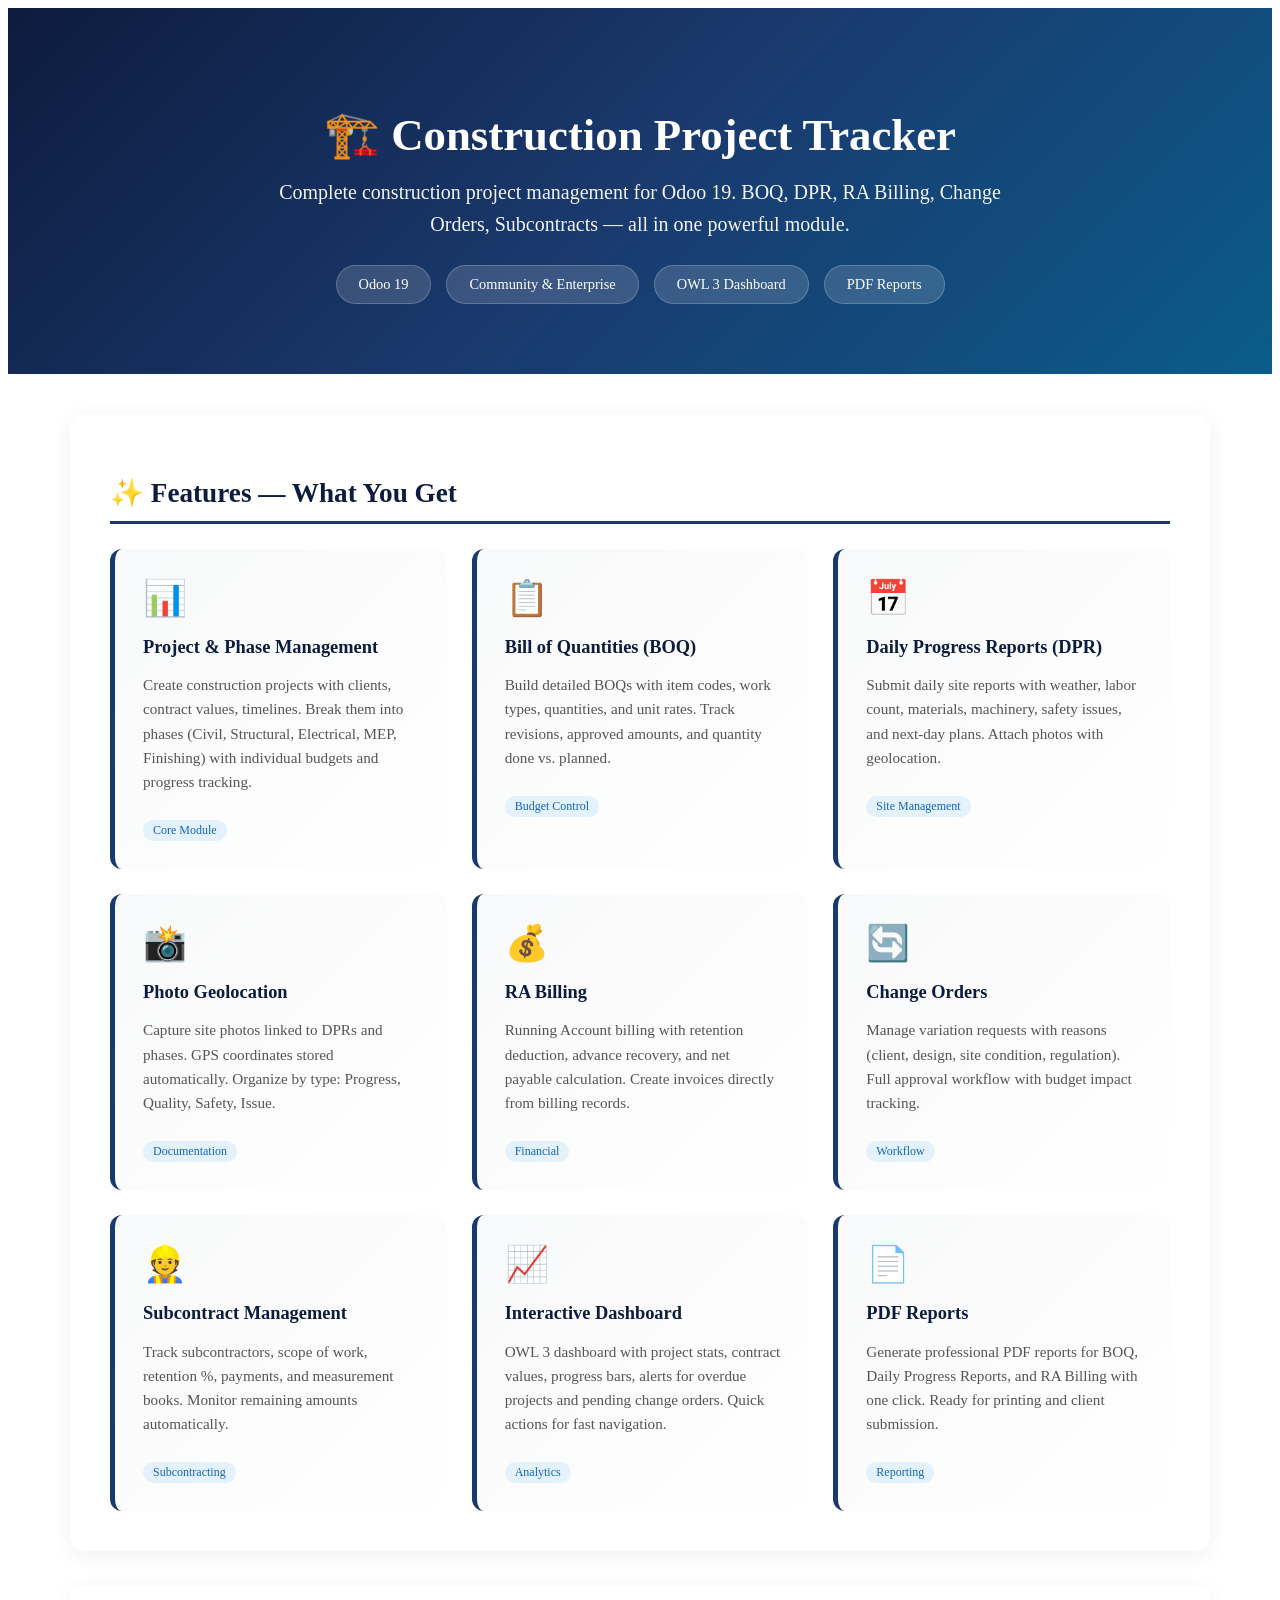
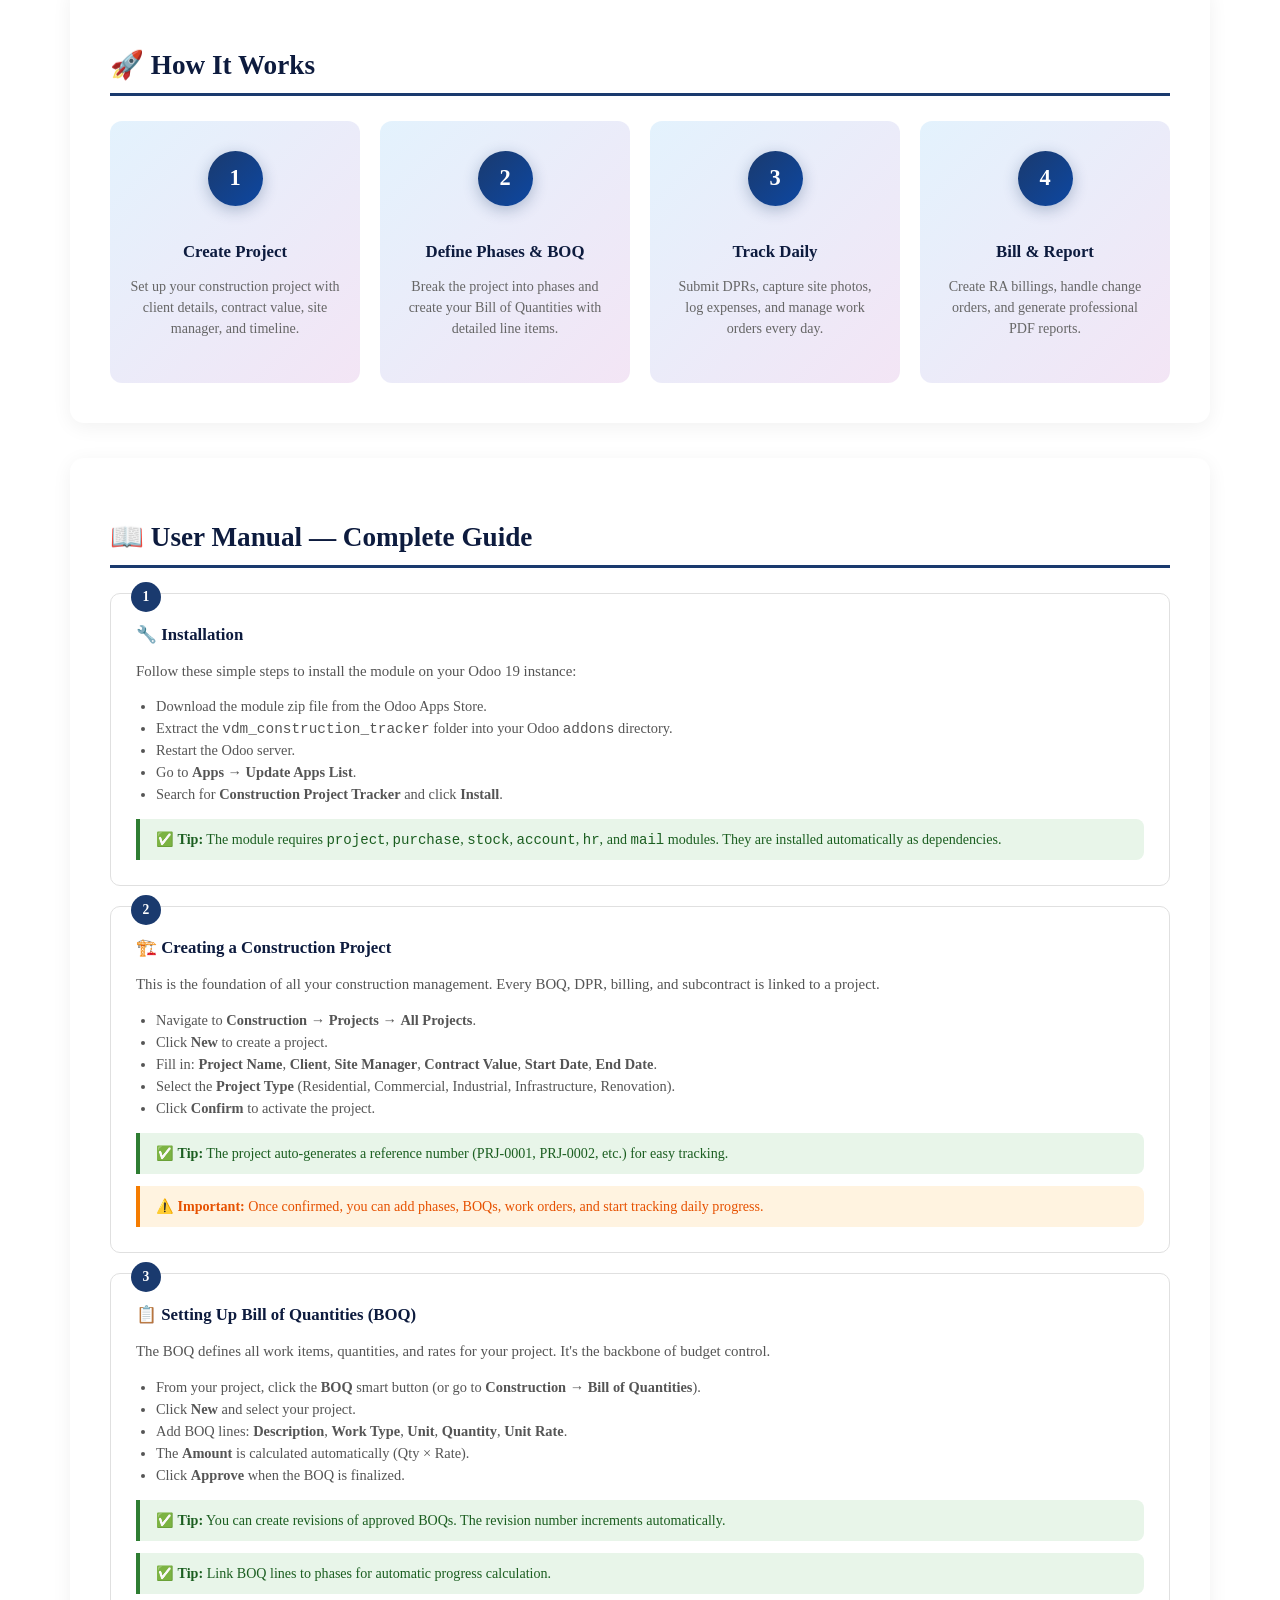
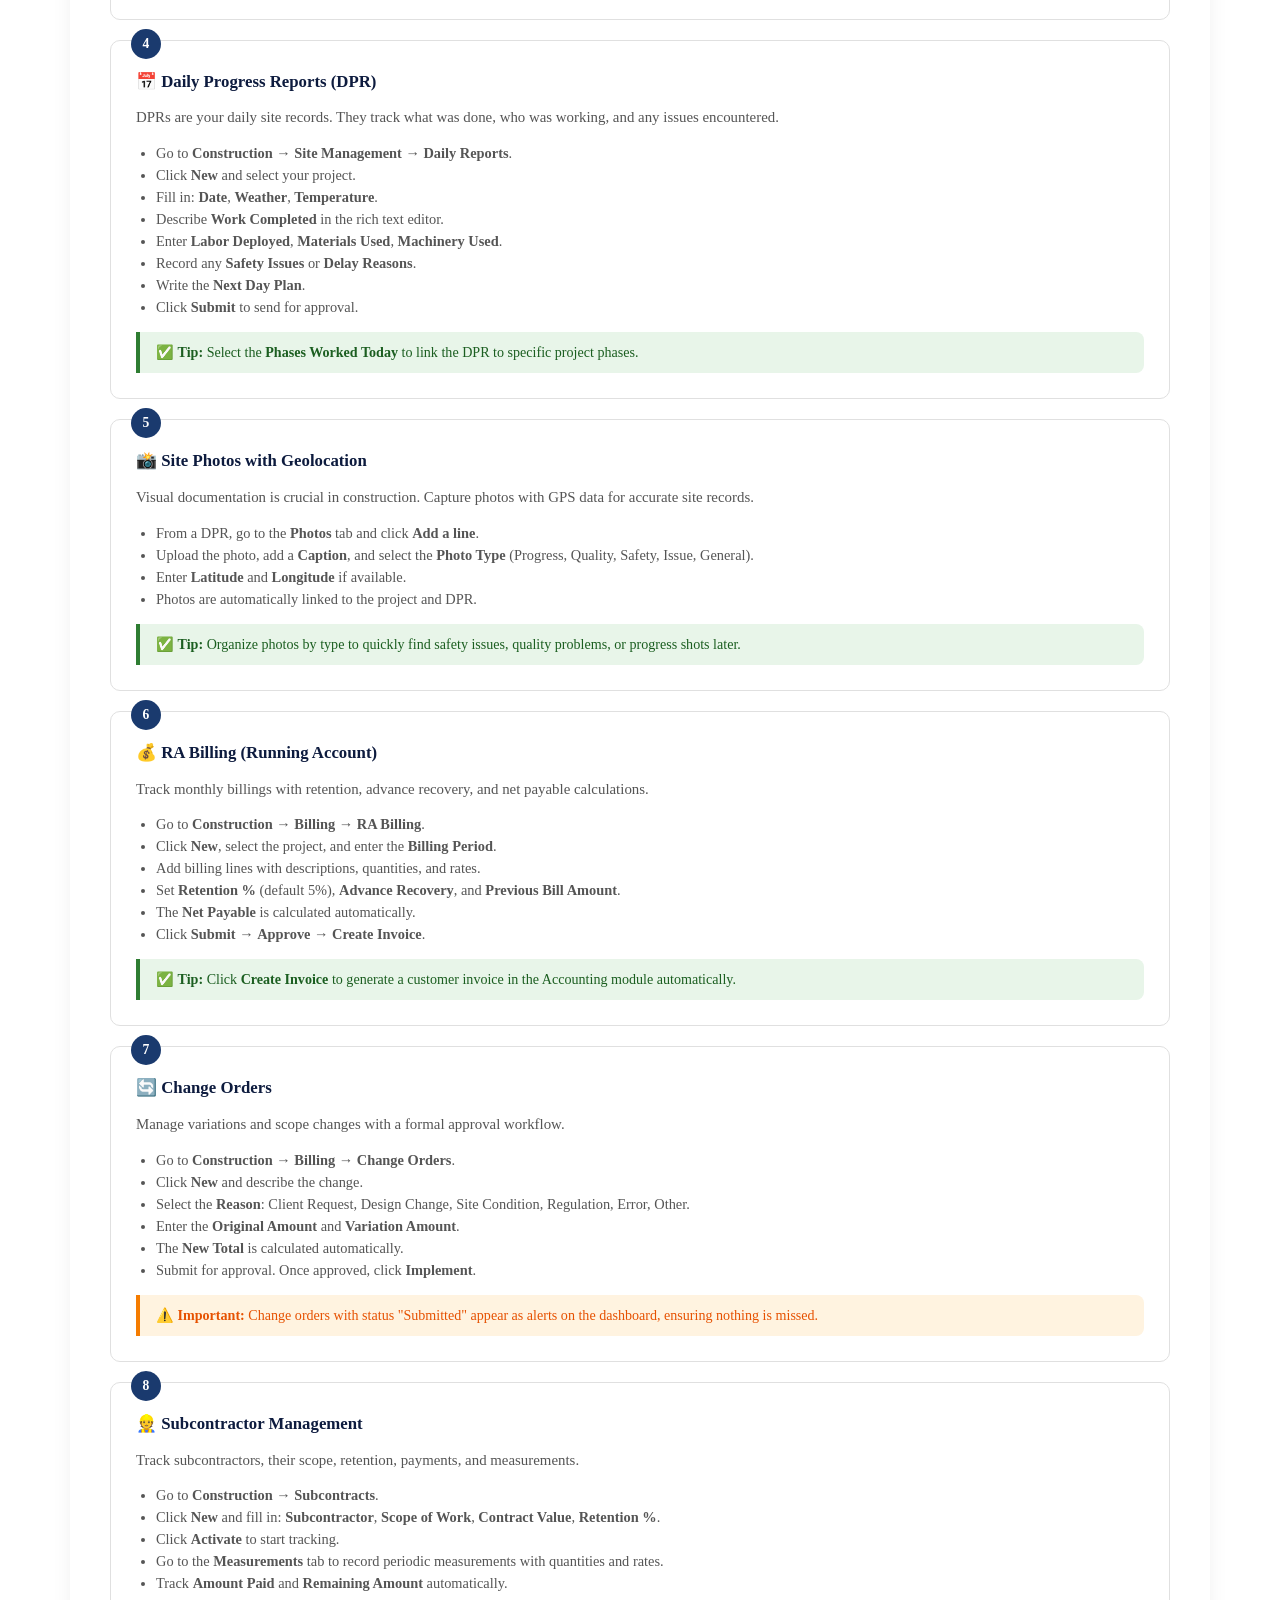
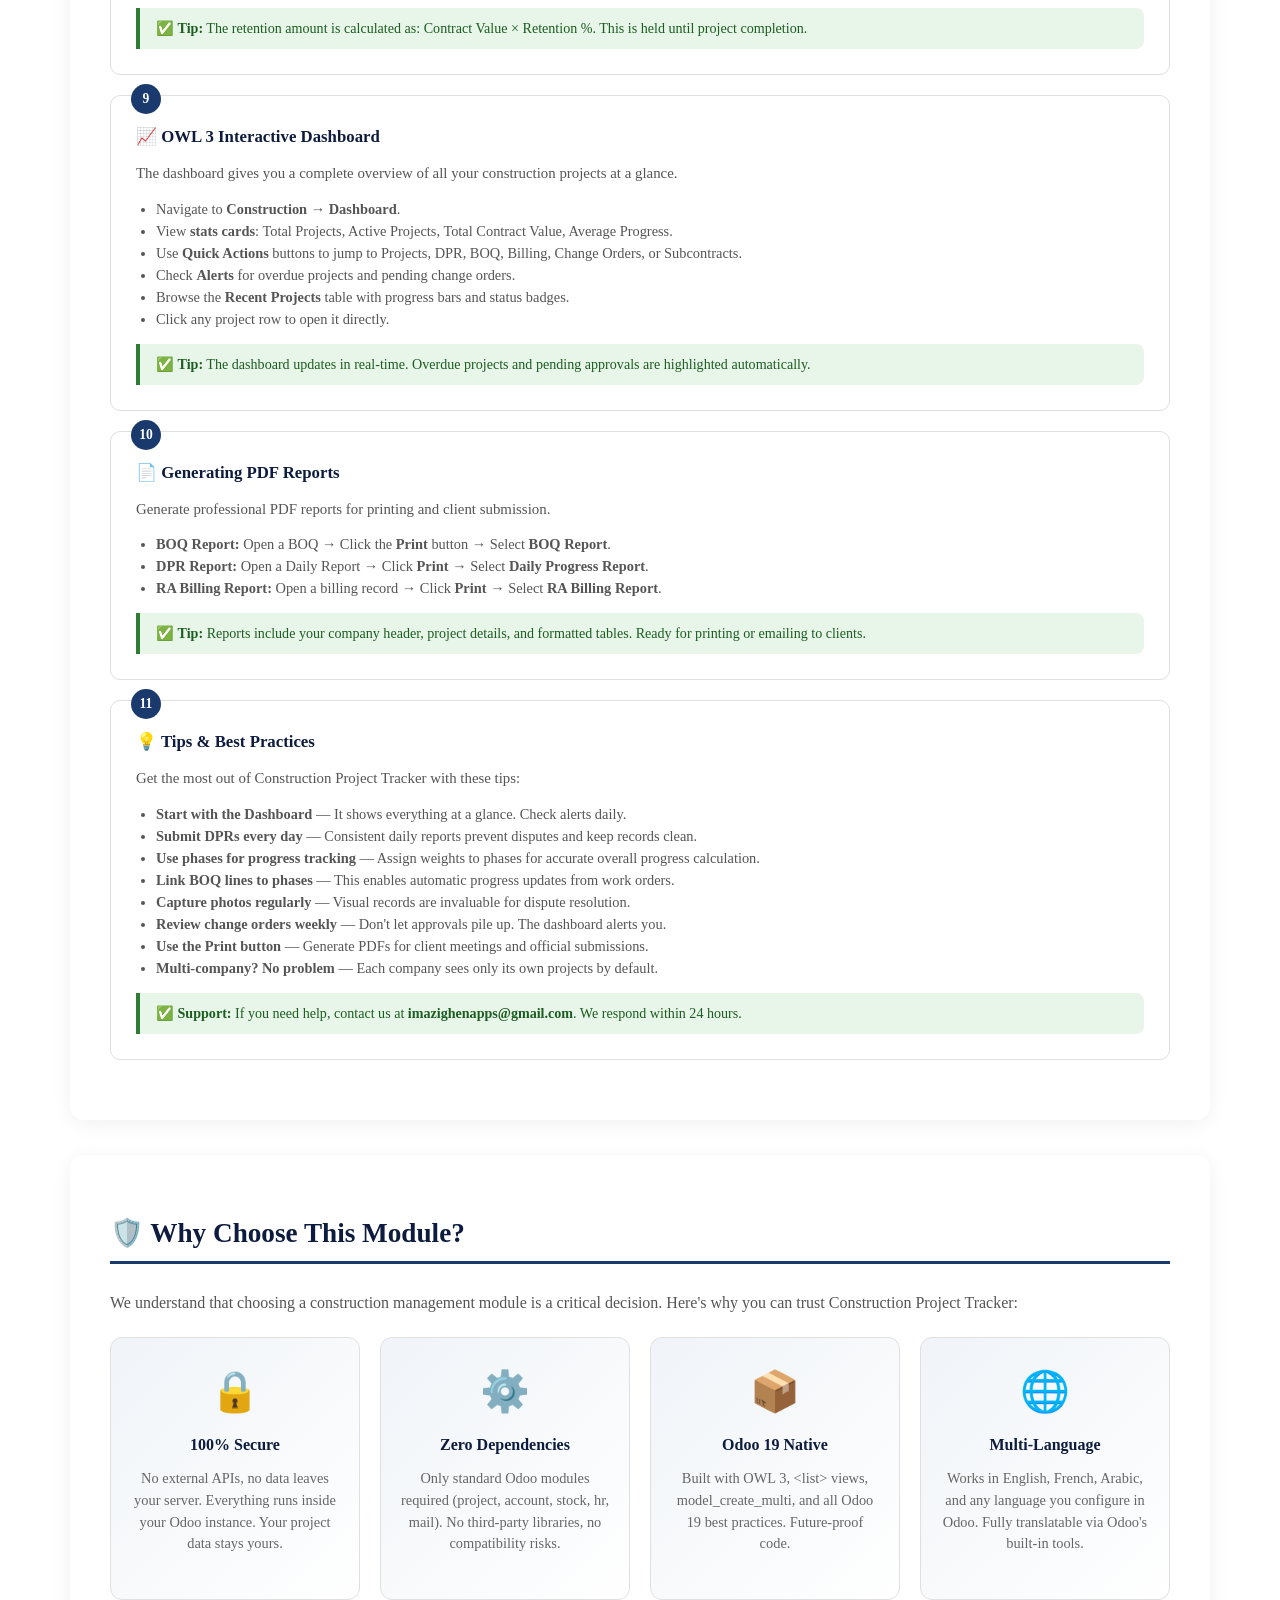
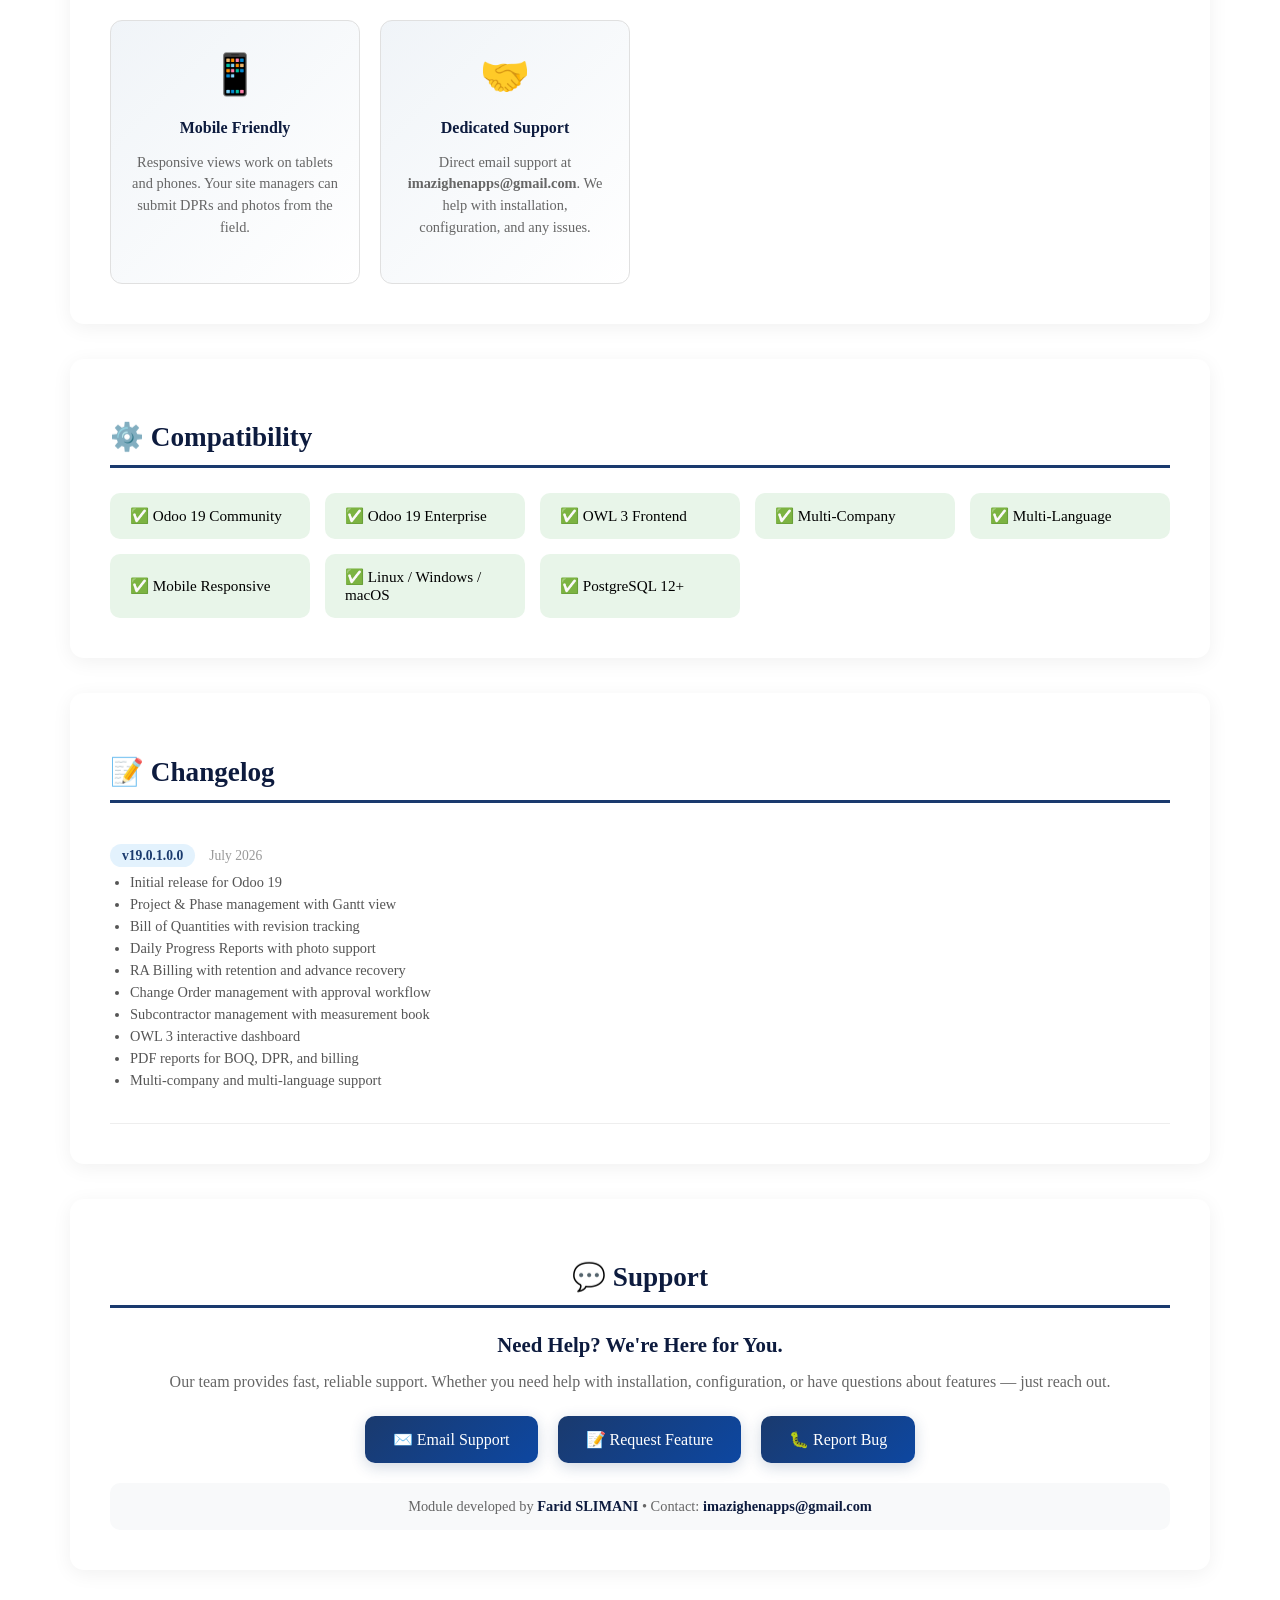
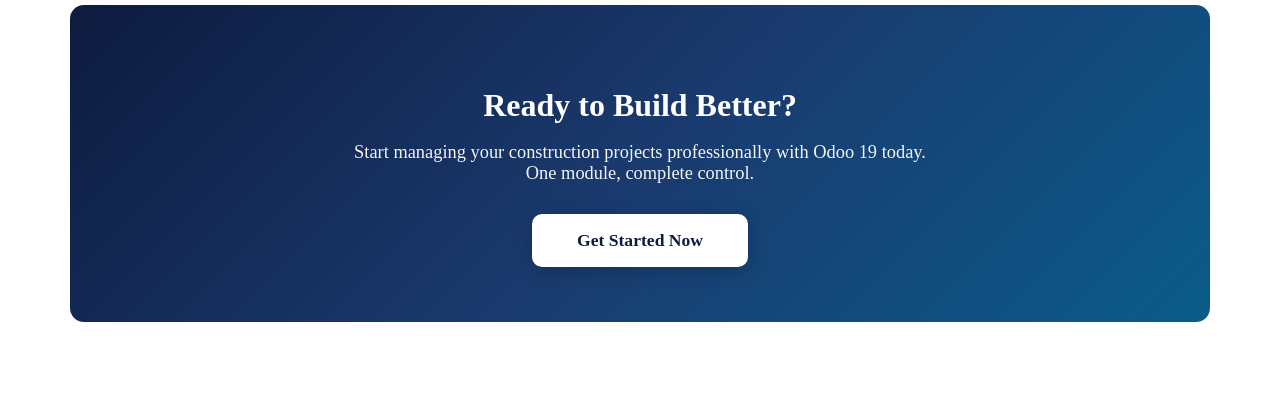
==== vdm_construction_tracker/static/description/index.html @ 3e697fe8 "Add files via upload" ====
<!DOCTYPE html>
<head>
    <meta charset="UTF-8"/>
    <meta name="viewport" content="width=device-width, initial-scale=1.0"/>
    <title>Construction Project Tracker - Odoo 19 Module</title>
</head>

<div style="background:linear-gradient(135deg,#0d1b3e 0%,#1a3a6e 50%,#0a5c8a 100%);color:#fff;padding:70px 40px;text-align:center">
    <h1 style="font-size:2.8rem;margin-bottom:15px;font-weight:800">&#x1F3D7;&#xFE0F; Construction Project Tracker</h1>
    <p style="font-size:1.25rem;opacity:0.95;max-width:750px;margin:0 auto;line-height:1.6">Complete construction project management for Odoo 19. BOQ, DPR, RA Billing, Change Orders, Subcontracts &mdash; all in one powerful module.</p>
    <div style="display:flex;justify-content:center;gap:15px;margin-top:25px;flex-wrap:wrap">
        <span style="background:rgba(255,255,255,0.15);padding:10px 22px;border-radius:25px;font-size:0.9rem;border:1px solid rgba(255,255,255,0.2)">Odoo 19</span>
        <span style="background:rgba(255,255,255,0.15);padding:10px 22px;border-radius:25px;font-size:0.9rem;border:1px solid rgba(255,255,255,0.2)">Community &amp; Enterprise</span>
        <span style="background:rgba(255,255,255,0.15);padding:10px 22px;border-radius:25px;font-size:0.9rem;border:1px solid rgba(255,255,255,0.2)">OWL 3 Dashboard</span>
        <span style="background:rgba(255,255,255,0.15);padding:10px 22px;border-radius:25px;font-size:0.9rem;border:1px solid rgba(255,255,255,0.2)">PDF Reports</span>
    </div>
</div>

<div style="max-width:1140px;margin:0 auto;padding:40px 20px">

<!-- FEATURES -->
<div style="background:#fff;border-radius:14px;padding:40px;margin-bottom:35px;box-shadow:0 4px 20px rgba(0,0,0,0.06)">
    <h2 style="color:#0d1b3e;margin-bottom:25px;font-size:1.7rem;border-bottom:3px solid #1a3a6e;padding-bottom:12px">&#x2728; Features &mdash; What You Get</h2>
    <div style="display:grid;grid-template-columns:repeat(auto-fit,minmax(300px,1fr));gap:25px">
        <div style="background:linear-gradient(135deg,#f8f9fa,#fff);border-radius:12px;padding:28px;border-left:5px solid #1a3a6e">
            <span style="font-size:2.2rem;display:block;margin-bottom:14px">&#x1F4CA;</span>
            <h3 style="color:#0d1b3e;margin-bottom:10px;font-size:1.15rem">Project &amp; Phase Management</h3>
            <p style="color:#555;font-size:0.95rem;line-height:1.6">Create construction projects with clients, contract values, timelines. Break them into phases (Civil, Structural, Electrical, MEP, Finishing) with individual budgets and progress tracking.</p>
            <span style="display:inline-block;background:#e3f2fd;color:#1565c0;padding:3px 10px;border-radius:12px;font-size:0.75rem;margin-top:10px">Core Module</span>
        </div>
        <div style="background:linear-gradient(135deg,#f8f9fa,#fff);border-radius:12px;padding:28px;border-left:5px solid #1a3a6e">
            <span style="font-size:2.2rem;display:block;margin-bottom:14px">&#x1F4CB;</span>
            <h3 style="color:#0d1b3e;margin-bottom:10px;font-size:1.15rem">Bill of Quantities (BOQ)</h3>
            <p style="color:#555;font-size:0.95rem;line-height:1.6">Build detailed BOQs with item codes, work types, quantities, and unit rates. Track revisions, approved amounts, and quantity done vs. planned.</p>
            <span style="display:inline-block;background:#e3f2fd;color:#1565c0;padding:3px 10px;border-radius:12px;font-size:0.75rem;margin-top:10px">Budget Control</span>
        </div>
        <div style="background:linear-gradient(135deg,#f8f9fa,#fff);border-radius:12px;padding:28px;border-left:5px solid #1a3a6e">
            <span style="font-size:2.2rem;display:block;margin-bottom:14px">&#x1F4C5;</span>
            <h3 style="color:#0d1b3e;margin-bottom:10px;font-size:1.15rem">Daily Progress Reports (DPR)</h3>
            <p style="color:#555;font-size:0.95rem;line-height:1.6">Submit daily site reports with weather, labor count, materials, machinery, safety issues, and next-day plans. Attach photos with geolocation.</p>
            <span style="display:inline-block;background:#e3f2fd;color:#1565c0;padding:3px 10px;border-radius:12px;font-size:0.75rem;margin-top:10px">Site Management</span>
        </div>
        <div style="background:linear-gradient(135deg,#f8f9fa,#fff);border-radius:12px;padding:28px;border-left:5px solid #1a3a6e">
            <span style="font-size:2.2rem;display:block;margin-bottom:14px">&#x1F4F8;</span>
            <h3 style="color:#0d1b3e;margin-bottom:10px;font-size:1.15rem">Photo Geolocation</h3>
            <p style="color:#555;font-size:0.95rem;line-height:1.6">Capture site photos linked to DPRs and phases. GPS coordinates stored automatically. Organize by type: Progress, Quality, Safety, Issue.</p>
            <span style="display:inline-block;background:#e3f2fd;color:#1565c0;padding:3px 10px;border-radius:12px;font-size:0.75rem;margin-top:10px">Documentation</span>
        </div>
        <div style="background:linear-gradient(135deg,#f8f9fa,#fff);border-radius:12px;padding:28px;border-left:5px solid #1a3a6e">
            <span style="font-size:2.2rem;display:block;margin-bottom:14px">&#x1F4B0;</span>
            <h3 style="color:#0d1b3e;margin-bottom:10px;font-size:1.15rem">RA Billing</h3>
            <p style="color:#555;font-size:0.95rem;line-height:1.6">Running Account billing with retention deduction, advance recovery, and net payable calculation. Create invoices directly from billing records.</p>
            <span style="display:inline-block;background:#e3f2fd;color:#1565c0;padding:3px 10px;border-radius:12px;font-size:0.75rem;margin-top:10px">Financial</span>
        </div>
        <div style="background:linear-gradient(135deg,#f8f9fa,#fff);border-radius:12px;padding:28px;border-left:5px solid #1a3a6e">
            <span style="font-size:2.2rem;display:block;margin-bottom:14px">&#x1F504;</span>
            <h3 style="color:#0d1b3e;margin-bottom:10px;font-size:1.15rem">Change Orders</h3>
            <p style="color:#555;font-size:0.95rem;line-height:1.6">Manage variation requests with reasons (client, design, site condition, regulation). Full approval workflow with budget impact tracking.</p>
            <span style="display:inline-block;background:#e3f2fd;color:#1565c0;padding:3px 10px;border-radius:12px;font-size:0.75rem;margin-top:10px">Workflow</span>
        </div>
        <div style="background:linear-gradient(135deg,#f8f9fa,#fff);border-radius:12px;padding:28px;border-left:5px solid #1a3a6e">
            <span style="font-size:2.2rem;display:block;margin-bottom:14px">&#x1F477;</span>
            <h3 style="color:#0d1b3e;margin-bottom:10px;font-size:1.15rem">Subcontract Management</h3>
            <p style="color:#555;font-size:0.95rem;line-height:1.6">Track subcontractors, scope of work, retention %, payments, and measurement books. Monitor remaining amounts automatically.</p>
            <span style="display:inline-block;background:#e3f2fd;color:#1565c0;padding:3px 10px;border-radius:12px;font-size:0.75rem;margin-top:10px">Subcontracting</span>
        </div>
        <div style="background:linear-gradient(135deg,#f8f9fa,#fff);border-radius:12px;padding:28px;border-left:5px solid #1a3a6e">
            <span style="font-size:2.2rem;display:block;margin-bottom:14px">&#x1F4C8;</span>
            <h3 style="color:#0d1b3e;margin-bottom:10px;font-size:1.15rem">Interactive Dashboard</h3>
            <p style="color:#555;font-size:0.95rem;line-height:1.6">OWL 3 dashboard with project stats, contract values, progress bars, alerts for overdue projects and pending change orders. Quick actions for fast navigation.</p>
            <span style="display:inline-block;background:#e3f2fd;color:#1565c0;padding:3px 10px;border-radius:12px;font-size:0.75rem;margin-top:10px">Analytics</span>
        </div>
        <div style="background:linear-gradient(135deg,#f8f9fa,#fff);border-radius:12px;padding:28px;border-left:5px solid #1a3a6e">
            <span style="font-size:2.2rem;display:block;margin-bottom:14px">&#x1F4C4;</span>
            <h3 style="color:#0d1b3e;margin-bottom:10px;font-size:1.15rem">PDF Reports</h3>
            <p style="color:#555;font-size:0.95rem;line-height:1.6">Generate professional PDF reports for BOQ, Daily Progress Reports, and RA Billing with one click. Ready for printing and client submission.</p>
            <span style="display:inline-block;background:#e3f2fd;color:#1565c0;padding:3px 10px;border-radius:12px;font-size:0.75rem;margin-top:10px">Reporting</span>
        </div>
    </div>
</div>

<!-- HOW IT WORKS -->
<div style="background:#fff;border-radius:14px;padding:40px;margin-bottom:35px;box-shadow:0 4px 20px rgba(0,0,0,0.06)">
    <h2 style="color:#0d1b3e;margin-bottom:25px;font-size:1.7rem;border-bottom:3px solid #1a3a6e;padding-bottom:12px">&#x1F680; How It Works</h2>
    <div style="display:grid;grid-template-columns:repeat(auto-fit,minmax(220px,1fr));gap:20px">
        <div style="text-align:center;padding:30px 18px;background:linear-gradient(135deg,#e3f2fd,#f3e5f5);border-radius:12px">
            <div style="display:inline-flex;width:55px;height:55px;align-items:center;justify-content:center;background:linear-gradient(135deg,#1a3a6e,#0d47a1);color:#fff;border-radius:50%;font-size:1.4rem;font-weight:bold;margin-bottom:14px;box-shadow:0 4px 15px rgba(26,58,110,0.3)">1</div>
            <h4 style="color:#0d1b3e;margin-bottom:8px;font-size:1.05rem">Create Project</h4>
            <p style="color:#666;font-size:0.88rem;line-height:1.5">Set up your construction project with client details, contract value, site manager, and timeline.</p>
        </div>
        <div style="text-align:center;padding:30px 18px;background:linear-gradient(135deg,#e3f2fd,#f3e5f5);border-radius:12px">
            <div style="display:inline-flex;width:55px;height:55px;align-items:center;justify-content:center;background:linear-gradient(135deg,#1a3a6e,#0d47a1);color:#fff;border-radius:50%;font-size:1.4rem;font-weight:bold;margin-bottom:14px;box-shadow:0 4px 15px rgba(26,58,110,0.3)">2</div>
            <h4 style="color:#0d1b3e;margin-bottom:8px;font-size:1.05rem">Define Phases &amp; BOQ</h4>
            <p style="color:#666;font-size:0.88rem;line-height:1.5">Break the project into phases and create your Bill of Quantities with detailed line items.</p>
        </div>
        <div style="text-align:center;padding:30px 18px;background:linear-gradient(135deg,#e3f2fd,#f3e5f5);border-radius:12px">
            <div style="display:inline-flex;width:55px;height:55px;align-items:center;justify-content:center;background:linear-gradient(135deg,#1a3a6e,#0d47a1);color:#fff;border-radius:50%;font-size:1.4rem;font-weight:bold;margin-bottom:14px;box-shadow:0 4px 15px rgba(26,58,110,0.3)">3</div>
            <h4 style="color:#0d1b3e;margin-bottom:8px;font-size:1.05rem">Track Daily</h4>
            <p style="color:#666;font-size:0.88rem;line-height:1.5">Submit DPRs, capture site photos, log expenses, and manage work orders every day.</p>
        </div>
        <div style="text-align:center;padding:30px 18px;background:linear-gradient(135deg,#e3f2fd,#f3e5f5);border-radius:12px">
            <div style="display:inline-flex;width:55px;height:55px;align-items:center;justify-content:center;background:linear-gradient(135deg,#1a3a6e,#0d47a1);color:#fff;border-radius:50%;font-size:1.4rem;font-weight:bold;margin-bottom:14px;box-shadow:0 4px 15px rgba(26,58,110,0.3)">4</div>
            <h4 style="color:#0d1b3e;margin-bottom:8px;font-size:1.05rem">Bill &amp; Report</h4>
            <p style="color:#666;font-size:0.88rem;line-height:1.5">Create RA billings, handle change orders, and generate professional PDF reports.</p>
        </div>
    </div>
</div>

<!-- USER MANUAL -->
<div style="background:#fff;border-radius:14px;padding:40px;margin-bottom:35px;box-shadow:0 4px 20px rgba(0,0,0,0.06)">
    <h2 style="color:#0d1b3e;margin-bottom:25px;font-size:1.7rem;border-bottom:3px solid #1a3a6e;padding-bottom:12px">&#x1F4D6; User Manual &mdash; Complete Guide</h2>

    <!-- Installation -->
    <div style="background:#fff;border:1px solid #e0e0e0;border-radius:10px;padding:25px;margin-bottom:20px;position:relative">
        <div style="position:absolute;top:-12px;left:20px;background:#1a3a6e;color:#fff;width:30px;height:30px;border-radius:50%;display:flex;align-items:center;justify-content:center;font-weight:bold;font-size:0.85rem">1</div>
        <h4 style="color:#0d1b3e;margin-bottom:10px;margin-top:5px;font-size:1.05rem">&#x1F527; Installation</h4>
        <p style="color:#555;line-height:1.6;font-size:0.93rem">Follow these simple steps to install the module on your Odoo 19 instance:</p>
        <ul style="margin-top:10px;padding-left:20px;color:#555">
            <li style="margin-bottom:5px;font-size:0.9rem">Download the module zip file from the Odoo Apps Store.</li>
            <li style="margin-bottom:5px;font-size:0.9rem">Extract the <code>vdm_construction_tracker</code> folder into your Odoo <code>addons</code> directory.</li>
            <li style="margin-bottom:5px;font-size:0.9rem">Restart the Odoo server.</li>
            <li style="margin-bottom:5px;font-size:0.9rem">Go to <strong>Apps</strong> &rarr; <strong>Update Apps List</strong>.</li>
            <li style="margin-bottom:5px;font-size:0.9rem">Search for <strong>Construction Project Tracker</strong> and click <strong>Install</strong>.</li>
        </ul>
        <div style="background:#e8f5e9;border-left:4px solid #2e7d32;padding:12px 16px;border-radius:0 8px 8px 0;margin-top:12px;font-size:0.88rem;color:#1b5e20">&#x2705; <strong>Tip:</strong> The module requires <code>project</code>, <code>purchase</code>, <code>stock</code>, <code>account</code>, <code>hr</code>, and <code>mail</code> modules. They are installed automatically as dependencies.</div>
    </div>

    <!-- Creating a Project -->
    <div style="background:#fff;border:1px solid #e0e0e0;border-radius:10px;padding:25px;margin-bottom:20px;position:relative">
        <div style="position:absolute;top:-12px;left:20px;background:#1a3a6e;color:#fff;width:30px;height:30px;border-radius:50%;display:flex;align-items:center;justify-content:center;font-weight:bold;font-size:0.85rem">2</div>
        <h4 style="color:#0d1b3e;margin-bottom:10px;margin-top:5px;font-size:1.05rem">&#x1F3D7;&#xFE0F; Creating a Construction Project</h4>
        <p style="color:#555;line-height:1.6;font-size:0.93rem">This is the foundation of all your construction management. Every BOQ, DPR, billing, and subcontract is linked to a project.</p>
        <ul style="margin-top:10px;padding-left:20px;color:#555">
            <li style="margin-bottom:5px;font-size:0.9rem">Navigate to <strong>Construction</strong> &rarr; <strong>Projects</strong> &rarr; <strong>All Projects</strong>.</li>
            <li style="margin-bottom:5px;font-size:0.9rem">Click <strong>New</strong> to create a project.</li>
            <li style="margin-bottom:5px;font-size:0.9rem">Fill in: <strong>Project Name</strong>, <strong>Client</strong>, <strong>Site Manager</strong>, <strong>Contract Value</strong>, <strong>Start Date</strong>, <strong>End Date</strong>.</li>
            <li style="margin-bottom:5px;font-size:0.9rem">Select the <strong>Project Type</strong> (Residential, Commercial, Industrial, Infrastructure, Renovation).</li>
            <li style="margin-bottom:5px;font-size:0.9rem">Click <strong>Confirm</strong> to activate the project.</li>
        </ul>
        <div style="background:#e8f5e9;border-left:4px solid #2e7d32;padding:12px 16px;border-radius:0 8px 8px 0;margin-top:12px;font-size:0.88rem;color:#1b5e20">&#x2705; <strong>Tip:</strong> The project auto-generates a reference number (PRJ-0001, PRJ-0002, etc.) for easy tracking.</div>
        <div style="background:#fff3e0;border-left:4px solid #f57c00;padding:12px 16px;border-radius:0 8px 8px 0;margin-top:12px;font-size:0.88rem;color:#e65100">&#x26A0;&#xFE0F; <strong>Important:</strong> Once confirmed, you can add phases, BOQs, work orders, and start tracking daily progress.</div>
    </div>

    <!-- BOQ -->
    <div style="background:#fff;border:1px solid #e0e0e0;border-radius:10px;padding:25px;margin-bottom:20px;position:relative">
        <div style="position:absolute;top:-12px;left:20px;background:#1a3a6e;color:#fff;width:30px;height:30px;border-radius:50%;display:flex;align-items:center;justify-content:center;font-weight:bold;font-size:0.85rem">3</div>
        <h4 style="color:#0d1b3e;margin-bottom:10px;margin-top:5px;font-size:1.05rem">&#x1F4CB; Setting Up Bill of Quantities (BOQ)</h4>
        <p style="color:#555;line-height:1.6;font-size:0.93rem">The BOQ defines all work items, quantities, and rates for your project. It's the backbone of budget control.</p>
        <ul style="margin-top:10px;padding-left:20px;color:#555">
            <li style="margin-bottom:5px;font-size:0.9rem">From your project, click the <strong>BOQ</strong> smart button (or go to <strong>Construction</strong> &rarr; <strong>Bill of Quantities</strong>).</li>
            <li style="margin-bottom:5px;font-size:0.9rem">Click <strong>New</strong> and select your project.</li>
            <li style="margin-bottom:5px;font-size:0.9rem">Add BOQ lines: <strong>Description</strong>, <strong>Work Type</strong>, <strong>Unit</strong>, <strong>Quantity</strong>, <strong>Unit Rate</strong>.</li>
            <li style="margin-bottom:5px;font-size:0.9rem">The <strong>Amount</strong> is calculated automatically (Qty &times; Rate).</li>
            <li style="margin-bottom:5px;font-size:0.9rem">Click <strong>Approve</strong> when the BOQ is finalized.</li>
        </ul>
        <div style="background:#e8f5e9;border-left:4px solid #2e7d32;padding:12px 16px;border-radius:0 8px 8px 0;margin-top:12px;font-size:0.88rem;color:#1b5e20">&#x2705; <strong>Tip:</strong> You can create revisions of approved BOQs. The revision number increments automatically.</div>
        <div style="background:#e8f5e9;border-left:4px solid #2e7d32;padding:12px 16px;border-radius:0 8px 8px 0;margin-top:12px;font-size:0.88rem;color:#1b5e20">&#x2705; <strong>Tip:</strong> Link BOQ lines to phases for automatic progress calculation.</div>
    </div>

    <!-- DPR -->
    <div style="background:#fff;border:1px solid #e0e0e0;border-radius:10px;padding:25px;margin-bottom:20px;position:relative">
        <div style="position:absolute;top:-12px;left:20px;background:#1a3a6e;color:#fff;width:30px;height:30px;border-radius:50%;display:flex;align-items:center;justify-content:center;font-weight:bold;font-size:0.85rem">4</div>
        <h4 style="color:#0d1b3e;margin-bottom:10px;margin-top:5px;font-size:1.05rem">&#x1F4C5; Daily Progress Reports (DPR)</h4>
        <p style="color:#555;line-height:1.6;font-size:0.93rem">DPRs are your daily site records. They track what was done, who was working, and any issues encountered.</p>
        <ul style="margin-top:10px;padding-left:20px;color:#555">
            <li style="margin-bottom:5px;font-size:0.9rem">Go to <strong>Construction</strong> &rarr; <strong>Site Management</strong> &rarr; <strong>Daily Reports</strong>.</li>
            <li style="margin-bottom:5px;font-size:0.9rem">Click <strong>New</strong> and select your project.</li>
            <li style="margin-bottom:5px;font-size:0.9rem">Fill in: <strong>Date</strong>, <strong>Weather</strong>, <strong>Temperature</strong>.</li>
            <li style="margin-bottom:5px;font-size:0.9rem">Describe <strong>Work Completed</strong> in the rich text editor.</li>
            <li style="margin-bottom:5px;font-size:0.9rem">Enter <strong>Labor Deployed</strong>, <strong>Materials Used</strong>, <strong>Machinery Used</strong>.</li>
            <li style="margin-bottom:5px;font-size:0.9rem">Record any <strong>Safety Issues</strong> or <strong>Delay Reasons</strong>.</li>
            <li style="margin-bottom:5px;font-size:0.9rem">Write the <strong>Next Day Plan</strong>.</li>
            <li style="margin-bottom:5px;font-size:0.9rem">Click <strong>Submit</strong> to send for approval.</li>
        </ul>
        <div style="background:#e8f5e9;border-left:4px solid #2e7d32;padding:12px 16px;border-radius:0 8px 8px 0;margin-top:12px;font-size:0.88rem;color:#1b5e20">&#x2705; <strong>Tip:</strong> Select the <strong>Phases Worked Today</strong> to link the DPR to specific project phases.</div>
    </div>

    <!-- Photos -->
    <div style="background:#fff;border:1px solid #e0e0e0;border-radius:10px;padding:25px;margin-bottom:20px;position:relative">
        <div style="position:absolute;top:-12px;left:20px;background:#1a3a6e;color:#fff;width:30px;height:30px;border-radius:50%;display:flex;align-items:center;justify-content:center;font-weight:bold;font-size:0.85rem">5</div>
        <h4 style="color:#0d1b3e;margin-bottom:10px;margin-top:5px;font-size:1.05rem">&#x1F4F8; Site Photos with Geolocation</h4>
        <p style="color:#555;line-height:1.6;font-size:0.93rem">Visual documentation is crucial in construction. Capture photos with GPS data for accurate site records.</p>
        <ul style="margin-top:10px;padding-left:20px;color:#555">
            <li style="margin-bottom:5px;font-size:0.9rem">From a DPR, go to the <strong>Photos</strong> tab and click <strong>Add a line</strong>.</li>
            <li style="margin-bottom:5px;font-size:0.9rem">Upload the photo, add a <strong>Caption</strong>, and select the <strong>Photo Type</strong> (Progress, Quality, Safety, Issue, General).</li>
            <li style="margin-bottom:5px;font-size:0.9rem">Enter <strong>Latitude</strong> and <strong>Longitude</strong> if available.</li>
            <li style="margin-bottom:5px;font-size:0.9rem">Photos are automatically linked to the project and DPR.</li>
        </ul>
        <div style="background:#e8f5e9;border-left:4px solid #2e7d32;padding:12px 16px;border-radius:0 8px 8px 0;margin-top:12px;font-size:0.88rem;color:#1b5e20">&#x2705; <strong>Tip:</strong> Organize photos by type to quickly find safety issues, quality problems, or progress shots later.</div>
    </div>

    <!-- Billing -->
    <div style="background:#fff;border:1px solid #e0e0e0;border-radius:10px;padding:25px;margin-bottom:20px;position:relative">
        <div style="position:absolute;top:-12px;left:20px;background:#1a3a6e;color:#fff;width:30px;height:30px;border-radius:50%;display:flex;align-items:center;justify-content:center;font-weight:bold;font-size:0.85rem">6</div>
        <h4 style="color:#0d1b3e;margin-bottom:10px;margin-top:5px;font-size:1.05rem">&#x1F4B0; RA Billing (Running Account)</h4>
        <p style="color:#555;line-height:1.6;font-size:0.93rem">Track monthly billings with retention, advance recovery, and net payable calculations.</p>
        <ul style="margin-top:10px;padding-left:20px;color:#555">
            <li style="margin-bottom:5px;font-size:0.9rem">Go to <strong>Construction</strong> &rarr; <strong>Billing</strong> &rarr; <strong>RA Billing</strong>.</li>
            <li style="margin-bottom:5px;font-size:0.9rem">Click <strong>New</strong>, select the project, and enter the <strong>Billing Period</strong>.</li>
            <li style="margin-bottom:5px;font-size:0.9rem">Add billing lines with descriptions, quantities, and rates.</li>
            <li style="margin-bottom:5px;font-size:0.9rem">Set <strong>Retention %</strong> (default 5%), <strong>Advance Recovery</strong>, and <strong>Previous Bill Amount</strong>.</li>
            <li style="margin-bottom:5px;font-size:0.9rem">The <strong>Net Payable</strong> is calculated automatically.</li>
            <li style="margin-bottom:5px;font-size:0.9rem">Click <strong>Submit</strong> &rarr; <strong>Approve</strong> &rarr; <strong>Create Invoice</strong>.</li>
        </ul>
        <div style="background:#e8f5e9;border-left:4px solid #2e7d32;padding:12px 16px;border-radius:0 8px 8px 0;margin-top:12px;font-size:0.88rem;color:#1b5e20">&#x2705; <strong>Tip:</strong> Click <strong>Create Invoice</strong> to generate a customer invoice in the Accounting module automatically.</div>
    </div>

    <!-- Change Orders -->
    <div style="background:#fff;border:1px solid #e0e0e0;border-radius:10px;padding:25px;margin-bottom:20px;position:relative">
        <div style="position:absolute;top:-12px;left:20px;background:#1a3a6e;color:#fff;width:30px;height:30px;border-radius:50%;display:flex;align-items:center;justify-content:center;font-weight:bold;font-size:0.85rem">7</div>
        <h4 style="color:#0d1b3e;margin-bottom:10px;margin-top:5px;font-size:1.05rem">&#x1F504; Change Orders</h4>
        <p style="color:#555;line-height:1.6;font-size:0.93rem">Manage variations and scope changes with a formal approval workflow.</p>
        <ul style="margin-top:10px;padding-left:20px;color:#555">
            <li style="margin-bottom:5px;font-size:0.9rem">Go to <strong>Construction</strong> &rarr; <strong>Billing</strong> &rarr; <strong>Change Orders</strong>.</li>
            <li style="margin-bottom:5px;font-size:0.9rem">Click <strong>New</strong> and describe the change.</li>
            <li style="margin-bottom:5px;font-size:0.9rem">Select the <strong>Reason</strong>: Client Request, Design Change, Site Condition, Regulation, Error, Other.</li>
            <li style="margin-bottom:5px;font-size:0.9rem">Enter the <strong>Original Amount</strong> and <strong>Variation Amount</strong>.</li>
            <li style="margin-bottom:5px;font-size:0.9rem">The <strong>New Total</strong> is calculated automatically.</li>
            <li style="margin-bottom:5px;font-size:0.9rem">Submit for approval. Once approved, click <strong>Implement</strong>.</li>
        </ul>
        <div style="background:#fff3e0;border-left:4px solid #f57c00;padding:12px 16px;border-radius:0 8px 8px 0;margin-top:12px;font-size:0.88rem;color:#e65100">&#x26A0;&#xFE0F; <strong>Important:</strong> Change orders with status "Submitted" appear as alerts on the dashboard, ensuring nothing is missed.</div>
    </div>

    <!-- Subcontracts -->
    <div style="background:#fff;border:1px solid #e0e0e0;border-radius:10px;padding:25px;margin-bottom:20px;position:relative">
        <div style="position:absolute;top:-12px;left:20px;background:#1a3a6e;color:#fff;width:30px;height:30px;border-radius:50%;display:flex;align-items:center;justify-content:center;font-weight:bold;font-size:0.85rem">8</div>
        <h4 style="color:#0d1b3e;margin-bottom:10px;margin-top:5px;font-size:1.05rem">&#x1F477; Subcontractor Management</h4>
        <p style="color:#555;line-height:1.6;font-size:0.93rem">Track subcontractors, their scope, retention, payments, and measurements.</p>
        <ul style="margin-top:10px;padding-left:20px;color:#555">
            <li style="margin-bottom:5px;font-size:0.9rem">Go to <strong>Construction</strong> &rarr; <strong>Subcontracts</strong>.</li>
            <li style="margin-bottom:5px;font-size:0.9rem">Click <strong>New</strong> and fill in: <strong>Subcontractor</strong>, <strong>Scope of Work</strong>, <strong>Contract Value</strong>, <strong>Retention %</strong>.</li>
            <li style="margin-bottom:5px;font-size:0.9rem">Click <strong>Activate</strong> to start tracking.</li>
            <li style="margin-bottom:5px;font-size:0.9rem">Go to the <strong>Measurements</strong> tab to record periodic measurements with quantities and rates.</li>
            <li style="margin-bottom:5px;font-size:0.9rem">Track <strong>Amount Paid</strong> and <strong>Remaining Amount</strong> automatically.</li>
        </ul>
        <div style="background:#e8f5e9;border-left:4px solid #2e7d32;padding:12px 16px;border-radius:0 8px 8px 0;margin-top:12px;font-size:0.88rem;color:#1b5e20">&#x2705; <strong>Tip:</strong> The retention amount is calculated as: Contract Value &times; Retention %. This is held until project completion.</div>
    </div>

    <!-- Dashboard -->
    <div style="background:#fff;border:1px solid #e0e0e0;border-radius:10px;padding:25px;margin-bottom:20px;position:relative">
        <div style="position:absolute;top:-12px;left:20px;background:#1a3a6e;color:#fff;width:30px;height:30px;border-radius:50%;display:flex;align-items:center;justify-content:center;font-weight:bold;font-size:0.85rem">9</div>
        <h4 style="color:#0d1b3e;margin-bottom:10px;margin-top:5px;font-size:1.05rem">&#x1F4C8; OWL 3 Interactive Dashboard</h4>
        <p style="color:#555;line-height:1.6;font-size:0.93rem">The dashboard gives you a complete overview of all your construction projects at a glance.</p>
        <ul style="margin-top:10px;padding-left:20px;color:#555">
            <li style="margin-bottom:5px;font-size:0.9rem">Navigate to <strong>Construction</strong> &rarr; <strong>Dashboard</strong>.</li>
            <li style="margin-bottom:5px;font-size:0.9rem">View <strong>stats cards</strong>: Total Projects, Active Projects, Total Contract Value, Average Progress.</li>
            <li style="margin-bottom:5px;font-size:0.9rem">Use <strong>Quick Actions</strong> buttons to jump to Projects, DPR, BOQ, Billing, Change Orders, or Subcontracts.</li>
            <li style="margin-bottom:5px;font-size:0.9rem">Check <strong>Alerts</strong> for overdue projects and pending change orders.</li>
            <li style="margin-bottom:5px;font-size:0.9rem">Browse the <strong>Recent Projects</strong> table with progress bars and status badges.</li>
            <li style="margin-bottom:5px;font-size:0.9rem">Click any project row to open it directly.</li>
        </ul>
        <div style="background:#e8f5e9;border-left:4px solid #2e7d32;padding:12px 16px;border-radius:0 8px 8px 0;margin-top:12px;font-size:0.88rem;color:#1b5e20">&#x2705; <strong>Tip:</strong> The dashboard updates in real-time. Overdue projects and pending approvals are highlighted automatically.</div>
    </div>

    <!-- Reports -->
    <div style="background:#fff;border:1px solid #e0e0e0;border-radius:10px;padding:25px;margin-bottom:20px;position:relative">
        <div style="position:absolute;top:-12px;left:20px;background:#1a3a6e;color:#fff;width:30px;height:30px;border-radius:50%;display:flex;align-items:center;justify-content:center;font-weight:bold;font-size:0.85rem">10</div>
        <h4 style="color:#0d1b3e;margin-bottom:10px;margin-top:5px;font-size:1.05rem">&#x1F4C4; Generating PDF Reports</h4>
        <p style="color:#555;line-height:1.6;font-size:0.93rem">Generate professional PDF reports for printing and client submission.</p>
        <ul style="margin-top:10px;padding-left:20px;color:#555">
            <li style="margin-bottom:5px;font-size:0.9rem"><strong>BOQ Report:</strong> Open a BOQ &rarr; Click the <strong>Print</strong> button &rarr; Select <strong>BOQ Report</strong>.</li>
            <li style="margin-bottom:5px;font-size:0.9rem"><strong>DPR Report:</strong> Open a Daily Report &rarr; Click <strong>Print</strong> &rarr; Select <strong>Daily Progress Report</strong>.</li>
            <li style="margin-bottom:5px;font-size:0.9rem"><strong>RA Billing Report:</strong> Open a billing record &rarr; Click <strong>Print</strong> &rarr; Select <strong>RA Billing Report</strong>.</li>
        </ul>
        <div style="background:#e8f5e9;border-left:4px solid #2e7d32;padding:12px 16px;border-radius:0 8px 8px 0;margin-top:12px;font-size:0.88rem;color:#1b5e20">&#x2705; <strong>Tip:</strong> Reports include your company header, project details, and formatted tables. Ready for printing or emailing to clients.</div>
    </div>

    <!-- Tips -->
    <div style="background:#fff;border:1px solid #e0e0e0;border-radius:10px;padding:25px;margin-bottom:20px;position:relative">
        <div style="position:absolute;top:-12px;left:20px;background:#1a3a6e;color:#fff;width:30px;height:30px;border-radius:50%;display:flex;align-items:center;justify-content:center;font-weight:bold;font-size:0.85rem">11</div>
        <h4 style="color:#0d1b3e;margin-bottom:10px;margin-top:5px;font-size:1.05rem">&#x1F4A1; Tips &amp; Best Practices</h4>
        <p style="color:#555;line-height:1.6;font-size:0.93rem">Get the most out of Construction Project Tracker with these tips:</p>
        <ul style="margin-top:10px;padding-left:20px;color:#555">
            <li style="margin-bottom:5px;font-size:0.9rem"><strong>Start with the Dashboard</strong> &mdash; It shows everything at a glance. Check alerts daily.</li>
            <li style="margin-bottom:5px;font-size:0.9rem"><strong>Submit DPRs every day</strong> &mdash; Consistent daily reports prevent disputes and keep records clean.</li>
            <li style="margin-bottom:5px;font-size:0.9rem"><strong>Use phases for progress tracking</strong> &mdash; Assign weights to phases for accurate overall progress calculation.</li>
            <li style="margin-bottom:5px;font-size:0.9rem"><strong>Link BOQ lines to phases</strong> &mdash; This enables automatic progress updates from work orders.</li>
            <li style="margin-bottom:5px;font-size:0.9rem"><strong>Capture photos regularly</strong> &mdash; Visual records are invaluable for dispute resolution.</li>
            <li style="margin-bottom:5px;font-size:0.9rem"><strong>Review change orders weekly</strong> &mdash; Don't let approvals pile up. The dashboard alerts you.</li>
            <li style="margin-bottom:5px;font-size:0.9rem"><strong>Use the Print button</strong> &mdash; Generate PDFs for client meetings and official submissions.</li>
            <li style="margin-bottom:5px;font-size:0.9rem"><strong>Multi-company? No problem</strong> &mdash; Each company sees only its own projects by default.</li>
        </ul>
        <div style="background:#e8f5e9;border-left:4px solid #2e7d32;padding:12px 16px;border-radius:0 8px 8px 0;margin-top:12px;font-size:0.88rem;color:#1b5e20">&#x2705; <strong>Support:</strong> If you need help, contact us at <strong>imazighenapps@gmail.com</strong>. We respond within 24 hours.</div>
    </div>
</div>

<!-- REASSURANCE -->
<div style="background:#fff;border-radius:14px;padding:40px;margin-bottom:35px;box-shadow:0 4px 20px rgba(0,0,0,0.06)">
    <h2 style="color:#0d1b3e;margin-bottom:25px;font-size:1.7rem;border-bottom:3px solid #1a3a6e;padding-bottom:12px">&#x1F6E1;&#xFE0F; Why Choose This Module?</h2>
    <p style="color:#555;margin-bottom:20px;font-size:1rem;line-height:1.7">We understand that choosing a construction management module is a critical decision. Here's why you can trust Construction Project Tracker:</p>
    <div style="display:grid;grid-template-columns:repeat(auto-fit,minmax(250px,1fr));gap:20px">
        <div style="text-align:center;padding:30px 20px;background:linear-gradient(135deg,#f0f4f8,#fff);border-radius:12px;border:1px solid #e0e0e0">
            <div style="font-size:2.5rem;margin-bottom:12px">&#x1F512;</div>
            <h4 style="color:#0d1b3e;margin-bottom:8px">100% Secure</h4>
            <p style="color:#666;font-size:0.9rem;line-height:1.5">No external APIs, no data leaves your server. Everything runs inside your Odoo instance. Your project data stays yours.</p>
        </div>
        <div style="text-align:center;padding:30px 20px;background:linear-gradient(135deg,#f0f4f8,#fff);border-radius:12px;border:1px solid #e0e0e0">
            <div style="font-size:2.5rem;margin-bottom:12px">&#x2699;&#xFE0F;</div>
            <h4 style="color:#0d1b3e;margin-bottom:8px">Zero Dependencies</h4>
            <p style="color:#666;font-size:0.9rem;line-height:1.5">Only standard Odoo modules required (project, account, stock, hr, mail). No third-party libraries, no compatibility risks.</p>
        </div>
        <div style="text-align:center;padding:30px 20px;background:linear-gradient(135deg,#f0f4f8,#fff);border-radius:12px;border:1px solid #e0e0e0">
            <div style="font-size:2.5rem;margin-bottom:12px">&#x1F4E6;</div>
            <h4 style="color:#0d1b3e;margin-bottom:8px">Odoo 19 Native</h4>
            <p style="color:#666;font-size:0.9rem;line-height:1.5">Built with OWL 3, &lt;list&gt; views, model_create_multi, and all Odoo 19 best practices. Future-proof code.</p>
        </div>
        <div style="text-align:center;padding:30px 20px;background:linear-gradient(135deg,#f0f4f8,#fff);border-radius:12px;border:1px solid #e0e0e0">
            <div style="font-size:2.5rem;margin-bottom:12px">&#x1F310;</div>
            <h4 style="color:#0d1b3e;margin-bottom:8px">Multi-Language</h4>
            <p style="color:#666;font-size:0.9rem;line-height:1.5">Works in English, French, Arabic, and any language you configure in Odoo. Fully translatable via Odoo's built-in tools.</p>
        </div>
        <div style="text-align:center;padding:30px 20px;background:linear-gradient(135deg,#f0f4f8,#fff);border-radius:12px;border:1px solid #e0e0e0">
            <div style="font-size:2.5rem;margin-bottom:12px">&#x1F4F1;</div>
            <h4 style="color:#0d1b3e;margin-bottom:8px">Mobile Friendly</h4>
            <p style="color:#666;font-size:0.9rem;line-height:1.5">Responsive views work on tablets and phones. Your site managers can submit DPRs and photos from the field.</p>
        </div>
        <div style="text-align:center;padding:30px 20px;background:linear-gradient(135deg,#f0f4f8,#fff);border-radius:12px;border:1px solid #e0e0e0">
            <div style="font-size:2.5rem;margin-bottom:12px">&#x1F91D;</div>
            <h4 style="color:#0d1b3e;margin-bottom:8px">Dedicated Support</h4>
            <p style="color:#666;font-size:0.9rem;line-height:1.5">Direct email support at <strong>imazighenapps@gmail.com</strong>. We help with installation, configuration, and any issues.</p>
        </div>
    </div>
</div>

<!-- COMPATIBILITY -->
<div style="background:#fff;border-radius:14px;padding:40px;margin-bottom:35px;box-shadow:0 4px 20px rgba(0,0,0,0.06)">
    <h2 style="color:#0d1b3e;margin-bottom:25px;font-size:1.7rem;border-bottom:3px solid #1a3a6e;padding-bottom:12px">&#x2699;&#xFE0F; Compatibility</h2>
    <div style="display:grid;grid-template-columns:repeat(auto-fit,minmax(200px,1fr));gap:15px">
        <div style="display:flex;align-items:center;gap:12px;padding:14px 20px;background:#e8f5e9;border-radius:10px;font-weight:500;font-size:0.95rem">&#x2705; Odoo 19 Community</div>
        <div style="display:flex;align-items:center;gap:12px;padding:14px 20px;background:#e8f5e9;border-radius:10px;font-weight:500;font-size:0.95rem">&#x2705; Odoo 19 Enterprise</div>
        <div style="display:flex;align-items:center;gap:12px;padding:14px 20px;background:#e8f5e9;border-radius:10px;font-weight:500;font-size:0.95rem">&#x2705; OWL 3 Frontend</div>
        <div style="display:flex;align-items:center;gap:12px;padding:14px 20px;background:#e8f5e9;border-radius:10px;font-weight:500;font-size:0.95rem">&#x2705; Multi-Company</div>
        <div style="display:flex;align-items:center;gap:12px;padding:14px 20px;background:#e8f5e9;border-radius:10px;font-weight:500;font-size:0.95rem">&#x2705; Multi-Language</div>
        <div style="display:flex;align-items:center;gap:12px;padding:14px 20px;background:#e8f5e9;border-radius:10px;font-weight:500;font-size:0.95rem">&#x2705; Mobile Responsive</div>
        <div style="display:flex;align-items:center;gap:12px;padding:14px 20px;background:#e8f5e9;border-radius:10px;font-weight:500;font-size:0.95rem">&#x2705; Linux / Windows / macOS</div>
        <div style="display:flex;align-items:center;gap:12px;padding:14px 20px;background:#e8f5e9;border-radius:10px;font-weight:500;font-size:0.95rem">&#x2705; PostgreSQL 12+</div>
    </div>
</div>

<!-- CHANGELOG -->
<div style="background:#fff;border-radius:14px;padding:40px;margin-bottom:35px;box-shadow:0 4px 20px rgba(0,0,0,0.06)">
    <h2 style="color:#0d1b3e;margin-bottom:25px;font-size:1.7rem;border-bottom:3px solid #1a3a6e;padding-bottom:12px">&#x1F4DD; Changelog</h2>
    <div style="padding:18px 0;border-bottom:1px solid #eee">
        <span style="font-weight:bold;color:#1a3a6e;background:#e3f2fd;padding:4px 12px;border-radius:15px;font-size:0.85rem">v19.0.1.0.0</span>
        <span style="color:#999;font-size:0.85rem;margin-left:10px">July 2026</span>
        <ul style="margin-top:10px;padding-left:20px">
            <li style="margin-bottom:5px;color:#555;font-size:0.9rem">Initial release for Odoo 19</li>
            <li style="margin-bottom:5px;color:#555;font-size:0.9rem">Project &amp; Phase management with Gantt view</li>
            <li style="margin-bottom:5px;color:#555;font-size:0.9rem">Bill of Quantities with revision tracking</li>
            <li style="margin-bottom:5px;color:#555;font-size:0.9rem">Daily Progress Reports with photo support</li>
            <li style="margin-bottom:5px;color:#555;font-size:0.9rem">RA Billing with retention and advance recovery</li>
            <li style="margin-bottom:5px;color:#555;font-size:0.9rem">Change Order management with approval workflow</li>
            <li style="margin-bottom:5px;color:#555;font-size:0.9rem">Subcontractor management with measurement book</li>
            <li style="margin-bottom:5px;color:#555;font-size:0.9rem">OWL 3 interactive dashboard</li>
            <li style="margin-bottom:5px;color:#555;font-size:0.9rem">PDF reports for BOQ, DPR, and billing</li>
            <li style="margin-bottom:5px;color:#555;font-size:0.9rem">Multi-company and multi-language support</li>
        </ul>
    </div>
</div>

<!-- SUPPORT -->
<div style="background:#fff;border-radius:14px;padding:40px;margin-bottom:35px;box-shadow:0 4px 20px rgba(0,0,0,0.06);text-align:center">
    <h2 style="color:#0d1b3e;margin-bottom:25px;font-size:1.7rem;border-bottom:3px solid #1a3a6e;padding-bottom:12px">&#x1F4AC; Support</h2>
    <h3 style="color:#0d1b3e;margin-bottom:10px;font-size:1.3rem">Need Help? We're Here for You.</h3>
    <p style="color:#666;margin-bottom:25px;font-size:1rem">Our team provides fast, reliable support. Whether you need help with installation, configuration, or have questions about features &mdash; just reach out.</p>
    <div style="display:flex;justify-content:center;gap:20px;flex-wrap:wrap">
        <a href="mailto:imazighenapps@gmail.com" style="display:inline-flex;align-items:center;gap:10px;padding:14px 28px;background:linear-gradient(135deg,#1a3a6e,#0d47a1);color:#fff;text-decoration:none;border-radius:10px;font-weight:500;box-shadow:0 4px 15px rgba(26,58,110,0.2)">&#x2709;&#xFE0F; Email Support</a>
        <a href="mailto:imazighenapps@gmail.com" style="display:inline-flex;align-items:center;gap:10px;padding:14px 28px;background:linear-gradient(135deg,#1a3a6e,#0d47a1);color:#fff;text-decoration:none;border-radius:10px;font-weight:500;box-shadow:0 4px 15px rgba(26,58,110,0.2)">&#x1F4DD; Request Feature</a>
        <a href="mailto:imazighenapps@gmail.com" style="display:inline-flex;align-items:center;gap:10px;padding:14px 28px;background:linear-gradient(135deg,#1a3a6e,#0d47a1);color:#fff;text-decoration:none;border-radius:10px;font-weight:500;box-shadow:0 4px 15px rgba(26,58,110,0.2)">&#x1F41B; Report Bug</a>
    </div>
    <div style="margin-top:20px;padding:15px;background:#f8f9fa;border-radius:10px;font-size:0.9rem;color:#666">
        Module developed by <strong style="color:#0d1b3e">Farid SLIMANI</strong> &bull; Contact: <strong style="color:#0d1b3e">imazighenapps@gmail.com</strong>
    </div>
</div>

<!-- CTA -->
<div style="background:linear-gradient(135deg,#0d1b3e,#1a3a6e,#0a5c8a);color:#fff;text-align:center;padding:55px 40px;border-radius:14px;margin-bottom:35px">
    <h2 style="color:#fff;font-size:2rem;margin-bottom:15px">Ready to Build Better?</h2>
    <p style="font-size:1.15rem;opacity:0.95;margin-bottom:30px;max-width:600px;margin-left:auto;margin-right:auto">Start managing your construction projects professionally with Odoo 19 today. One module, complete control.</p>
    <a href="https://apps.odoo.com/19.0/vdm_construction_tracker" style="display:inline-block;padding:16px 45px;background:#fff;color:#0d1b3e;text-decoration:none;border-radius:10px;font-weight:bold;font-size:1.1rem;box-shadow:0 4px 20px rgba(0,0,0,0.2)" target="_blank">Get Started Now</a>
</div>

</div>
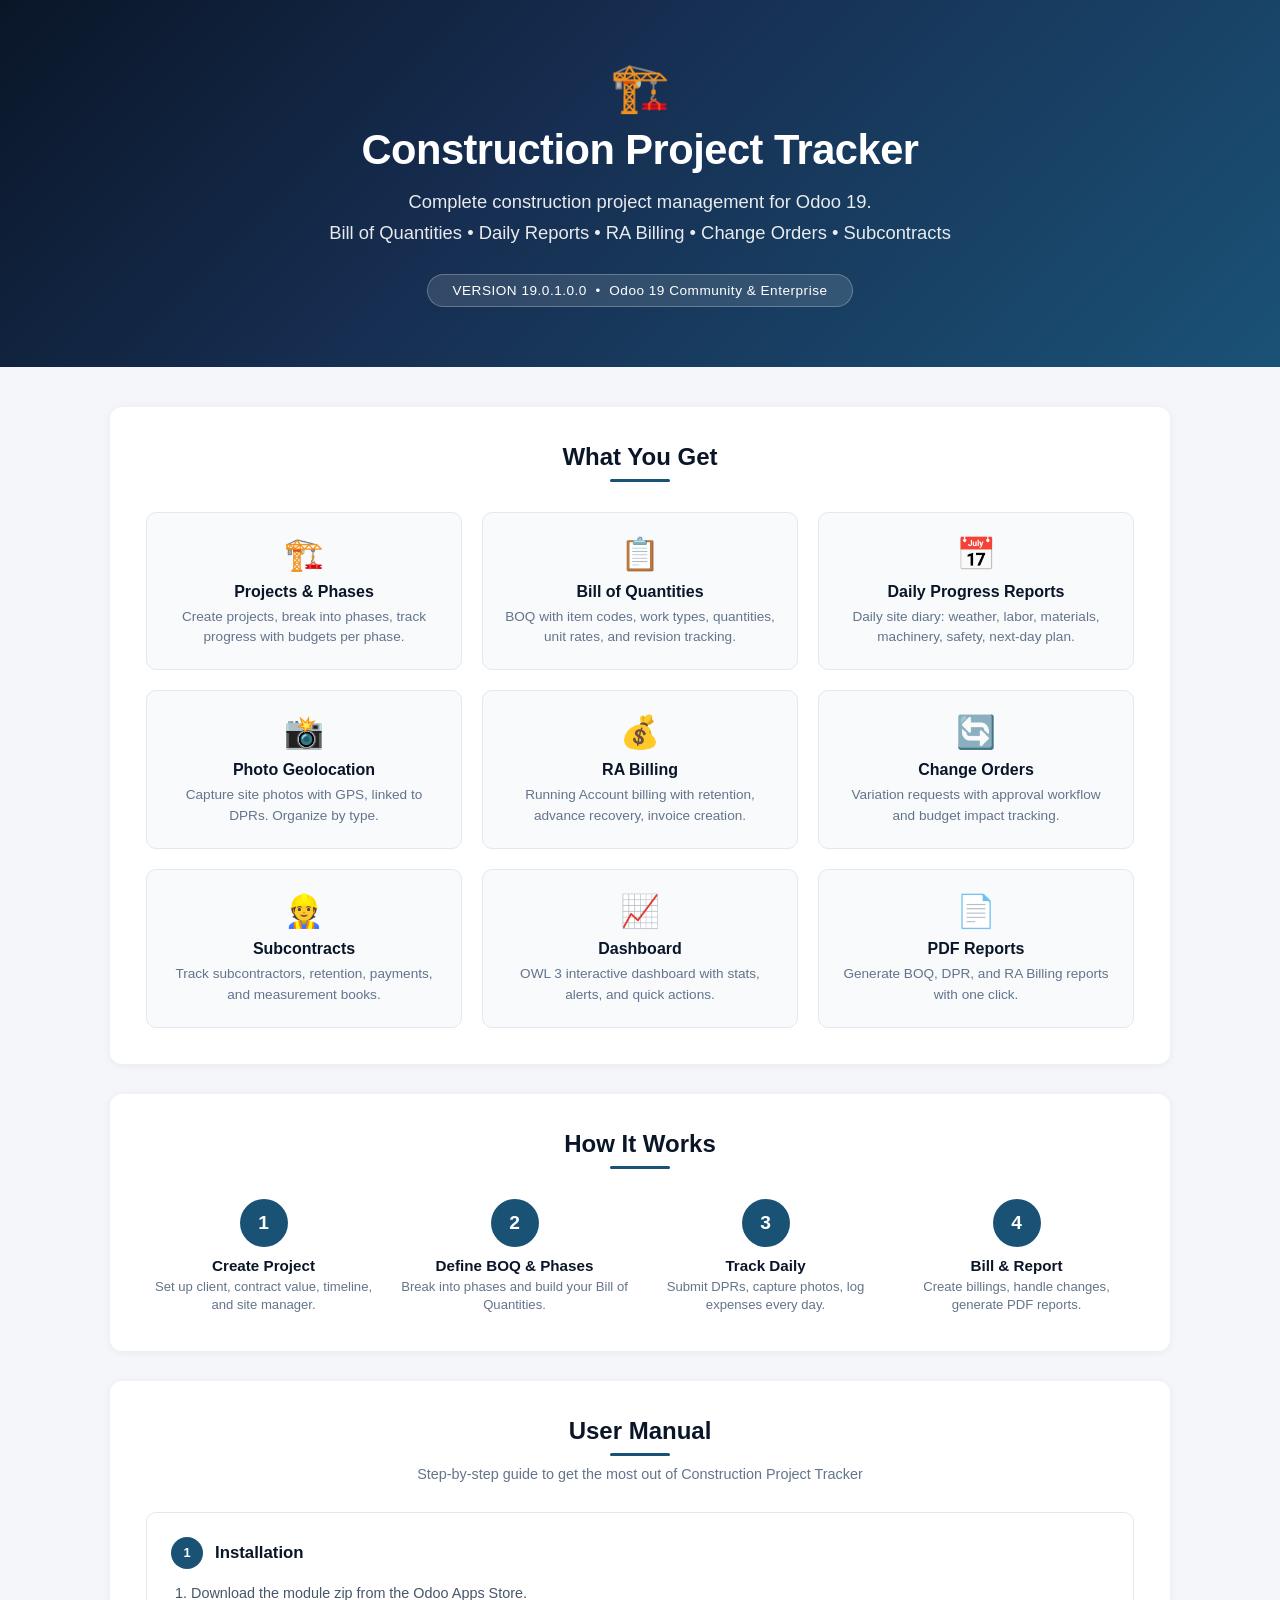
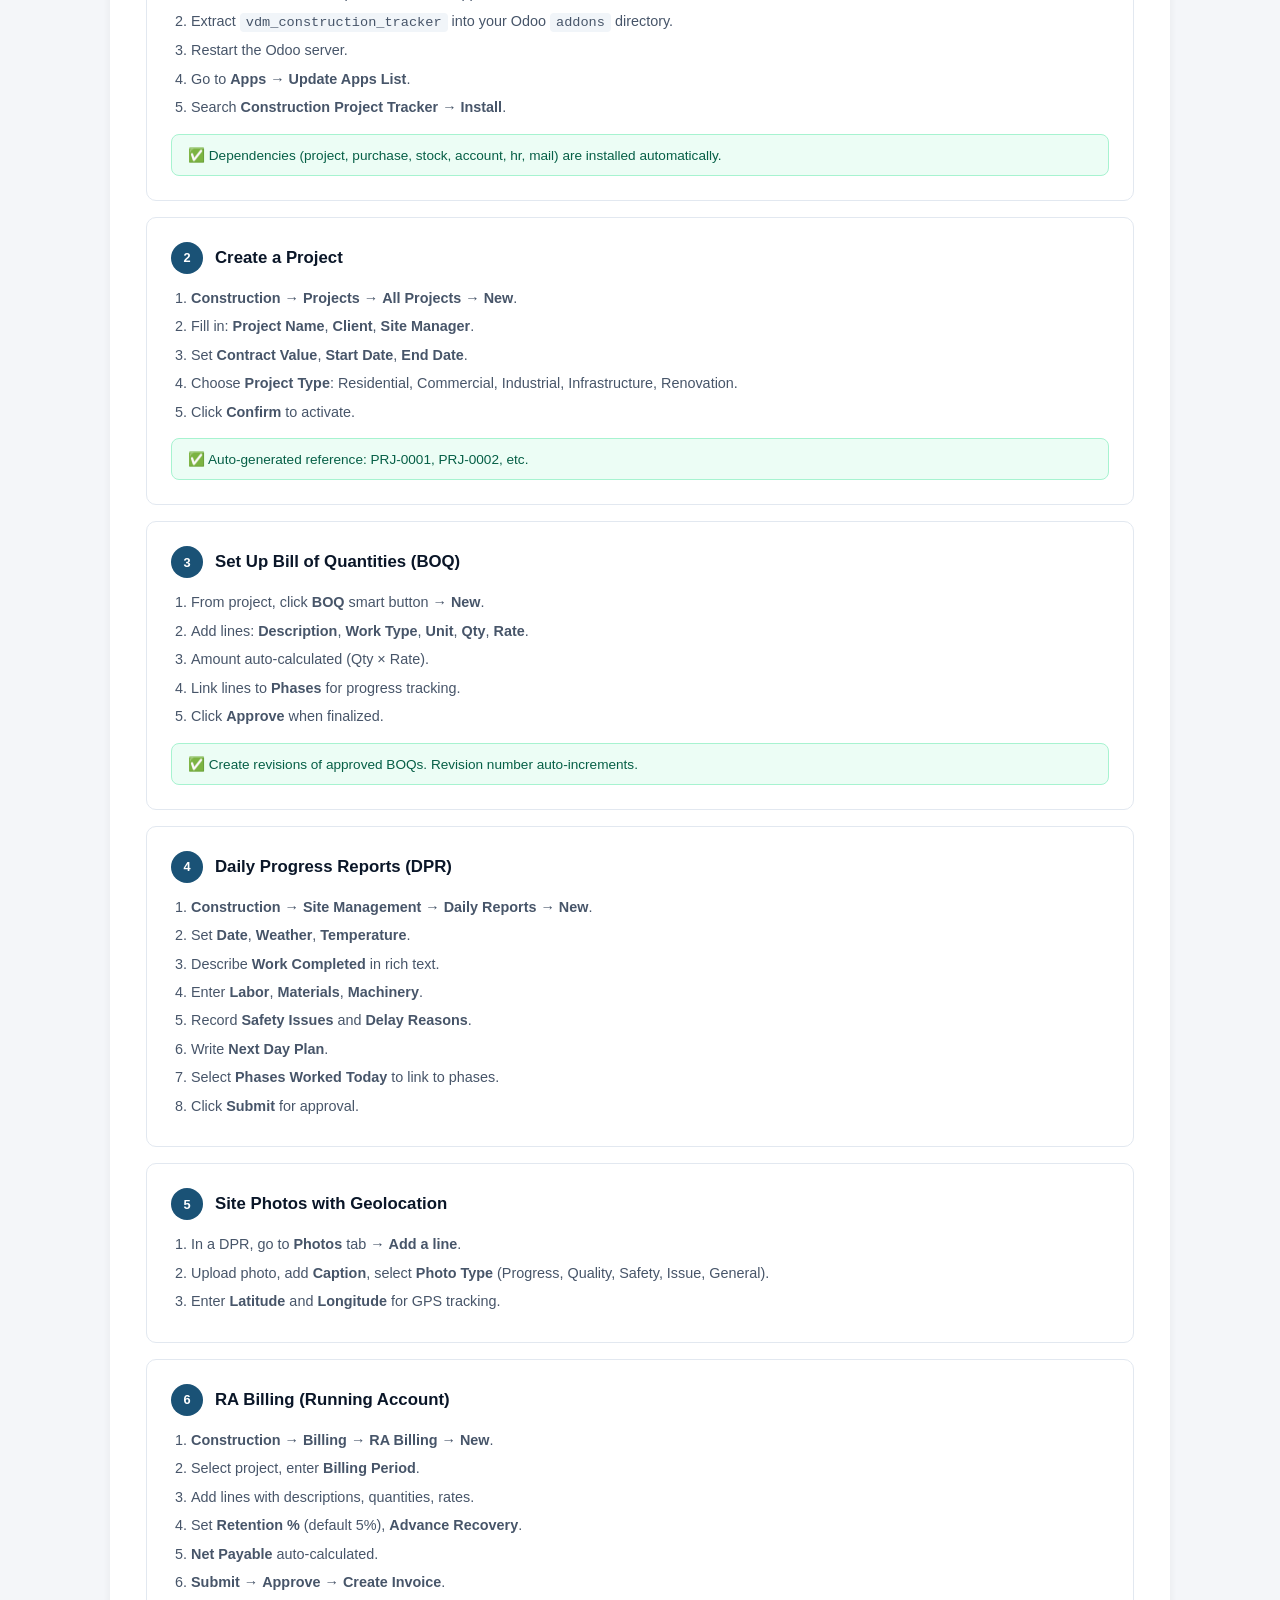
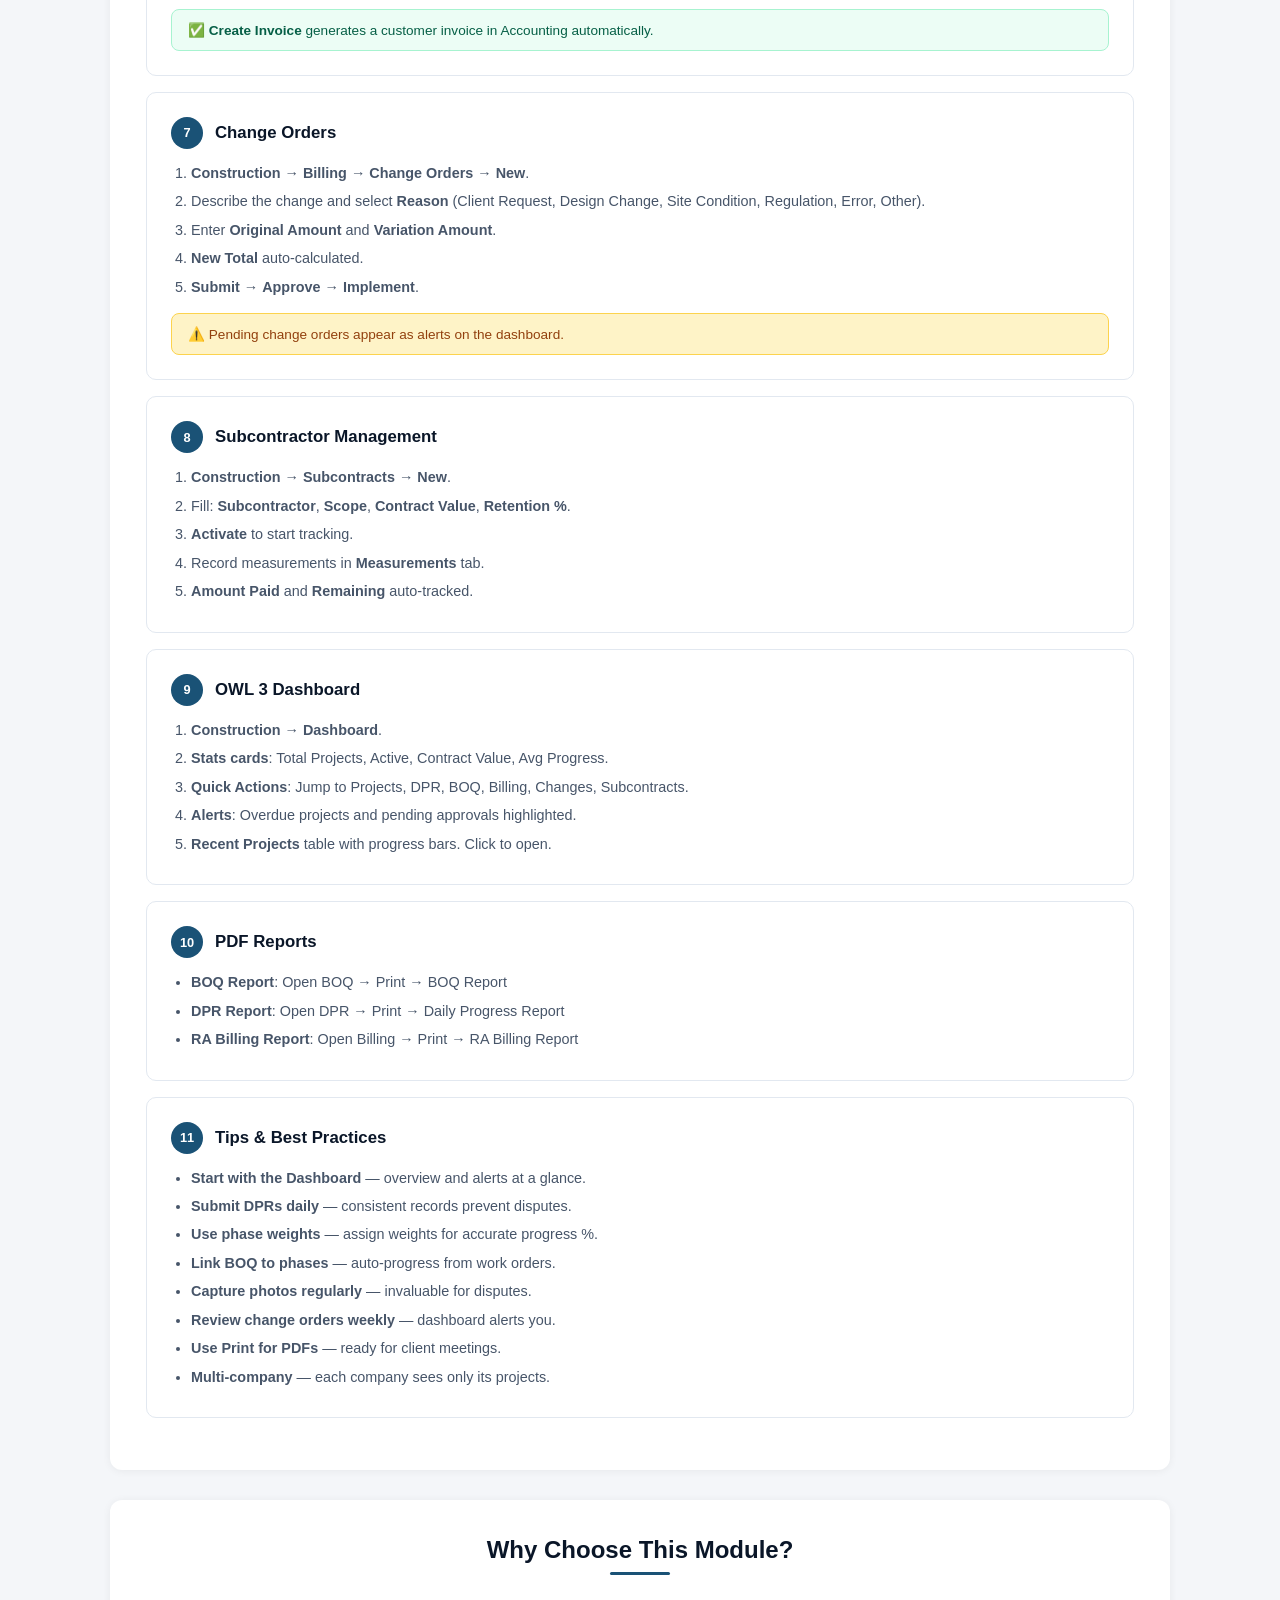
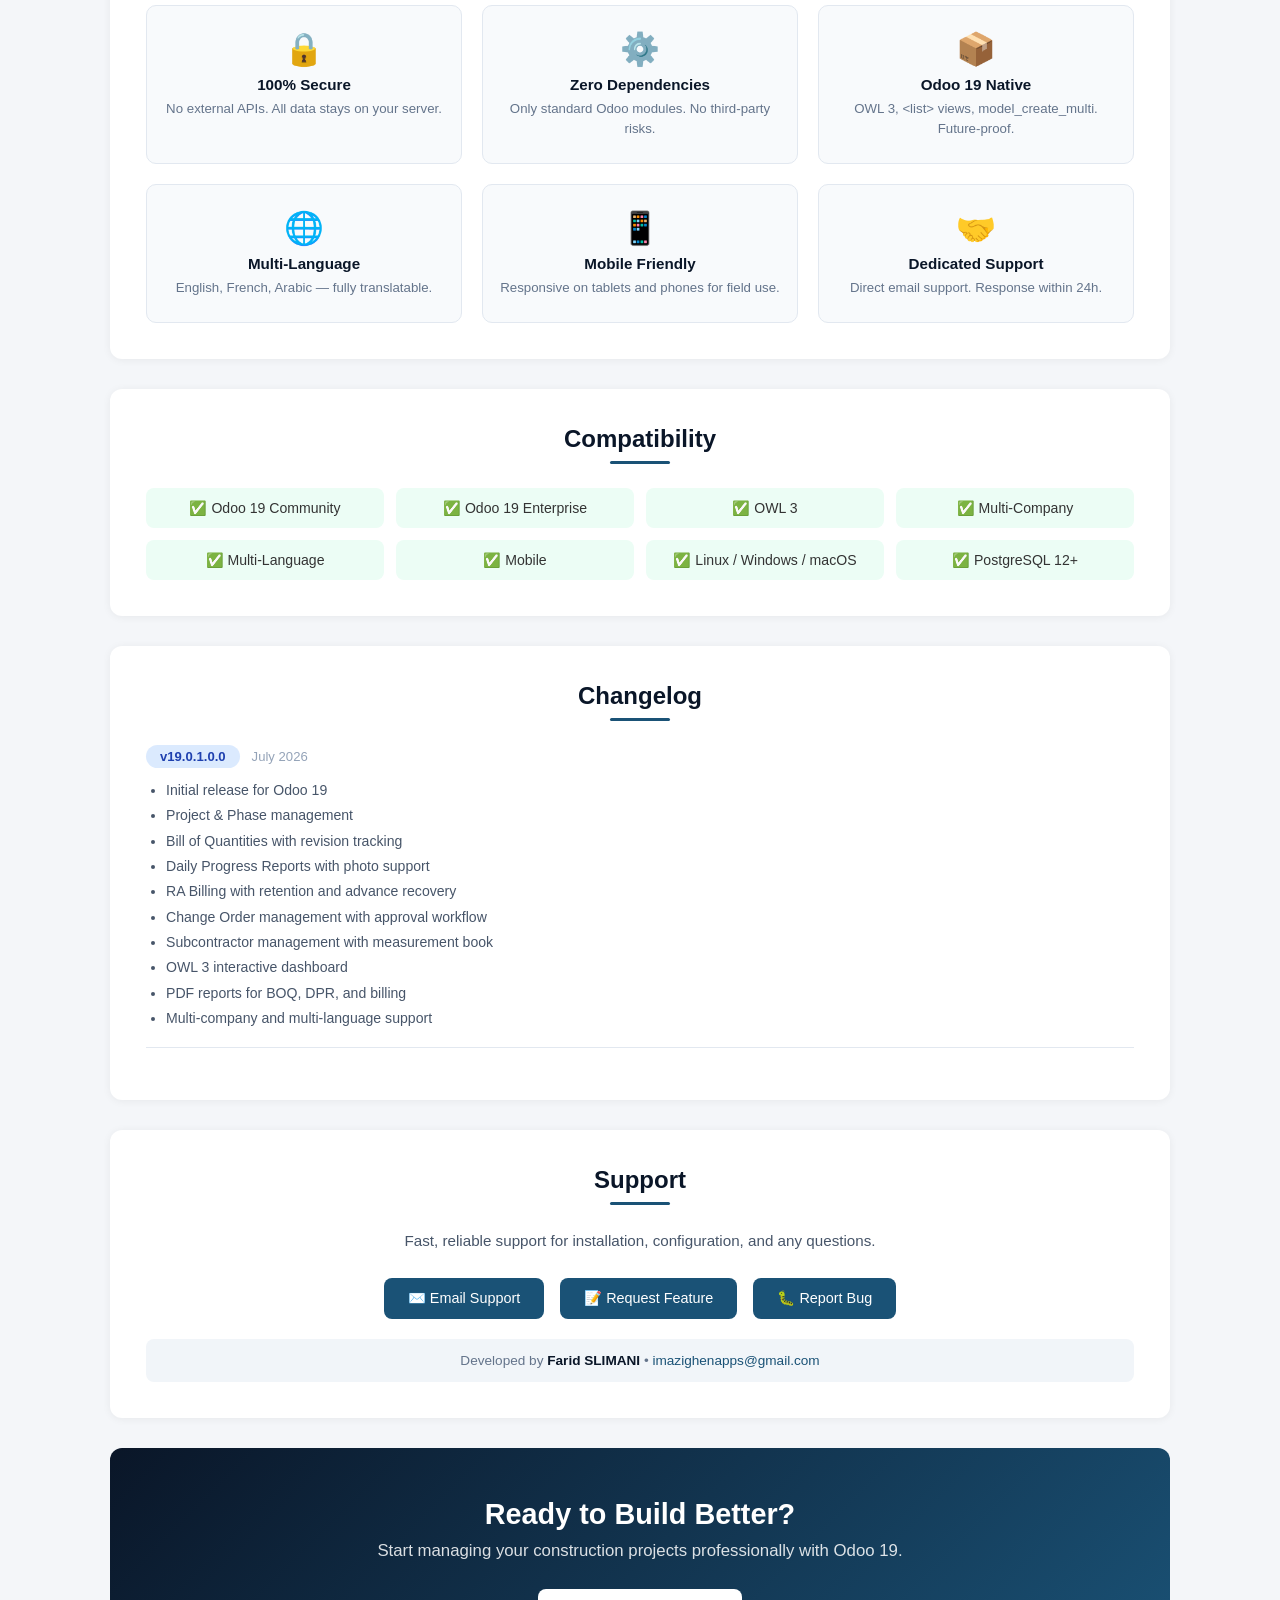
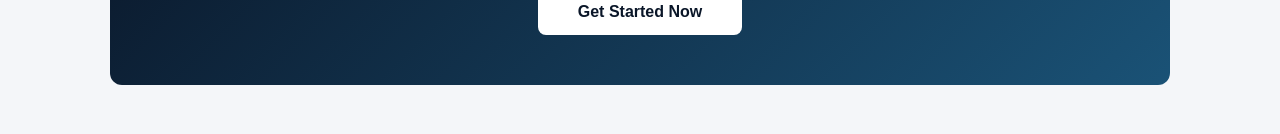
==== commit 1fa10100: "Update index.html" ====
--- a/vdm_construction_tracker/static/description/index.html
+++ b/vdm_construction_tracker/static/description/index.html
@@ -1,384 +1,454 @@
 <!DOCTYPE html>
+<html lang="en">
 <head>
     <meta charset="UTF-8"/>
     <meta name="viewport" content="width=device-width, initial-scale=1.0"/>
     <title>Construction Project Tracker - Odoo 19 Module</title>
 </head>
-
-<div style="background:linear-gradient(135deg,#0d1b3e 0%,#1a3a6e 50%,#0a5c8a 100%);color:#fff;padding:70px 40px;text-align:center">
-    <h1 style="font-size:2.8rem;margin-bottom:15px;font-weight:800">&#x1F3D7;&#xFE0F; Construction Project Tracker</h1>
-    <p style="font-size:1.25rem;opacity:0.95;max-width:750px;margin:0 auto;line-height:1.6">Complete construction project management for Odoo 19. BOQ, DPR, RA Billing, Change Orders, Subcontracts &mdash; all in one powerful module.</p>
-    <div style="display:flex;justify-content:center;gap:15px;margin-top:25px;flex-wrap:wrap">
-        <span style="background:rgba(255,255,255,0.15);padding:10px 22px;border-radius:25px;font-size:0.9rem;border:1px solid rgba(255,255,255,0.2)">Odoo 19</span>
-        <span style="background:rgba(255,255,255,0.15);padding:10px 22px;border-radius:25px;font-size:0.9rem;border:1px solid rgba(255,255,255,0.2)">Community &amp; Enterprise</span>
-        <span style="background:rgba(255,255,255,0.15);padding:10px 22px;border-radius:25px;font-size:0.9rem;border:1px solid rgba(255,255,255,0.2)">OWL 3 Dashboard</span>
-        <span style="background:rgba(255,255,255,0.15);padding:10px 22px;border-radius:25px;font-size:0.9rem;border:1px solid rgba(255,255,255,0.2)">PDF Reports</span>
-    </div>
-</div>
-
-<div style="max-width:1140px;margin:0 auto;padding:40px 20px">
-
-<!-- FEATURES -->
-<div style="background:#fff;border-radius:14px;padding:40px;margin-bottom:35px;box-shadow:0 4px 20px rgba(0,0,0,0.06)">
-    <h2 style="color:#0d1b3e;margin-bottom:25px;font-size:1.7rem;border-bottom:3px solid #1a3a6e;padding-bottom:12px">&#x2728; Features &mdash; What You Get</h2>
-    <div style="display:grid;grid-template-columns:repeat(auto-fit,minmax(300px,1fr));gap:25px">
-        <div style="background:linear-gradient(135deg,#f8f9fa,#fff);border-radius:12px;padding:28px;border-left:5px solid #1a3a6e">
-            <span style="font-size:2.2rem;display:block;margin-bottom:14px">&#x1F4CA;</span>
-            <h3 style="color:#0d1b3e;margin-bottom:10px;font-size:1.15rem">Project &amp; Phase Management</h3>
-            <p style="color:#555;font-size:0.95rem;line-height:1.6">Create construction projects with clients, contract values, timelines. Break them into phases (Civil, Structural, Electrical, MEP, Finishing) with individual budgets and progress tracking.</p>
-            <span style="display:inline-block;background:#e3f2fd;color:#1565c0;padding:3px 10px;border-radius:12px;font-size:0.75rem;margin-top:10px">Core Module</span>
-        </div>
-        <div style="background:linear-gradient(135deg,#f8f9fa,#fff);border-radius:12px;padding:28px;border-left:5px solid #1a3a6e">
-            <span style="font-size:2.2rem;display:block;margin-bottom:14px">&#x1F4CB;</span>
-            <h3 style="color:#0d1b3e;margin-bottom:10px;font-size:1.15rem">Bill of Quantities (BOQ)</h3>
-            <p style="color:#555;font-size:0.95rem;line-height:1.6">Build detailed BOQs with item codes, work types, quantities, and unit rates. Track revisions, approved amounts, and quantity done vs. planned.</p>
-            <span style="display:inline-block;background:#e3f2fd;color:#1565c0;padding:3px 10px;border-radius:12px;font-size:0.75rem;margin-top:10px">Budget Control</span>
-        </div>
-        <div style="background:linear-gradient(135deg,#f8f9fa,#fff);border-radius:12px;padding:28px;border-left:5px solid #1a3a6e">
-            <span style="font-size:2.2rem;display:block;margin-bottom:14px">&#x1F4C5;</span>
-            <h3 style="color:#0d1b3e;margin-bottom:10px;font-size:1.15rem">Daily Progress Reports (DPR)</h3>
-            <p style="color:#555;font-size:0.95rem;line-height:1.6">Submit daily site reports with weather, labor count, materials, machinery, safety issues, and next-day plans. Attach photos with geolocation.</p>
-            <span style="display:inline-block;background:#e3f2fd;color:#1565c0;padding:3px 10px;border-radius:12px;font-size:0.75rem;margin-top:10px">Site Management</span>
-        </div>
-        <div style="background:linear-gradient(135deg,#f8f9fa,#fff);border-radius:12px;padding:28px;border-left:5px solid #1a3a6e">
-            <span style="font-size:2.2rem;display:block;margin-bottom:14px">&#x1F4F8;</span>
-            <h3 style="color:#0d1b3e;margin-bottom:10px;font-size:1.15rem">Photo Geolocation</h3>
-            <p style="color:#555;font-size:0.95rem;line-height:1.6">Capture site photos linked to DPRs and phases. GPS coordinates stored automatically. Organize by type: Progress, Quality, Safety, Issue.</p>
-            <span style="display:inline-block;background:#e3f2fd;color:#1565c0;padding:3px 10px;border-radius:12px;font-size:0.75rem;margin-top:10px">Documentation</span>
-        </div>
-        <div style="background:linear-gradient(135deg,#f8f9fa,#fff);border-radius:12px;padding:28px;border-left:5px solid #1a3a6e">
-            <span style="font-size:2.2rem;display:block;margin-bottom:14px">&#x1F4B0;</span>
-            <h3 style="color:#0d1b3e;margin-bottom:10px;font-size:1.15rem">RA Billing</h3>
-            <p style="color:#555;font-size:0.95rem;line-height:1.6">Running Account billing with retention deduction, advance recovery, and net payable calculation. Create invoices directly from billing records.</p>
-            <span style="display:inline-block;background:#e3f2fd;color:#1565c0;padding:3px 10px;border-radius:12px;font-size:0.75rem;margin-top:10px">Financial</span>
-        </div>
-        <div style="background:linear-gradient(135deg,#f8f9fa,#fff);border-radius:12px;padding:28px;border-left:5px solid #1a3a6e">
-            <span style="font-size:2.2rem;display:block;margin-bottom:14px">&#x1F504;</span>
-            <h3 style="color:#0d1b3e;margin-bottom:10px;font-size:1.15rem">Change Orders</h3>
-            <p style="color:#555;font-size:0.95rem;line-height:1.6">Manage variation requests with reasons (client, design, site condition, regulation). Full approval workflow with budget impact tracking.</p>
-            <span style="display:inline-block;background:#e3f2fd;color:#1565c0;padding:3px 10px;border-radius:12px;font-size:0.75rem;margin-top:10px">Workflow</span>
-        </div>
-        <div style="background:linear-gradient(135deg,#f8f9fa,#fff);border-radius:12px;padding:28px;border-left:5px solid #1a3a6e">
-            <span style="font-size:2.2rem;display:block;margin-bottom:14px">&#x1F477;</span>
-            <h3 style="color:#0d1b3e;margin-bottom:10px;font-size:1.15rem">Subcontract Management</h3>
-            <p style="color:#555;font-size:0.95rem;line-height:1.6">Track subcontractors, scope of work, retention %, payments, and measurement books. Monitor remaining amounts automatically.</p>
-            <span style="display:inline-block;background:#e3f2fd;color:#1565c0;padding:3px 10px;border-radius:12px;font-size:0.75rem;margin-top:10px">Subcontracting</span>
-        </div>
-        <div style="background:linear-gradient(135deg,#f8f9fa,#fff);border-radius:12px;padding:28px;border-left:5px solid #1a3a6e">
-            <span style="font-size:2.2rem;display:block;margin-bottom:14px">&#x1F4C8;</span>
-            <h3 style="color:#0d1b3e;margin-bottom:10px;font-size:1.15rem">Interactive Dashboard</h3>
-            <p style="color:#555;font-size:0.95rem;line-height:1.6">OWL 3 dashboard with project stats, contract values, progress bars, alerts for overdue projects and pending change orders. Quick actions for fast navigation.</p>
-            <span style="display:inline-block;background:#e3f2fd;color:#1565c0;padding:3px 10px;border-radius:12px;font-size:0.75rem;margin-top:10px">Analytics</span>
-        </div>
-        <div style="background:linear-gradient(135deg,#f8f9fa,#fff);border-radius:12px;padding:28px;border-left:5px solid #1a3a6e">
-            <span style="font-size:2.2rem;display:block;margin-bottom:14px">&#x1F4C4;</span>
-            <h3 style="color:#0d1b3e;margin-bottom:10px;font-size:1.15rem">PDF Reports</h3>
-            <p style="color:#555;font-size:0.95rem;line-height:1.6">Generate professional PDF reports for BOQ, Daily Progress Reports, and RA Billing with one click. Ready for printing and client submission.</p>
-            <span style="display:inline-block;background:#e3f2fd;color:#1565c0;padding:3px 10px;border-radius:12px;font-size:0.75rem;margin-top:10px">Reporting</span>
-        </div>
-    </div>
-</div>
-
-<!-- HOW IT WORKS -->
-<div style="background:#fff;border-radius:14px;padding:40px;margin-bottom:35px;box-shadow:0 4px 20px rgba(0,0,0,0.06)">
-    <h2 style="color:#0d1b3e;margin-bottom:25px;font-size:1.7rem;border-bottom:3px solid #1a3a6e;padding-bottom:12px">&#x1F680; How It Works</h2>
-    <div style="display:grid;grid-template-columns:repeat(auto-fit,minmax(220px,1fr));gap:20px">
-        <div style="text-align:center;padding:30px 18px;background:linear-gradient(135deg,#e3f2fd,#f3e5f5);border-radius:12px">
-            <div style="display:inline-flex;width:55px;height:55px;align-items:center;justify-content:center;background:linear-gradient(135deg,#1a3a6e,#0d47a1);color:#fff;border-radius:50%;font-size:1.4rem;font-weight:bold;margin-bottom:14px;box-shadow:0 4px 15px rgba(26,58,110,0.3)">1</div>
-            <h4 style="color:#0d1b3e;margin-bottom:8px;font-size:1.05rem">Create Project</h4>
-            <p style="color:#666;font-size:0.88rem;line-height:1.5">Set up your construction project with client details, contract value, site manager, and timeline.</p>
-        </div>
-        <div style="text-align:center;padding:30px 18px;background:linear-gradient(135deg,#e3f2fd,#f3e5f5);border-radius:12px">
-            <div style="display:inline-flex;width:55px;height:55px;align-items:center;justify-content:center;background:linear-gradient(135deg,#1a3a6e,#0d47a1);color:#fff;border-radius:50%;font-size:1.4rem;font-weight:bold;margin-bottom:14px;box-shadow:0 4px 15px rgba(26,58,110,0.3)">2</div>
-            <h4 style="color:#0d1b3e;margin-bottom:8px;font-size:1.05rem">Define Phases &amp; BOQ</h4>
-            <p style="color:#666;font-size:0.88rem;line-height:1.5">Break the project into phases and create your Bill of Quantities with detailed line items.</p>
-        </div>
-        <div style="text-align:center;padding:30px 18px;background:linear-gradient(135deg,#e3f2fd,#f3e5f5);border-radius:12px">
-            <div style="display:inline-flex;width:55px;height:55px;align-items:center;justify-content:center;background:linear-gradient(135deg,#1a3a6e,#0d47a1);color:#fff;border-radius:50%;font-size:1.4rem;font-weight:bold;margin-bottom:14px;box-shadow:0 4px 15px rgba(26,58,110,0.3)">3</div>
-            <h4 style="color:#0d1b3e;margin-bottom:8px;font-size:1.05rem">Track Daily</h4>
-            <p style="color:#666;font-size:0.88rem;line-height:1.5">Submit DPRs, capture site photos, log expenses, and manage work orders every day.</p>
-        </div>
-        <div style="text-align:center;padding:30px 18px;background:linear-gradient(135deg,#e3f2fd,#f3e5f5);border-radius:12px">
-            <div style="display:inline-flex;width:55px;height:55px;align-items:center;justify-content:center;background:linear-gradient(135deg,#1a3a6e,#0d47a1);color:#fff;border-radius:50%;font-size:1.4rem;font-weight:bold;margin-bottom:14px;box-shadow:0 4px 15px rgba(26,58,110,0.3)">4</div>
-            <h4 style="color:#0d1b3e;margin-bottom:8px;font-size:1.05rem">Bill &amp; Report</h4>
-            <p style="color:#666;font-size:0.88rem;line-height:1.5">Create RA billings, handle change orders, and generate professional PDF reports.</p>
-        </div>
-    </div>
-</div>
-
-<!-- USER MANUAL -->
-<div style="background:#fff;border-radius:14px;padding:40px;margin-bottom:35px;box-shadow:0 4px 20px rgba(0,0,0,0.06)">
-    <h2 style="color:#0d1b3e;margin-bottom:25px;font-size:1.7rem;border-bottom:3px solid #1a3a6e;padding-bottom:12px">&#x1F4D6; User Manual &mdash; Complete Guide</h2>
-
-    <!-- Installation -->
-    <div style="background:#fff;border:1px solid #e0e0e0;border-radius:10px;padding:25px;margin-bottom:20px;position:relative">
-        <div style="position:absolute;top:-12px;left:20px;background:#1a3a6e;color:#fff;width:30px;height:30px;border-radius:50%;display:flex;align-items:center;justify-content:center;font-weight:bold;font-size:0.85rem">1</div>
-        <h4 style="color:#0d1b3e;margin-bottom:10px;margin-top:5px;font-size:1.05rem">&#x1F527; Installation</h4>
-        <p style="color:#555;line-height:1.6;font-size:0.93rem">Follow these simple steps to install the module on your Odoo 19 instance:</p>
-        <ul style="margin-top:10px;padding-left:20px;color:#555">
-            <li style="margin-bottom:5px;font-size:0.9rem">Download the module zip file from the Odoo Apps Store.</li>
-            <li style="margin-bottom:5px;font-size:0.9rem">Extract the <code>vdm_construction_tracker</code> folder into your Odoo <code>addons</code> directory.</li>
-            <li style="margin-bottom:5px;font-size:0.9rem">Restart the Odoo server.</li>
-            <li style="margin-bottom:5px;font-size:0.9rem">Go to <strong>Apps</strong> &rarr; <strong>Update Apps List</strong>.</li>
-            <li style="margin-bottom:5px;font-size:0.9rem">Search for <strong>Construction Project Tracker</strong> and click <strong>Install</strong>.</li>
+<body style="margin:0;padding:0;font-family:'Segoe UI',Tahoma,Geneva,Verdana,sans-serif;background:#f4f6f9;color:#333">
+
+<!-- ============================================================ -->
+<!-- HERO SECTION                                                  -->
+<!-- ============================================================ -->
+<div style="background:linear-gradient(135deg,#0a1628 0%,#162d50 40%,#1a5276 100%);color:#fff;padding:60px 40px;text-align:center">
+    <div style="max-width:900px;margin:0 auto">
+        <div style="font-size:3rem;margin-bottom:10px">&#x1F3D7;&#xFE0F;</div>
+        <h1 style="font-size:2.6rem;margin:0 0 12px 0;font-weight:800;letter-spacing:-0.5px">Construction Project Tracker</h1>
+        <p style="font-size:1.15rem;opacity:0.9;line-height:1.7;margin:0 0 25px 0">Complete construction project management for Odoo 19.<br/>Bill of Quantities &bull; Daily Reports &bull; RA Billing &bull; Change Orders &bull; Subcontracts</p>
+        <div style="display:inline-block;background:rgba(255,255,255,0.12);border:1px solid rgba(255,255,255,0.25);padding:8px 24px;border-radius:20px;font-size:0.85rem;letter-spacing:0.5px">VERSION 19.0.1.0.0 &nbsp;&bull;&nbsp; Odoo 19 Community &amp; Enterprise</div>
+    </div>
+</div>
+
+<!-- ============================================================ -->
+<!-- MAIN CONTAINER                                                -->
+<!-- ============================================================ -->
+<div style="max-width:1060px;margin:0 auto;padding:40px 20px">
+
+<!-- ============================================================ -->
+<!-- 1. FEATURES                                                   -->
+<!-- ============================================================ -->
+<div style="background:#fff;border-radius:12px;padding:36px;margin-bottom:30px;box-shadow:0 1px 8px rgba(0,0,0,0.06)">
+    <div style="text-align:center;margin-bottom:30px">
+        <h2 style="color:#0a1628;font-size:1.5rem;margin:0 0 8px 0">What You Get</h2>
+        <div style="width:60px;height:3px;background:#1a5276;margin:0 auto;border-radius:2px"></div>
+    </div>
+
+    <div style="display:grid;grid-template-columns:repeat(3,1fr);gap:20px">
+        <!-- 1 -->
+        <div style="background:#f8fafc;border:1px solid #e2e8f0;border-radius:10px;padding:22px;text-align:center">
+            <div style="font-size:2rem;margin-bottom:10px">&#x1F3D7;&#xFE0F;</div>
+            <h3 style="color:#0a1628;font-size:1rem;margin:0 0 6px 0">Projects &amp; Phases</h3>
+            <p style="color:#64748b;font-size:0.85rem;line-height:1.5;margin:0">Create projects, break into phases, track progress with budgets per phase.</p>
+        </div>
+        <!-- 2 -->
+        <div style="background:#f8fafc;border:1px solid #e2e8f0;border-radius:10px;padding:22px;text-align:center">
+            <div style="font-size:2rem;margin-bottom:10px">&#x1F4CB;</div>
+            <h3 style="color:#0a1628;font-size:1rem;margin:0 0 6px 0">Bill of Quantities</h3>
+            <p style="color:#64748b;font-size:0.85rem;line-height:1.5;margin:0">BOQ with item codes, work types, quantities, unit rates, and revision tracking.</p>
+        </div>
+        <!-- 3 -->
+        <div style="background:#f8fafc;border:1px solid #e2e8f0;border-radius:10px;padding:22px;text-align:center">
+            <div style="font-size:2rem;margin-bottom:10px">&#x1F4C5;</div>
+            <h3 style="color:#0a1628;font-size:1rem;margin:0 0 6px 0">Daily Progress Reports</h3>
+            <p style="color:#64748b;font-size:0.85rem;line-height:1.5;margin:0">Daily site diary: weather, labor, materials, machinery, safety, next-day plan.</p>
+        </div>
+        <!-- 4 -->
+        <div style="background:#f8fafc;border:1px solid #e2e8f0;border-radius:10px;padding:22px;text-align:center">
+            <div style="font-size:2rem;margin-bottom:10px">&#x1F4F8;</div>
+            <h3 style="color:#0a1628;font-size:1rem;margin:0 0 6px 0">Photo Geolocation</h3>
+            <p style="color:#64748b;font-size:0.85rem;line-height:1.5;margin:0">Capture site photos with GPS, linked to DPRs. Organize by type.</p>
+        </div>
+        <!-- 5 -->
+        <div style="background:#f8fafc;border:1px solid #e2e8f0;border-radius:10px;padding:22px;text-align:center">
+            <div style="font-size:2rem;margin-bottom:10px">&#x1F4B0;</div>
+            <h3 style="color:#0a1628;font-size:1rem;margin:0 0 6px 0">RA Billing</h3>
+            <p style="color:#64748b;font-size:0.85rem;line-height:1.5;margin:0">Running Account billing with retention, advance recovery, invoice creation.</p>
+        </div>
+        <!-- 6 -->
+        <div style="background:#f8fafc;border:1px solid #e2e8f0;border-radius:10px;padding:22px;text-align:center">
+            <div style="font-size:2rem;margin-bottom:10px">&#x1F504;</div>
+            <h3 style="color:#0a1628;font-size:1rem;margin:0 0 6px 0">Change Orders</h3>
+            <p style="color:#64748b;font-size:0.85rem;line-height:1.5;margin:0">Variation requests with approval workflow and budget impact tracking.</p>
+        </div>
+        <!-- 7 -->
+        <div style="background:#f8fafc;border:1px solid #e2e8f0;border-radius:10px;padding:22px;text-align:center">
+            <div style="font-size:2rem;margin-bottom:10px">&#x1F477;</div>
+            <h3 style="color:#0a1628;font-size:1rem;margin:0 0 6px 0">Subcontracts</h3>
+            <p style="color:#64748b;font-size:0.85rem;line-height:1.5;margin:0">Track subcontractors, retention, payments, and measurement books.</p>
+        </div>
+        <!-- 8 -->
+        <div style="background:#f8fafc;border:1px solid #e2e8f0;border-radius:10px;padding:22px;text-align:center">
+            <div style="font-size:2rem;margin-bottom:10px">&#x1F4C8;</div>
+            <h3 style="color:#0a1628;font-size:1rem;margin:0 0 6px 0">Dashboard</h3>
+            <p style="color:#64748b;font-size:0.85rem;line-height:1.5;margin:0">OWL 3 interactive dashboard with stats, alerts, and quick actions.</p>
+        </div>
+        <!-- 9 -->
+        <div style="background:#f8fafc;border:1px solid #e2e8f0;border-radius:10px;padding:22px;text-align:center">
+            <div style="font-size:2rem;margin-bottom:10px">&#x1F4C4;</div>
+            <h3 style="color:#0a1628;font-size:1rem;margin:0 0 6px 0">PDF Reports</h3>
+            <p style="color:#64748b;font-size:0.85rem;line-height:1.5;margin:0">Generate BOQ, DPR, and RA Billing reports with one click.</p>
+        </div>
+    </div>
+</div>
+
+<!-- ============================================================ -->
+<!-- 2. HOW IT WORKS                                               -->
+<!-- ============================================================ -->
+<div style="background:#fff;border-radius:12px;padding:36px;margin-bottom:30px;box-shadow:0 1px 8px rgba(0,0,0,0.06)">
+    <div style="text-align:center;margin-bottom:30px">
+        <h2 style="color:#0a1628;font-size:1.5rem;margin:0 0 8px 0">How It Works</h2>
+        <div style="width:60px;height:3px;background:#1a5276;margin:0 auto;border-radius:2px"></div>
+    </div>
+
+    <div style="display:grid;grid-template-columns:repeat(4,1fr);gap:16px;text-align:center">
+        <div>
+            <div style="display:inline-flex;width:48px;height:48px;align-items:center;justify-content:center;background:#1a5276;color:#fff;border-radius:50%;font-size:1.2rem;font-weight:700;margin-bottom:10px">1</div>
+            <h4 style="color:#0a1628;font-size:0.95rem;margin:0 0 4px 0">Create Project</h4>
+            <p style="color:#64748b;font-size:0.82rem;line-height:1.4;margin:0">Set up client, contract value, timeline, and site manager.</p>
+        </div>
+        <div>
+            <div style="display:inline-flex;width:48px;height:48px;align-items:center;justify-content:center;background:#1a5276;color:#fff;border-radius:50%;font-size:1.2rem;font-weight:700;margin-bottom:10px">2</div>
+            <h4 style="color:#0a1628;font-size:0.95rem;margin:0 0 4px 0">Define BOQ &amp; Phases</h4>
+            <p style="color:#64748b;font-size:0.82rem;line-height:1.4;margin:0">Break into phases and build your Bill of Quantities.</p>
+        </div>
+        <div>
+            <div style="display:inline-flex;width:48px;height:48px;align-items:center;justify-content:center;background:#1a5276;color:#fff;border-radius:50%;font-size:1.2rem;font-weight:700;margin-bottom:10px">3</div>
+            <h4 style="color:#0a1628;font-size:0.95rem;margin:0 0 4px 0">Track Daily</h4>
+            <p style="color:#64748b;font-size:0.82rem;line-height:1.4;margin:0">Submit DPRs, capture photos, log expenses every day.</p>
+        </div>
+        <div>
+            <div style="display:inline-flex;width:48px;height:48px;align-items:center;justify-content:center;background:#1a5276;color:#fff;border-radius:50%;font-size:1.2rem;font-weight:700;margin-bottom:10px">4</div>
+            <h4 style="color:#0a1628;font-size:0.95rem;margin:0 0 4px 0">Bill &amp; Report</h4>
+            <p style="color:#64748b;font-size:0.82rem;line-height:1.4;margin:0">Create billings, handle changes, generate PDF reports.</p>
+        </div>
+    </div>
+</div>
+
+<!-- ============================================================ -->
+<!-- 3. USER MANUAL                                                -->
+<!-- ============================================================ -->
+<div style="background:#fff;border-radius:12px;padding:36px;margin-bottom:30px;box-shadow:0 1px 8px rgba(0,0,0,0.06)">
+    <div style="text-align:center;margin-bottom:30px">
+        <h2 style="color:#0a1628;font-size:1.5rem;margin:0 0 8px 0">User Manual</h2>
+        <div style="width:60px;height:3px;background:#1a5276;margin:0 auto;border-radius:2px"></div>
+        <p style="color:#64748b;font-size:0.9rem;margin:10px 0 0 0">Step-by-step guide to get the most out of Construction Project Tracker</p>
+    </div>
+
+    <!-- 1. Installation -->
+    <div style="border:1px solid #e2e8f0;border-radius:10px;padding:24px;margin-bottom:16px">
+        <div style="display:flex;align-items:center;gap:12px;margin-bottom:12px">
+            <div style="min-width:32px;height:32px;background:#1a5276;color:#fff;border-radius:50%;display:flex;align-items:center;justify-content:center;font-size:0.8rem;font-weight:700">1</div>
+            <h3 style="color:#0a1628;font-size:1.05rem;margin:0">Installation</h3>
+        </div>
+        <div style="color:#475569;font-size:0.9rem;line-height:1.7">
+            <ol style="margin:0;padding-left:20px">
+                <li style="margin-bottom:4px">Download the module zip from the Odoo Apps Store.</li>
+                <li style="margin-bottom:4px">Extract <code style="background:#f1f5f9;padding:2px 6px;border-radius:4px;font-size:0.85rem">vdm_construction_tracker</code> into your Odoo <code style="background:#f1f5f9;padding:2px 6px;border-radius:4px;font-size:0.85rem">addons</code> directory.</li>
+                <li style="margin-bottom:4px">Restart the Odoo server.</li>
+                <li style="margin-bottom:4px">Go to <strong>Apps</strong> &rarr; <strong>Update Apps List</strong>.</li>
+                <li style="margin-bottom:4px">Search <strong>Construction Project Tracker</strong> &rarr; <strong>Install</strong>.</li>
+            </ol>
+        </div>
+        <div style="background:#ecfdf5;border:1px solid #a7f3d0;border-radius:8px;padding:12px 16px;margin-top:14px;font-size:0.85rem;color:#065f46">&#x2705; Dependencies (project, purchase, stock, account, hr, mail) are installed automatically.</div>
+    </div>
+
+    <!-- 2. Create Project -->
+    <div style="border:1px solid #e2e8f0;border-radius:10px;padding:24px;margin-bottom:16px">
+        <div style="display:flex;align-items:center;gap:12px;margin-bottom:12px">
+            <div style="min-width:32px;height:32px;background:#1a5276;color:#fff;border-radius:50%;display:flex;align-items:center;justify-content:center;font-size:0.8rem;font-weight:700">2</div>
+            <h3 style="color:#0a1628;font-size:1.05rem;margin:0">Create a Project</h3>
+        </div>
+        <div style="color:#475569;font-size:0.9rem;line-height:1.7">
+            <ol style="margin:0;padding-left:20px">
+                <li style="margin-bottom:4px"><strong>Construction</strong> &rarr; <strong>Projects</strong> &rarr; <strong>All Projects</strong> &rarr; <strong>New</strong>.</li>
+                <li style="margin-bottom:4px">Fill in: <strong>Project Name</strong>, <strong>Client</strong>, <strong>Site Manager</strong>.</li>
+                <li style="margin-bottom:4px">Set <strong>Contract Value</strong>, <strong>Start Date</strong>, <strong>End Date</strong>.</li>
+                <li style="margin-bottom:4px">Choose <strong>Project Type</strong>: Residential, Commercial, Industrial, Infrastructure, Renovation.</li>
+                <li style="margin-bottom:4px">Click <strong>Confirm</strong> to activate.</li>
+            </ol>
+        </div>
+        <div style="background:#ecfdf5;border:1px solid #a7f3d0;border-radius:8px;padding:12px 16px;margin-top:14px;font-size:0.85rem;color:#065f46">&#x2705; Auto-generated reference: PRJ-0001, PRJ-0002, etc.</div>
+    </div>
+
+    <!-- 3. BOQ -->
+    <div style="border:1px solid #e2e8f0;border-radius:10px;padding:24px;margin-bottom:16px">
+        <div style="display:flex;align-items:center;gap:12px;margin-bottom:12px">
+            <div style="min-width:32px;height:32px;background:#1a5276;color:#fff;border-radius:50%;display:flex;align-items:center;justify-content:center;font-size:0.8rem;font-weight:700">3</div>
+            <h3 style="color:#0a1628;font-size:1.05rem;margin:0">Set Up Bill of Quantities (BOQ)</h3>
+        </div>
+        <div style="color:#475569;font-size:0.9rem;line-height:1.7">
+            <ol style="margin:0;padding-left:20px">
+                <li style="margin-bottom:4px">From project, click <strong>BOQ</strong> smart button &rarr; <strong>New</strong>.</li>
+                <li style="margin-bottom:4px">Add lines: <strong>Description</strong>, <strong>Work Type</strong>, <strong>Unit</strong>, <strong>Qty</strong>, <strong>Rate</strong>.</li>
+                <li style="margin-bottom:4px">Amount auto-calculated (Qty &times; Rate).</li>
+                <li style="margin-bottom:4px">Link lines to <strong>Phases</strong> for progress tracking.</li>
+                <li style="margin-bottom:4px">Click <strong>Approve</strong> when finalized.</li>
+            </ol>
+        </div>
+        <div style="background:#ecfdf5;border:1px solid #a7f3d0;border-radius:8px;padding:12px 16px;margin-top:14px;font-size:0.85rem;color:#065f46">&#x2705; Create revisions of approved BOQs. Revision number auto-increments.</div>
+    </div>
+
+    <!-- 4. DPR -->
+    <div style="border:1px solid #e2e8f0;border-radius:10px;padding:24px;margin-bottom:16px">
+        <div style="display:flex;align-items:center;gap:12px;margin-bottom:12px">
+            <div style="min-width:32px;height:32px;background:#1a5276;color:#fff;border-radius:50%;display:flex;align-items:center;justify-content:center;font-size:0.8rem;font-weight:700">4</div>
+            <h3 style="color:#0a1628;font-size:1.05rem;margin:0">Daily Progress Reports (DPR)</h3>
+        </div>
+        <div style="color:#475569;font-size:0.9rem;line-height:1.7">
+            <ol style="margin:0;padding-left:20px">
+                <li style="margin-bottom:4px"><strong>Construction</strong> &rarr; <strong>Site Management</strong> &rarr; <strong>Daily Reports</strong> &rarr; <strong>New</strong>.</li>
+                <li style="margin-bottom:4px">Set <strong>Date</strong>, <strong>Weather</strong>, <strong>Temperature</strong>.</li>
+                <li style="margin-bottom:4px">Describe <strong>Work Completed</strong> in rich text.</li>
+                <li style="margin-bottom:4px">Enter <strong>Labor</strong>, <strong>Materials</strong>, <strong>Machinery</strong>.</li>
+                <li style="margin-bottom:4px">Record <strong>Safety Issues</strong> and <strong>Delay Reasons</strong>.</li>
+                <li style="margin-bottom:4px">Write <strong>Next Day Plan</strong>.</li>
+                <li style="margin-bottom:4px">Select <strong>Phases Worked Today</strong> to link to phases.</li>
+                <li style="margin-bottom:4px">Click <strong>Submit</strong> for approval.</li>
+            </ol>
+        </div>
+    </div>
+
+    <!-- 5. Photos -->
+    <div style="border:1px solid #e2e8f0;border-radius:10px;padding:24px;margin-bottom:16px">
+        <div style="display:flex;align-items:center;gap:12px;margin-bottom:12px">
+            <div style="min-width:32px;height:32px;background:#1a5276;color:#fff;border-radius:50%;display:flex;align-items:center;justify-content:center;font-size:0.8rem;font-weight:700">5</div>
+            <h3 style="color:#0a1628;font-size:1.05rem;margin:0">Site Photos with Geolocation</h3>
+        </div>
+        <div style="color:#475569;font-size:0.9rem;line-height:1.7">
+            <ol style="margin:0;padding-left:20px">
+                <li style="margin-bottom:4px">In a DPR, go to <strong>Photos</strong> tab &rarr; <strong>Add a line</strong>.</li>
+                <li style="margin-bottom:4px">Upload photo, add <strong>Caption</strong>, select <strong>Photo Type</strong> (Progress, Quality, Safety, Issue, General).</li>
+                <li style="margin-bottom:4px">Enter <strong>Latitude</strong> and <strong>Longitude</strong> for GPS tracking.</li>
+            </ol>
+        </div>
+    </div>
+
+    <!-- 6. Billing -->
+    <div style="border:1px solid #e2e8f0;border-radius:10px;padding:24px;margin-bottom:16px">
+        <div style="display:flex;align-items:center;gap:12px;margin-bottom:12px">
+            <div style="min-width:32px;height:32px;background:#1a5276;color:#fff;border-radius:50%;display:flex;align-items:center;justify-content:center;font-size:0.8rem;font-weight:700">6</div>
+            <h3 style="color:#0a1628;font-size:1.05rem;margin:0">RA Billing (Running Account)</h3>
+        </div>
+        <div style="color:#475569;font-size:0.9rem;line-height:1.7">
+            <ol style="margin:0;padding-left:20px">
+                <li style="margin-bottom:4px"><strong>Construction</strong> &rarr; <strong>Billing</strong> &rarr; <strong>RA Billing</strong> &rarr; <strong>New</strong>.</li>
+                <li style="margin-bottom:4px">Select project, enter <strong>Billing Period</strong>.</li>
+                <li style="margin-bottom:4px">Add lines with descriptions, quantities, rates.</li>
+                <li style="margin-bottom:4px">Set <strong>Retention %</strong> (default 5%), <strong>Advance Recovery</strong>.</li>
+                <li style="margin-bottom:4px"><strong>Net Payable</strong> auto-calculated.</li>
+                <li style="margin-bottom:4px"><strong>Submit</strong> &rarr; <strong>Approve</strong> &rarr; <strong>Create Invoice</strong>.</li>
+            </ol>
+        </div>
+        <div style="background:#ecfdf5;border:1px solid #a7f3d0;border-radius:8px;padding:12px 16px;margin-top:14px;font-size:0.85rem;color:#065f46">&#x2705; <strong>Create Invoice</strong> generates a customer invoice in Accounting automatically.</div>
+    </div>
+
+    <!-- 7. Change Orders -->
+    <div style="border:1px solid #e2e8f0;border-radius:10px;padding:24px;margin-bottom:16px">
+        <div style="display:flex;align-items:center;gap:12px;margin-bottom:12px">
+            <div style="min-width:32px;height:32px;background:#1a5276;color:#fff;border-radius:50%;display:flex;align-items:center;justify-content:center;font-size:0.8rem;font-weight:700">7</div>
+            <h3 style="color:#0a1628;font-size:1.05rem;margin:0">Change Orders</h3>
+        </div>
+        <div style="color:#475569;font-size:0.9rem;line-height:1.7">
+            <ol style="margin:0;padding-left:20px">
+                <li style="margin-bottom:4px"><strong>Construction</strong> &rarr; <strong>Billing</strong> &rarr; <strong>Change Orders</strong> &rarr; <strong>New</strong>.</li>
+                <li style="margin-bottom:4px">Describe the change and select <strong>Reason</strong> (Client Request, Design Change, Site Condition, Regulation, Error, Other).</li>
+                <li style="margin-bottom:4px">Enter <strong>Original Amount</strong> and <strong>Variation Amount</strong>.</li>
+                <li style="margin-bottom:4px"><strong>New Total</strong> auto-calculated.</li>
+                <li style="margin-bottom:4px"><strong>Submit</strong> &rarr; <strong>Approve</strong> &rarr; <strong>Implement</strong>.</li>
+            </ol>
+        </div>
+        <div style="background:#fef3c7;border:1px solid #fcd34d;border-radius:8px;padding:12px 16px;margin-top:14px;font-size:0.85rem;color:#92400e">&#x26A0;&#xFE0F; Pending change orders appear as alerts on the dashboard.</div>
+    </div>
+
+    <!-- 8. Subcontracts -->
+    <div style="border:1px solid #e2e8f0;border-radius:10px;padding:24px;margin-bottom:16px">
+        <div style="display:flex;align-items:center;gap:12px;margin-bottom:12px">
+            <div style="min-width:32px;height:32px;background:#1a5276;color:#fff;border-radius:50%;display:flex;align-items:center;justify-content:center;font-size:0.8rem;font-weight:700">8</div>
+            <h3 style="color:#0a1628;font-size:1.05rem;margin:0">Subcontractor Management</h3>
+        </div>
+        <div style="color:#475569;font-size:0.9rem;line-height:1.7">
+            <ol style="margin:0;padding-left:20px">
+                <li style="margin-bottom:4px"><strong>Construction</strong> &rarr; <strong>Subcontracts</strong> &rarr; <strong>New</strong>.</li>
+                <li style="margin-bottom:4px">Fill: <strong>Subcontractor</strong>, <strong>Scope</strong>, <strong>Contract Value</strong>, <strong>Retention %</strong>.</li>
+                <li style="margin-bottom:4px"><strong>Activate</strong> to start tracking.</li>
+                <li style="margin-bottom:4px">Record measurements in <strong>Measurements</strong> tab.</li>
+                <li style="margin-bottom:4px"><strong>Amount Paid</strong> and <strong>Remaining</strong> auto-tracked.</li>
+            </ol>
+        </div>
+    </div>
+
+    <!-- 9. Dashboard -->
+    <div style="border:1px solid #e2e8f0;border-radius:10px;padding:24px;margin-bottom:16px">
+        <div style="display:flex;align-items:center;gap:12px;margin-bottom:12px">
+            <div style="min-width:32px;height:32px;background:#1a5276;color:#fff;border-radius:50%;display:flex;align-items:center;justify-content:center;font-size:0.8rem;font-weight:700">9</div>
+            <h3 style="color:#0a1628;font-size:1.05rem;margin:0">OWL 3 Dashboard</h3>
+        </div>
+        <div style="color:#475569;font-size:0.9rem;line-height:1.7">
+            <ol style="margin:0;padding-left:20px">
+                <li style="margin-bottom:4px"><strong>Construction</strong> &rarr; <strong>Dashboard</strong>.</li>
+                <li style="margin-bottom:4px"><strong>Stats cards</strong>: Total Projects, Active, Contract Value, Avg Progress.</li>
+                <li style="margin-bottom:4px"><strong>Quick Actions</strong>: Jump to Projects, DPR, BOQ, Billing, Changes, Subcontracts.</li>
+                <li style="margin-bottom:4px"><strong>Alerts</strong>: Overdue projects and pending approvals highlighted.</li>
+                <li style="margin-bottom:4px"><strong>Recent Projects</strong> table with progress bars. Click to open.</li>
+            </ol>
+        </div>
+    </div>
+
+    <!-- 10. Reports -->
+    <div style="border:1px solid #e2e8f0;border-radius:10px;padding:24px;margin-bottom:16px">
+        <div style="display:flex;align-items:center;gap:12px;margin-bottom:12px">
+            <div style="min-width:32px;height:32px;background:#1a5276;color:#fff;border-radius:50%;display:flex;align-items:center;justify-content:center;font-size:0.8rem;font-weight:700">10</div>
+            <h3 style="color:#0a1628;font-size:1.05rem;margin:0">PDF Reports</h3>
+        </div>
+        <div style="color:#475569;font-size:0.9rem;line-height:1.7">
+            <ul style="margin:0;padding-left:20px">
+                <li style="margin-bottom:4px"><strong>BOQ Report</strong>: Open BOQ &rarr; Print &rarr; BOQ Report</li>
+                <li style="margin-bottom:4px"><strong>DPR Report</strong>: Open DPR &rarr; Print &rarr; Daily Progress Report</li>
+                <li style="margin-bottom:4px"><strong>RA Billing Report</strong>: Open Billing &rarr; Print &rarr; RA Billing Report</li>
+            </ul>
+        </div>
+    </div>
+
+    <!-- 11. Tips -->
+    <div style="border:1px solid #e2e8f0;border-radius:10px;padding:24px;margin-bottom:16px">
+        <div style="display:flex;align-items:center;gap:12px;margin-bottom:12px">
+            <div style="min-width:32px;height:32px;background:#1a5276;color:#fff;border-radius:50%;display:flex;align-items:center;justify-content:center;font-size:0.8rem;font-weight:700">11</div>
+            <h3 style="color:#0a1628;font-size:1.05rem;margin:0">Tips &amp; Best Practices</h3>
+        </div>
+        <div style="color:#475569;font-size:0.9rem;line-height:1.7">
+            <ul style="margin:0;padding-left:20px">
+                <li style="margin-bottom:4px"><strong>Start with the Dashboard</strong> &mdash; overview and alerts at a glance.</li>
+                <li style="margin-bottom:4px"><strong>Submit DPRs daily</strong> &mdash; consistent records prevent disputes.</li>
+                <li style="margin-bottom:4px"><strong>Use phase weights</strong> &mdash; assign weights for accurate progress %.</li>
+                <li style="margin-bottom:4px"><strong>Link BOQ to phases</strong> &mdash; auto-progress from work orders.</li>
+                <li style="margin-bottom:4px"><strong>Capture photos regularly</strong> &mdash; invaluable for disputes.</li>
+                <li style="margin-bottom:4px"><strong>Review change orders weekly</strong> &mdash; dashboard alerts you.</li>
+                <li style="margin-bottom:4px"><strong>Use Print for PDFs</strong> &mdash; ready for client meetings.</li>
+                <li style="margin-bottom:4px"><strong>Multi-company</strong> &mdash; each company sees only its projects.</li>
+            </ul>
+        </div>
+    </div>
+</div>
+
+<!-- ============================================================ -->
+<!-- 4. WHY CHOOSE US                                              -->
+<!-- ============================================================ -->
+<div style="background:#fff;border-radius:12px;padding:36px;margin-bottom:30px;box-shadow:0 1px 8px rgba(0,0,0,0.06)">
+    <div style="text-align:center;margin-bottom:30px">
+        <h2 style="color:#0a1628;font-size:1.5rem;margin:0 0 8px 0">Why Choose This Module?</h2>
+        <div style="width:60px;height:3px;background:#1a5276;margin:0 auto;border-radius:2px"></div>
+    </div>
+
+    <div style="display:grid;grid-template-columns:repeat(3,1fr);gap:20px">
+        <div style="text-align:center;padding:24px 16px;background:#f8fafc;border:1px solid #e2e8f0;border-radius:10px">
+            <div style="font-size:2rem;margin-bottom:8px">&#x1F512;</div>
+            <h4 style="color:#0a1628;font-size:0.95rem;margin:0 0 6px 0">100% Secure</h4>
+            <p style="color:#64748b;font-size:0.83rem;line-height:1.5;margin:0">No external APIs. All data stays on your server.</p>
+        </div>
+        <div style="text-align:center;padding:24px 16px;background:#f8fafc;border:1px solid #e2e8f0;border-radius:10px">
+            <div style="font-size:2rem;margin-bottom:8px">&#x2699;&#xFE0F;</div>
+            <h4 style="color:#0a1628;font-size:0.95rem;margin:0 0 6px 0">Zero Dependencies</h4>
+            <p style="color:#64748b;font-size:0.83rem;line-height:1.5;margin:0">Only standard Odoo modules. No third-party risks.</p>
+        </div>
+        <div style="text-align:center;padding:24px 16px;background:#f8fafc;border:1px solid #e2e8f0;border-radius:10px">
+            <div style="font-size:2rem;margin-bottom:8px">&#x1F4E6;</div>
+            <h4 style="color:#0a1628;font-size:0.95rem;margin:0 0 6px 0">Odoo 19 Native</h4>
+            <p style="color:#64748b;font-size:0.83rem;line-height:1.5;margin:0">OWL 3, &lt;list&gt; views, model_create_multi. Future-proof.</p>
+        </div>
+        <div style="text-align:center;padding:24px 16px;background:#f8fafc;border:1px solid #e2e8f0;border-radius:10px">
+            <div style="font-size:2rem;margin-bottom:8px">&#x1F310;</div>
+            <h4 style="color:#0a1628;font-size:0.95rem;margin:0 0 6px 0">Multi-Language</h4>
+            <p style="color:#64748b;font-size:0.83rem;line-height:1.5;margin:0">English, French, Arabic &mdash; fully translatable.</p>
+        </div>
+        <div style="text-align:center;padding:24px 16px;background:#f8fafc;border:1px solid #e2e8f0;border-radius:10px">
+            <div style="font-size:2rem;margin-bottom:8px">&#x1F4F1;</div>
+            <h4 style="color:#0a1628;font-size:0.95rem;margin:0 0 6px 0">Mobile Friendly</h4>
+            <p style="color:#64748b;font-size:0.83rem;line-height:1.5;margin:0">Responsive on tablets and phones for field use.</p>
+        </div>
+        <div style="text-align:center;padding:24px 16px;background:#f8fafc;border:1px solid #e2e8f0;border-radius:10px">
+            <div style="font-size:2rem;margin-bottom:8px">&#x1F91D;</div>
+            <h4 style="color:#0a1628;font-size:0.95rem;margin:0 0 6px 0">Dedicated Support</h4>
+            <p style="color:#64748b;font-size:0.83rem;line-height:1.5;margin:0">Direct email support. Response within 24h.</p>
+        </div>
+    </div>
+</div>
+
+<!-- ============================================================ -->
+<!-- 5. COMPATIBILITY                                              -->
+<!-- ============================================================ -->
+<div style="background:#fff;border-radius:12px;padding:36px;margin-bottom:30px;box-shadow:0 1px 8px rgba(0,0,0,0.06)">
+    <div style="text-align:center;margin-bottom:24px">
+        <h2 style="color:#0a1628;font-size:1.5rem;margin:0 0 8px 0">Compatibility</h2>
+        <div style="width:60px;height:3px;background:#1a5276;margin:0 auto;border-radius:2px"></div>
+    </div>
+    <div style="display:grid;grid-template-columns:repeat(4,1fr);gap:12px;text-align:center">
+        <div style="padding:12px;background:#ecfdf5;border-radius:8px;font-size:0.88rem;font-weight:500">&#x2705; Odoo 19 Community</div>
+        <div style="padding:12px;background:#ecfdf5;border-radius:8px;font-size:0.88rem;font-weight:500">&#x2705; Odoo 19 Enterprise</div>
+        <div style="padding:12px;background:#ecfdf5;border-radius:8px;font-size:0.88rem;font-weight:500">&#x2705; OWL 3</div>
+        <div style="padding:12px;background:#ecfdf5;border-radius:8px;font-size:0.88rem;font-weight:500">&#x2705; Multi-Company</div>
+        <div style="padding:12px;background:#ecfdf5;border-radius:8px;font-size:0.88rem;font-weight:500">&#x2705; Multi-Language</div>
+        <div style="padding:12px;background:#ecfdf5;border-radius:8px;font-size:0.88rem;font-weight:500">&#x2705; Mobile</div>
+        <div style="padding:12px;background:#ecfdf5;border-radius:8px;font-size:0.88rem;font-weight:500">&#x2705; Linux / Windows / macOS</div>
+        <div style="padding:12px;background:#ecfdf5;border-radius:8px;font-size:0.88rem;font-weight:500">&#x2705; PostgreSQL 12+</div>
+    </div>
+</div>
+
+<!-- ============================================================ -->
+<!-- 6. CHANGELOG                                                  -->
+<!-- ============================================================ -->
+<div style="background:#fff;border-radius:12px;padding:36px;margin-bottom:30px;box-shadow:0 1px 8px rgba(0,0,0,0.06)">
+    <div style="text-align:center;margin-bottom:24px">
+        <h2 style="color:#0a1628;font-size:1.5rem;margin:0 0 8px 0">Changelog</h2>
+        <div style="width:60px;height:3px;background:#1a5276;margin:0 auto;border-radius:2px"></div>
+    </div>
+    <div style="border-bottom:1px solid #e2e8f0;padding-bottom:16px;margin-bottom:16px">
+        <div style="display:flex;align-items:center;gap:12px;margin-bottom:10px">
+            <span style="background:#dbeafe;color:#1e40af;padding:4px 14px;border-radius:12px;font-size:0.82rem;font-weight:600">v19.0.1.0.0</span>
+            <span style="color:#94a3b8;font-size:0.82rem">July 2026</span>
+        </div>
+        <ul style="margin:0;padding-left:20px;color:#475569;font-size:0.88rem;line-height:1.8">
+            <li>Initial release for Odoo 19</li>
+            <li>Project &amp; Phase management</li>
+            <li>Bill of Quantities with revision tracking</li>
+            <li>Daily Progress Reports with photo support</li>
+            <li>RA Billing with retention and advance recovery</li>
+            <li>Change Order management with approval workflow</li>
+            <li>Subcontractor management with measurement book</li>
+            <li>OWL 3 interactive dashboard</li>
+            <li>PDF reports for BOQ, DPR, and billing</li>
+            <li>Multi-company and multi-language support</li>
         </ul>
-        <div style="background:#e8f5e9;border-left:4px solid #2e7d32;padding:12px 16px;border-radius:0 8px 8px 0;margin-top:12px;font-size:0.88rem;color:#1b5e20">&#x2705; <strong>Tip:</strong> The module requires <code>project</code>, <code>purchase</code>, <code>stock</code>, <code>account</code>, <code>hr</code>, and <code>mail</code> modules. They are installed automatically as dependencies.</div>
-    </div>
-
-    <!-- Creating a Project -->
-    <div style="background:#fff;border:1px solid #e0e0e0;border-radius:10px;padding:25px;margin-bottom:20px;position:relative">
-        <div style="position:absolute;top:-12px;left:20px;background:#1a3a6e;color:#fff;width:30px;height:30px;border-radius:50%;display:flex;align-items:center;justify-content:center;font-weight:bold;font-size:0.85rem">2</div>
-        <h4 style="color:#0d1b3e;margin-bottom:10px;margin-top:5px;font-size:1.05rem">&#x1F3D7;&#xFE0F; Creating a Construction Project</h4>
-        <p style="color:#555;line-height:1.6;font-size:0.93rem">This is the foundation of all your construction management. Every BOQ, DPR, billing, and subcontract is linked to a project.</p>
-        <ul style="margin-top:10px;padding-left:20px;color:#555">
-            <li style="margin-bottom:5px;font-size:0.9rem">Navigate to <strong>Construction</strong> &rarr; <strong>Projects</strong> &rarr; <strong>All Projects</strong>.</li>
-            <li style="margin-bottom:5px;font-size:0.9rem">Click <strong>New</strong> to create a project.</li>
-            <li style="margin-bottom:5px;font-size:0.9rem">Fill in: <strong>Project Name</strong>, <strong>Client</strong>, <strong>Site Manager</strong>, <strong>Contract Value</strong>, <strong>Start Date</strong>, <strong>End Date</strong>.</li>
-            <li style="margin-bottom:5px;font-size:0.9rem">Select the <strong>Project Type</strong> (Residential, Commercial, Industrial, Infrastructure, Renovation).</li>
-            <li style="margin-bottom:5px;font-size:0.9rem">Click <strong>Confirm</strong> to activate the project.</li>
-        </ul>
-        <div style="background:#e8f5e9;border-left:4px solid #2e7d32;padding:12px 16px;border-radius:0 8px 8px 0;margin-top:12px;font-size:0.88rem;color:#1b5e20">&#x2705; <strong>Tip:</strong> The project auto-generates a reference number (PRJ-0001, PRJ-0002, etc.) for easy tracking.</div>
-        <div style="background:#fff3e0;border-left:4px solid #f57c00;padding:12px 16px;border-radius:0 8px 8px 0;margin-top:12px;font-size:0.88rem;color:#e65100">&#x26A0;&#xFE0F; <strong>Important:</strong> Once confirmed, you can add phases, BOQs, work orders, and start tracking daily progress.</div>
-    </div>
-
-    <!-- BOQ -->
-    <div style="background:#fff;border:1px solid #e0e0e0;border-radius:10px;padding:25px;margin-bottom:20px;position:relative">
-        <div style="position:absolute;top:-12px;left:20px;background:#1a3a6e;color:#fff;width:30px;height:30px;border-radius:50%;display:flex;align-items:center;justify-content:center;font-weight:bold;font-size:0.85rem">3</div>
-        <h4 style="color:#0d1b3e;margin-bottom:10px;margin-top:5px;font-size:1.05rem">&#x1F4CB; Setting Up Bill of Quantities (BOQ)</h4>
-        <p style="color:#555;line-height:1.6;font-size:0.93rem">The BOQ defines all work items, quantities, and rates for your project. It's the backbone of budget control.</p>
-        <ul style="margin-top:10px;padding-left:20px;color:#555">
-            <li style="margin-bottom:5px;font-size:0.9rem">From your project, click the <strong>BOQ</strong> smart button (or go to <strong>Construction</strong> &rarr; <strong>Bill of Quantities</strong>).</li>
-            <li style="margin-bottom:5px;font-size:0.9rem">Click <strong>New</strong> and select your project.</li>
-            <li style="margin-bottom:5px;font-size:0.9rem">Add BOQ lines: <strong>Description</strong>, <strong>Work Type</strong>, <strong>Unit</strong>, <strong>Quantity</strong>, <strong>Unit Rate</strong>.</li>
-            <li style="margin-bottom:5px;font-size:0.9rem">The <strong>Amount</strong> is calculated automatically (Qty &times; Rate).</li>
-            <li style="margin-bottom:5px;font-size:0.9rem">Click <strong>Approve</strong> when the BOQ is finalized.</li>
-        </ul>
-        <div style="background:#e8f5e9;border-left:4px solid #2e7d32;padding:12px 16px;border-radius:0 8px 8px 0;margin-top:12px;font-size:0.88rem;color:#1b5e20">&#x2705; <strong>Tip:</strong> You can create revisions of approved BOQs. The revision number increments automatically.</div>
-        <div style="background:#e8f5e9;border-left:4px solid #2e7d32;padding:12px 16px;border-radius:0 8px 8px 0;margin-top:12px;font-size:0.88rem;color:#1b5e20">&#x2705; <strong>Tip:</strong> Link BOQ lines to phases for automatic progress calculation.</div>
-    </div>
-
-    <!-- DPR -->
-    <div style="background:#fff;border:1px solid #e0e0e0;border-radius:10px;padding:25px;margin-bottom:20px;position:relative">
-        <div style="position:absolute;top:-12px;left:20px;background:#1a3a6e;color:#fff;width:30px;height:30px;border-radius:50%;display:flex;align-items:center;justify-content:center;font-weight:bold;font-size:0.85rem">4</div>
-        <h4 style="color:#0d1b3e;margin-bottom:10px;margin-top:5px;font-size:1.05rem">&#x1F4C5; Daily Progress Reports (DPR)</h4>
-        <p style="color:#555;line-height:1.6;font-size:0.93rem">DPRs are your daily site records. They track what was done, who was working, and any issues encountered.</p>
-        <ul style="margin-top:10px;padding-left:20px;color:#555">
-            <li style="margin-bottom:5px;font-size:0.9rem">Go to <strong>Construction</strong> &rarr; <strong>Site Management</strong> &rarr; <strong>Daily Reports</strong>.</li>
-            <li style="margin-bottom:5px;font-size:0.9rem">Click <strong>New</strong> and select your project.</li>
-            <li style="margin-bottom:5px;font-size:0.9rem">Fill in: <strong>Date</strong>, <strong>Weather</strong>, <strong>Temperature</strong>.</li>
-            <li style="margin-bottom:5px;font-size:0.9rem">Describe <strong>Work Completed</strong> in the rich text editor.</li>
-            <li style="margin-bottom:5px;font-size:0.9rem">Enter <strong>Labor Deployed</strong>, <strong>Materials Used</strong>, <strong>Machinery Used</strong>.</li>
-            <li style="margin-bottom:5px;font-size:0.9rem">Record any <strong>Safety Issues</strong> or <strong>Delay Reasons</strong>.</li>
-            <li style="margin-bottom:5px;font-size:0.9rem">Write the <strong>Next Day Plan</strong>.</li>
-            <li style="margin-bottom:5px;font-size:0.9rem">Click <strong>Submit</strong> to send for approval.</li>
-        </ul>
-        <div style="background:#e8f5e9;border-left:4px solid #2e7d32;padding:12px 16px;border-radius:0 8px 8px 0;margin-top:12px;font-size:0.88rem;color:#1b5e20">&#x2705; <strong>Tip:</strong> Select the <strong>Phases Worked Today</strong> to link the DPR to specific project phases.</div>
-    </div>
-
-    <!-- Photos -->
-    <div style="background:#fff;border:1px solid #e0e0e0;border-radius:10px;padding:25px;margin-bottom:20px;position:relative">
-        <div style="position:absolute;top:-12px;left:20px;background:#1a3a6e;color:#fff;width:30px;height:30px;border-radius:50%;display:flex;align-items:center;justify-content:center;font-weight:bold;font-size:0.85rem">5</div>
-        <h4 style="color:#0d1b3e;margin-bottom:10px;margin-top:5px;font-size:1.05rem">&#x1F4F8; Site Photos with Geolocation</h4>
-        <p style="color:#555;line-height:1.6;font-size:0.93rem">Visual documentation is crucial in construction. Capture photos with GPS data for accurate site records.</p>
-        <ul style="margin-top:10px;padding-left:20px;color:#555">
-            <li style="margin-bottom:5px;font-size:0.9rem">From a DPR, go to the <strong>Photos</strong> tab and click <strong>Add a line</strong>.</li>
-            <li style="margin-bottom:5px;font-size:0.9rem">Upload the photo, add a <strong>Caption</strong>, and select the <strong>Photo Type</strong> (Progress, Quality, Safety, Issue, General).</li>
-            <li style="margin-bottom:5px;font-size:0.9rem">Enter <strong>Latitude</strong> and <strong>Longitude</strong> if available.</li>
-            <li style="margin-bottom:5px;font-size:0.9rem">Photos are automatically linked to the project and DPR.</li>
-        </ul>
-        <div style="background:#e8f5e9;border-left:4px solid #2e7d32;padding:12px 16px;border-radius:0 8px 8px 0;margin-top:12px;font-size:0.88rem;color:#1b5e20">&#x2705; <strong>Tip:</strong> Organize photos by type to quickly find safety issues, quality problems, or progress shots later.</div>
-    </div>
-
-    <!-- Billing -->
-    <div style="background:#fff;border:1px solid #e0e0e0;border-radius:10px;padding:25px;margin-bottom:20px;position:relative">
-        <div style="position:absolute;top:-12px;left:20px;background:#1a3a6e;color:#fff;width:30px;height:30px;border-radius:50%;display:flex;align-items:center;justify-content:center;font-weight:bold;font-size:0.85rem">6</div>
-        <h4 style="color:#0d1b3e;margin-bottom:10px;margin-top:5px;font-size:1.05rem">&#x1F4B0; RA Billing (Running Account)</h4>
-        <p style="color:#555;line-height:1.6;font-size:0.93rem">Track monthly billings with retention, advance recovery, and net payable calculations.</p>
-        <ul style="margin-top:10px;padding-left:20px;color:#555">
-            <li style="margin-bottom:5px;font-size:0.9rem">Go to <strong>Construction</strong> &rarr; <strong>Billing</strong> &rarr; <strong>RA Billing</strong>.</li>
-            <li style="margin-bottom:5px;font-size:0.9rem">Click <strong>New</strong>, select the project, and enter the <strong>Billing Period</strong>.</li>
-            <li style="margin-bottom:5px;font-size:0.9rem">Add billing lines with descriptions, quantities, and rates.</li>
-            <li style="margin-bottom:5px;font-size:0.9rem">Set <strong>Retention %</strong> (default 5%), <strong>Advance Recovery</strong>, and <strong>Previous Bill Amount</strong>.</li>
-            <li style="margin-bottom:5px;font-size:0.9rem">The <strong>Net Payable</strong> is calculated automatically.</li>
-            <li style="margin-bottom:5px;font-size:0.9rem">Click <strong>Submit</strong> &rarr; <strong>Approve</strong> &rarr; <strong>Create Invoice</strong>.</li>
-        </ul>
-        <div style="background:#e8f5e9;border-left:4px solid #2e7d32;padding:12px 16px;border-radius:0 8px 8px 0;margin-top:12px;font-size:0.88rem;color:#1b5e20">&#x2705; <strong>Tip:</strong> Click <strong>Create Invoice</strong> to generate a customer invoice in the Accounting module automatically.</div>
-    </div>
-
-    <!-- Change Orders -->
-    <div style="background:#fff;border:1px solid #e0e0e0;border-radius:10px;padding:25px;margin-bottom:20px;position:relative">
-        <div style="position:absolute;top:-12px;left:20px;background:#1a3a6e;color:#fff;width:30px;height:30px;border-radius:50%;display:flex;align-items:center;justify-content:center;font-weight:bold;font-size:0.85rem">7</div>
-        <h4 style="color:#0d1b3e;margin-bottom:10px;margin-top:5px;font-size:1.05rem">&#x1F504; Change Orders</h4>
-        <p style="color:#555;line-height:1.6;font-size:0.93rem">Manage variations and scope changes with a formal approval workflow.</p>
-        <ul style="margin-top:10px;padding-left:20px;color:#555">
-            <li style="margin-bottom:5px;font-size:0.9rem">Go to <strong>Construction</strong> &rarr; <strong>Billing</strong> &rarr; <strong>Change Orders</strong>.</li>
-            <li style="margin-bottom:5px;font-size:0.9rem">Click <strong>New</strong> and describe the change.</li>
-            <li style="margin-bottom:5px;font-size:0.9rem">Select the <strong>Reason</strong>: Client Request, Design Change, Site Condition, Regulation, Error, Other.</li>
-            <li style="margin-bottom:5px;font-size:0.9rem">Enter the <strong>Original Amount</strong> and <strong>Variation Amount</strong>.</li>
-            <li style="margin-bottom:5px;font-size:0.9rem">The <strong>New Total</strong> is calculated automatically.</li>
-            <li style="margin-bottom:5px;font-size:0.9rem">Submit for approval. Once approved, click <strong>Implement</strong>.</li>
-        </ul>
-        <div style="background:#fff3e0;border-left:4px solid #f57c00;padding:12px 16px;border-radius:0 8px 8px 0;margin-top:12px;font-size:0.88rem;color:#e65100">&#x26A0;&#xFE0F; <strong>Important:</strong> Change orders with status "Submitted" appear as alerts on the dashboard, ensuring nothing is missed.</div>
-    </div>
-
-    <!-- Subcontracts -->
-    <div style="background:#fff;border:1px solid #e0e0e0;border-radius:10px;padding:25px;margin-bottom:20px;position:relative">
-        <div style="position:absolute;top:-12px;left:20px;background:#1a3a6e;color:#fff;width:30px;height:30px;border-radius:50%;display:flex;align-items:center;justify-content:center;font-weight:bold;font-size:0.85rem">8</div>
-        <h4 style="color:#0d1b3e;margin-bottom:10px;margin-top:5px;font-size:1.05rem">&#x1F477; Subcontractor Management</h4>
-        <p style="color:#555;line-height:1.6;font-size:0.93rem">Track subcontractors, their scope, retention, payments, and measurements.</p>
-        <ul style="margin-top:10px;padding-left:20px;color:#555">
-            <li style="margin-bottom:5px;font-size:0.9rem">Go to <strong>Construction</strong> &rarr; <strong>Subcontracts</strong>.</li>
-            <li style="margin-bottom:5px;font-size:0.9rem">Click <strong>New</strong> and fill in: <strong>Subcontractor</strong>, <strong>Scope of Work</strong>, <strong>Contract Value</strong>, <strong>Retention %</strong>.</li>
-            <li style="margin-bottom:5px;font-size:0.9rem">Click <strong>Activate</strong> to start tracking.</li>
-            <li style="margin-bottom:5px;font-size:0.9rem">Go to the <strong>Measurements</strong> tab to record periodic measurements with quantities and rates.</li>
-            <li style="margin-bottom:5px;font-size:0.9rem">Track <strong>Amount Paid</strong> and <strong>Remaining Amount</strong> automatically.</li>
-        </ul>
-        <div style="background:#e8f5e9;border-left:4px solid #2e7d32;padding:12px 16px;border-radius:0 8px 8px 0;margin-top:12px;font-size:0.88rem;color:#1b5e20">&#x2705; <strong>Tip:</strong> The retention amount is calculated as: Contract Value &times; Retention %. This is held until project completion.</div>
-    </div>
-
-    <!-- Dashboard -->
-    <div style="background:#fff;border:1px solid #e0e0e0;border-radius:10px;padding:25px;margin-bottom:20px;position:relative">
-        <div style="position:absolute;top:-12px;left:20px;background:#1a3a6e;color:#fff;width:30px;height:30px;border-radius:50%;display:flex;align-items:center;justify-content:center;font-weight:bold;font-size:0.85rem">9</div>
-        <h4 style="color:#0d1b3e;margin-bottom:10px;margin-top:5px;font-size:1.05rem">&#x1F4C8; OWL 3 Interactive Dashboard</h4>
-        <p style="color:#555;line-height:1.6;font-size:0.93rem">The dashboard gives you a complete overview of all your construction projects at a glance.</p>
-        <ul style="margin-top:10px;padding-left:20px;color:#555">
-            <li style="margin-bottom:5px;font-size:0.9rem">Navigate to <strong>Construction</strong> &rarr; <strong>Dashboard</strong>.</li>
-            <li style="margin-bottom:5px;font-size:0.9rem">View <strong>stats cards</strong>: Total Projects, Active Projects, Total Contract Value, Average Progress.</li>
-            <li style="margin-bottom:5px;font-size:0.9rem">Use <strong>Quick Actions</strong> buttons to jump to Projects, DPR, BOQ, Billing, Change Orders, or Subcontracts.</li>
-            <li style="margin-bottom:5px;font-size:0.9rem">Check <strong>Alerts</strong> for overdue projects and pending change orders.</li>
-            <li style="margin-bottom:5px;font-size:0.9rem">Browse the <strong>Recent Projects</strong> table with progress bars and status badges.</li>
-            <li style="margin-bottom:5px;font-size:0.9rem">Click any project row to open it directly.</li>
-        </ul>
-        <div style="background:#e8f5e9;border-left:4px solid #2e7d32;padding:12px 16px;border-radius:0 8px 8px 0;margin-top:12px;font-size:0.88rem;color:#1b5e20">&#x2705; <strong>Tip:</strong> The dashboard updates in real-time. Overdue projects and pending approvals are highlighted automatically.</div>
-    </div>
-
-    <!-- Reports -->
-    <div style="background:#fff;border:1px solid #e0e0e0;border-radius:10px;padding:25px;margin-bottom:20px;position:relative">
-        <div style="position:absolute;top:-12px;left:20px;background:#1a3a6e;color:#fff;width:30px;height:30px;border-radius:50%;display:flex;align-items:center;justify-content:center;font-weight:bold;font-size:0.85rem">10</div>
-        <h4 style="color:#0d1b3e;margin-bottom:10px;margin-top:5px;font-size:1.05rem">&#x1F4C4; Generating PDF Reports</h4>
-        <p style="color:#555;line-height:1.6;font-size:0.93rem">Generate professional PDF reports for printing and client submission.</p>
-        <ul style="margin-top:10px;padding-left:20px;color:#555">
-            <li style="margin-bottom:5px;font-size:0.9rem"><strong>BOQ Report:</strong> Open a BOQ &rarr; Click the <strong>Print</strong> button &rarr; Select <strong>BOQ Report</strong>.</li>
-            <li style="margin-bottom:5px;font-size:0.9rem"><strong>DPR Report:</strong> Open a Daily Report &rarr; Click <strong>Print</strong> &rarr; Select <strong>Daily Progress Report</strong>.</li>
-            <li style="margin-bottom:5px;font-size:0.9rem"><strong>RA Billing Report:</strong> Open a billing record &rarr; Click <strong>Print</strong> &rarr; Select <strong>RA Billing Report</strong>.</li>
-        </ul>
-        <div style="background:#e8f5e9;border-left:4px solid #2e7d32;padding:12px 16px;border-radius:0 8px 8px 0;margin-top:12px;font-size:0.88rem;color:#1b5e20">&#x2705; <strong>Tip:</strong> Reports include your company header, project details, and formatted tables. Ready for printing or emailing to clients.</div>
-    </div>
-
-    <!-- Tips -->
-    <div style="background:#fff;border:1px solid #e0e0e0;border-radius:10px;padding:25px;margin-bottom:20px;position:relative">
-        <div style="position:absolute;top:-12px;left:20px;background:#1a3a6e;color:#fff;width:30px;height:30px;border-radius:50%;display:flex;align-items:center;justify-content:center;font-weight:bold;font-size:0.85rem">11</div>
-        <h4 style="color:#0d1b3e;margin-bottom:10px;margin-top:5px;font-size:1.05rem">&#x1F4A1; Tips &amp; Best Practices</h4>
-        <p style="color:#555;line-height:1.6;font-size:0.93rem">Get the most out of Construction Project Tracker with these tips:</p>
-        <ul style="margin-top:10px;padding-left:20px;color:#555">
-            <li style="margin-bottom:5px;font-size:0.9rem"><strong>Start with the Dashboard</strong> &mdash; It shows everything at a glance. Check alerts daily.</li>
-            <li style="margin-bottom:5px;font-size:0.9rem"><strong>Submit DPRs every day</strong> &mdash; Consistent daily reports prevent disputes and keep records clean.</li>
-            <li style="margin-bottom:5px;font-size:0.9rem"><strong>Use phases for progress tracking</strong> &mdash; Assign weights to phases for accurate overall progress calculation.</li>
-            <li style="margin-bottom:5px;font-size:0.9rem"><strong>Link BOQ lines to phases</strong> &mdash; This enables automatic progress updates from work orders.</li>
-            <li style="margin-bottom:5px;font-size:0.9rem"><strong>Capture photos regularly</strong> &mdash; Visual records are invaluable for dispute resolution.</li>
-            <li style="margin-bottom:5px;font-size:0.9rem"><strong>Review change orders weekly</strong> &mdash; Don't let approvals pile up. The dashboard alerts you.</li>
-            <li style="margin-bottom:5px;font-size:0.9rem"><strong>Use the Print button</strong> &mdash; Generate PDFs for client meetings and official submissions.</li>
-            <li style="margin-bottom:5px;font-size:0.9rem"><strong>Multi-company? No problem</strong> &mdash; Each company sees only its own projects by default.</li>
-        </ul>
-        <div style="background:#e8f5e9;border-left:4px solid #2e7d32;padding:12px 16px;border-radius:0 8px 8px 0;margin-top:12px;font-size:0.88rem;color:#1b5e20">&#x2705; <strong>Support:</strong> If you need help, contact us at <strong>imazighenapps@gmail.com</strong>. We respond within 24 hours.</div>
-    </div>
-</div>
-
-<!-- REASSURANCE -->
-<div style="background:#fff;border-radius:14px;padding:40px;margin-bottom:35px;box-shadow:0 4px 20px rgba(0,0,0,0.06)">
-    <h2 style="color:#0d1b3e;margin-bottom:25px;font-size:1.7rem;border-bottom:3px solid #1a3a6e;padding-bottom:12px">&#x1F6E1;&#xFE0F; Why Choose This Module?</h2>
-    <p style="color:#555;margin-bottom:20px;font-size:1rem;line-height:1.7">We understand that choosing a construction management module is a critical decision. Here's why you can trust Construction Project Tracker:</p>
-    <div style="display:grid;grid-template-columns:repeat(auto-fit,minmax(250px,1fr));gap:20px">
-        <div style="text-align:center;padding:30px 20px;background:linear-gradient(135deg,#f0f4f8,#fff);border-radius:12px;border:1px solid #e0e0e0">
-            <div style="font-size:2.5rem;margin-bottom:12px">&#x1F512;</div>
-            <h4 style="color:#0d1b3e;margin-bottom:8px">100% Secure</h4>
-            <p style="color:#666;font-size:0.9rem;line-height:1.5">No external APIs, no data leaves your server. Everything runs inside your Odoo instance. Your project data stays yours.</p>
-        </div>
-        <div style="text-align:center;padding:30px 20px;background:linear-gradient(135deg,#f0f4f8,#fff);border-radius:12px;border:1px solid #e0e0e0">
-            <div style="font-size:2.5rem;margin-bottom:12px">&#x2699;&#xFE0F;</div>
-            <h4 style="color:#0d1b3e;margin-bottom:8px">Zero Dependencies</h4>
-            <p style="color:#666;font-size:0.9rem;line-height:1.5">Only standard Odoo modules required (project, account, stock, hr, mail). No third-party libraries, no compatibility risks.</p>
-        </div>
-        <div style="text-align:center;padding:30px 20px;background:linear-gradient(135deg,#f0f4f8,#fff);border-radius:12px;border:1px solid #e0e0e0">
-            <div style="font-size:2.5rem;margin-bottom:12px">&#x1F4E6;</div>
-            <h4 style="color:#0d1b3e;margin-bottom:8px">Odoo 19 Native</h4>
-            <p style="color:#666;font-size:0.9rem;line-height:1.5">Built with OWL 3, &lt;list&gt; views, model_create_multi, and all Odoo 19 best practices. Future-proof code.</p>
-        </div>
-        <div style="text-align:center;padding:30px 20px;background:linear-gradient(135deg,#f0f4f8,#fff);border-radius:12px;border:1px solid #e0e0e0">
-            <div style="font-size:2.5rem;margin-bottom:12px">&#x1F310;</div>
-            <h4 style="color:#0d1b3e;margin-bottom:8px">Multi-Language</h4>
-            <p style="color:#666;font-size:0.9rem;line-height:1.5">Works in English, French, Arabic, and any language you configure in Odoo. Fully translatable via Odoo's built-in tools.</p>
-        </div>
-        <div style="text-align:center;padding:30px 20px;background:linear-gradient(135deg,#f0f4f8,#fff);border-radius:12px;border:1px solid #e0e0e0">
-            <div style="font-size:2.5rem;margin-bottom:12px">&#x1F4F1;</div>
-            <h4 style="color:#0d1b3e;margin-bottom:8px">Mobile Friendly</h4>
-            <p style="color:#666;font-size:0.9rem;line-height:1.5">Responsive views work on tablets and phones. Your site managers can submit DPRs and photos from the field.</p>
-        </div>
-        <div style="text-align:center;padding:30px 20px;background:linear-gradient(135deg,#f0f4f8,#fff);border-radius:12px;border:1px solid #e0e0e0">
-            <div style="font-size:2.5rem;margin-bottom:12px">&#x1F91D;</div>
-            <h4 style="color:#0d1b3e;margin-bottom:8px">Dedicated Support</h4>
-            <p style="color:#666;font-size:0.9rem;line-height:1.5">Direct email support at <strong>imazighenapps@gmail.com</strong>. We help with installation, configuration, and any issues.</p>
-        </div>
-    </div>
-</div>
-
-<!-- COMPATIBILITY -->
-<div style="background:#fff;border-radius:14px;padding:40px;margin-bottom:35px;box-shadow:0 4px 20px rgba(0,0,0,0.06)">
-    <h2 style="color:#0d1b3e;margin-bottom:25px;font-size:1.7rem;border-bottom:3px solid #1a3a6e;padding-bottom:12px">&#x2699;&#xFE0F; Compatibility</h2>
-    <div style="display:grid;grid-template-columns:repeat(auto-fit,minmax(200px,1fr));gap:15px">
-        <div style="display:flex;align-items:center;gap:12px;padding:14px 20px;background:#e8f5e9;border-radius:10px;font-weight:500;font-size:0.95rem">&#x2705; Odoo 19 Community</div>
-        <div style="display:flex;align-items:center;gap:12px;padding:14px 20px;background:#e8f5e9;border-radius:10px;font-weight:500;font-size:0.95rem">&#x2705; Odoo 19 Enterprise</div>
-        <div style="display:flex;align-items:center;gap:12px;padding:14px 20px;background:#e8f5e9;border-radius:10px;font-weight:500;font-size:0.95rem">&#x2705; OWL 3 Frontend</div>
-        <div style="display:flex;align-items:center;gap:12px;padding:14px 20px;background:#e8f5e9;border-radius:10px;font-weight:500;font-size:0.95rem">&#x2705; Multi-Company</div>
-        <div style="display:flex;align-items:center;gap:12px;padding:14px 20px;background:#e8f5e9;border-radius:10px;font-weight:500;font-size:0.95rem">&#x2705; Multi-Language</div>
-        <div style="display:flex;align-items:center;gap:12px;padding:14px 20px;background:#e8f5e9;border-radius:10px;font-weight:500;font-size:0.95rem">&#x2705; Mobile Responsive</div>
-        <div style="display:flex;align-items:center;gap:12px;padding:14px 20px;background:#e8f5e9;border-radius:10px;font-weight:500;font-size:0.95rem">&#x2705; Linux / Windows / macOS</div>
-        <div style="display:flex;align-items:center;gap:12px;padding:14px 20px;background:#e8f5e9;border-radius:10px;font-weight:500;font-size:0.95rem">&#x2705; PostgreSQL 12+</div>
-    </div>
-</div>
-
-<!-- CHANGELOG -->
-<div style="background:#fff;border-radius:14px;padding:40px;margin-bottom:35px;box-shadow:0 4px 20px rgba(0,0,0,0.06)">
-    <h2 style="color:#0d1b3e;margin-bottom:25px;font-size:1.7rem;border-bottom:3px solid #1a3a6e;padding-bottom:12px">&#x1F4DD; Changelog</h2>
-    <div style="padding:18px 0;border-bottom:1px solid #eee">
-        <span style="font-weight:bold;color:#1a3a6e;background:#e3f2fd;padding:4px 12px;border-radius:15px;font-size:0.85rem">v19.0.1.0.0</span>
-        <span style="color:#999;font-size:0.85rem;margin-left:10px">July 2026</span>
-        <ul style="margin-top:10px;padding-left:20px">
-            <li style="margin-bottom:5px;color:#555;font-size:0.9rem">Initial release for Odoo 19</li>
-            <li style="margin-bottom:5px;color:#555;font-size:0.9rem">Project &amp; Phase management with Gantt view</li>
-            <li style="margin-bottom:5px;color:#555;font-size:0.9rem">Bill of Quantities with revision tracking</li>
-            <li style="margin-bottom:5px;color:#555;font-size:0.9rem">Daily Progress Reports with photo support</li>
-            <li style="margin-bottom:5px;color:#555;font-size:0.9rem">RA Billing with retention and advance recovery</li>
-            <li style="margin-bottom:5px;color:#555;font-size:0.9rem">Change Order management with approval workflow</li>
-            <li style="margin-bottom:5px;color:#555;font-size:0.9rem">Subcontractor management with measurement book</li>
-            <li style="margin-bottom:5px;color:#555;font-size:0.9rem">OWL 3 interactive dashboard</li>
-            <li style="margin-bottom:5px;color:#555;font-size:0.9rem">PDF reports for BOQ, DPR, and billing</li>
-            <li style="margin-bottom:5px;color:#555;font-size:0.9rem">Multi-company and multi-language support</li>
-        </ul>
-    </div>
-</div>
-
-<!-- SUPPORT -->
-<div style="background:#fff;border-radius:14px;padding:40px;margin-bottom:35px;box-shadow:0 4px 20px rgba(0,0,0,0.06);text-align:center">
-    <h2 style="color:#0d1b3e;margin-bottom:25px;font-size:1.7rem;border-bottom:3px solid #1a3a6e;padding-bottom:12px">&#x1F4AC; Support</h2>
-    <h3 style="color:#0d1b3e;margin-bottom:10px;font-size:1.3rem">Need Help? We're Here for You.</h3>
-    <p style="color:#666;margin-bottom:25px;font-size:1rem">Our team provides fast, reliable support. Whether you need help with installation, configuration, or have questions about features &mdash; just reach out.</p>
-    <div style="display:flex;justify-content:center;gap:20px;flex-wrap:wrap">
-        <a href="mailto:imazighenapps@gmail.com" style="display:inline-flex;align-items:center;gap:10px;padding:14px 28px;background:linear-gradient(135deg,#1a3a6e,#0d47a1);color:#fff;text-decoration:none;border-radius:10px;font-weight:500;box-shadow:0 4px 15px rgba(26,58,110,0.2)">&#x2709;&#xFE0F; Email Support</a>
-        <a href="mailto:imazighenapps@gmail.com" style="display:inline-flex;align-items:center;gap:10px;padding:14px 28px;background:linear-gradient(135deg,#1a3a6e,#0d47a1);color:#fff;text-decoration:none;border-radius:10px;font-weight:500;box-shadow:0 4px 15px rgba(26,58,110,0.2)">&#x1F4DD; Request Feature</a>
-        <a href="mailto:imazighenapps@gmail.com" style="display:inline-flex;align-items:center;gap:10px;padding:14px 28px;background:linear-gradient(135deg,#1a3a6e,#0d47a1);color:#fff;text-decoration:none;border-radius:10px;font-weight:500;box-shadow:0 4px 15px rgba(26,58,110,0.2)">&#x1F41B; Report Bug</a>
-    </div>
-    <div style="margin-top:20px;padding:15px;background:#f8f9fa;border-radius:10px;font-size:0.9rem;color:#666">
-        Module developed by <strong style="color:#0d1b3e">Farid SLIMANI</strong> &bull; Contact: <strong style="color:#0d1b3e">imazighenapps@gmail.com</strong>
-    </div>
-</div>
-
-<!-- CTA -->
-<div style="background:linear-gradient(135deg,#0d1b3e,#1a3a6e,#0a5c8a);color:#fff;text-align:center;padding:55px 40px;border-radius:14px;margin-bottom:35px">
-    <h2 style="color:#fff;font-size:2rem;margin-bottom:15px">Ready to Build Better?</h2>
-    <p style="font-size:1.15rem;opacity:0.95;margin-bottom:30px;max-width:600px;margin-left:auto;margin-right:auto">Start managing your construction projects professionally with Odoo 19 today. One module, complete control.</p>
-    <a href="https://apps.odoo.com/19.0/vdm_construction_tracker" style="display:inline-block;padding:16px 45px;background:#fff;color:#0d1b3e;text-decoration:none;border-radius:10px;font-weight:bold;font-size:1.1rem;box-shadow:0 4px 20px rgba(0,0,0,0.2)" target="_blank">Get Started Now</a>
-</div>
-
-</div>
-
+    </div>
+</div>
+
+<!-- ============================================================ -->
+<!-- 7. SUPPORT                                                    -->
+<!-- ============================================================ -->
+<div style="background:#fff;border-radius:12px;padding:36px;margin-bottom:30px;box-shadow:0 1px 8px rgba(0,0,0,0.06);text-align:center">
+    <div style="margin-bottom:24px">
+        <h2 style="color:#0a1628;font-size:1.5rem;margin:0 0 8px 0">Support</h2>
+        <div style="width:60px;height:3px;background:#1a5276;margin:0 auto;border-radius:2px"></div>
+    </div>
+    <p style="color:#475569;font-size:0.95rem;margin:0 0 24px 0;line-height:1.6">Fast, reliable support for installation, configuration, and any questions.</p>
+    <div style="display:flex;justify-content:center;gap:16px;flex-wrap:wrap;margin-bottom:20px">
+        <a href="mailto:imazighenapps@gmail.com" style="display:inline-flex;align-items:center;gap:8px;padding:12px 24px;background:#1a5276;color:#fff;text-decoration:none;border-radius:8px;font-size:0.9rem;font-weight:500">&#x2709;&#xFE0F; Email Support</a>
+        <a href="mailto:imazighenapps@gmail.com" style="display:inline-flex;align-items:center;gap:8px;padding:12px 24px;background:#1a5276;color:#fff;text-decoration:none;border-radius:8px;font-size:0.9rem;font-weight:500">&#x1F4DD; Request Feature</a>
+        <a href="mailto:imazighenapps@gmail.com" style="display:inline-flex;align-items:center;gap:8px;padding:12px 24px;background:#1a5276;color:#fff;text-decoration:none;border-radius:8px;font-size:0.9rem;font-weight:500">&#x1F41B; Report Bug</a>
+    </div>
+    <div style="padding:14px;background:#f1f5f9;border-radius:8px;font-size:0.85rem;color:#64748b">
+        Developed by <strong style="color:#0a1628">Farid SLIMANI</strong> &bull; <a href="mailto:imazighenapps@gmail.com" style="color:#1a5276;text-decoration:none">imazighenapps@gmail.com</a>
+    </div>
+</div>
+
+<!-- ============================================================ -->
+<!-- 8. CTA                                                        -->
+<!-- ============================================================ -->
+<div style="background:linear-gradient(135deg,#0a1628,#1a5276);border-radius:12px;padding:50px 40px;text-align:center;margin-bottom:10px">
+    <h2 style="color:#fff;font-size:1.8rem;margin:0 0 10px 0">Ready to Build Better?</h2>
+    <p style="color:rgba(255,255,255,0.85);font-size:1.05rem;margin:0 0 28px 0">Start managing your construction projects professionally with Odoo 19.</p>
+    <a href="https://apps.odoo.com" style="display:inline-block;padding:14px 40px;background:#fff;color:#0a1628;text-decoration:none;border-radius:8px;font-weight:700;font-size:1rem" target="_blank">Get Started Now</a>
+</div>
+
+</div><!-- /container -->
+</body>
+</html>
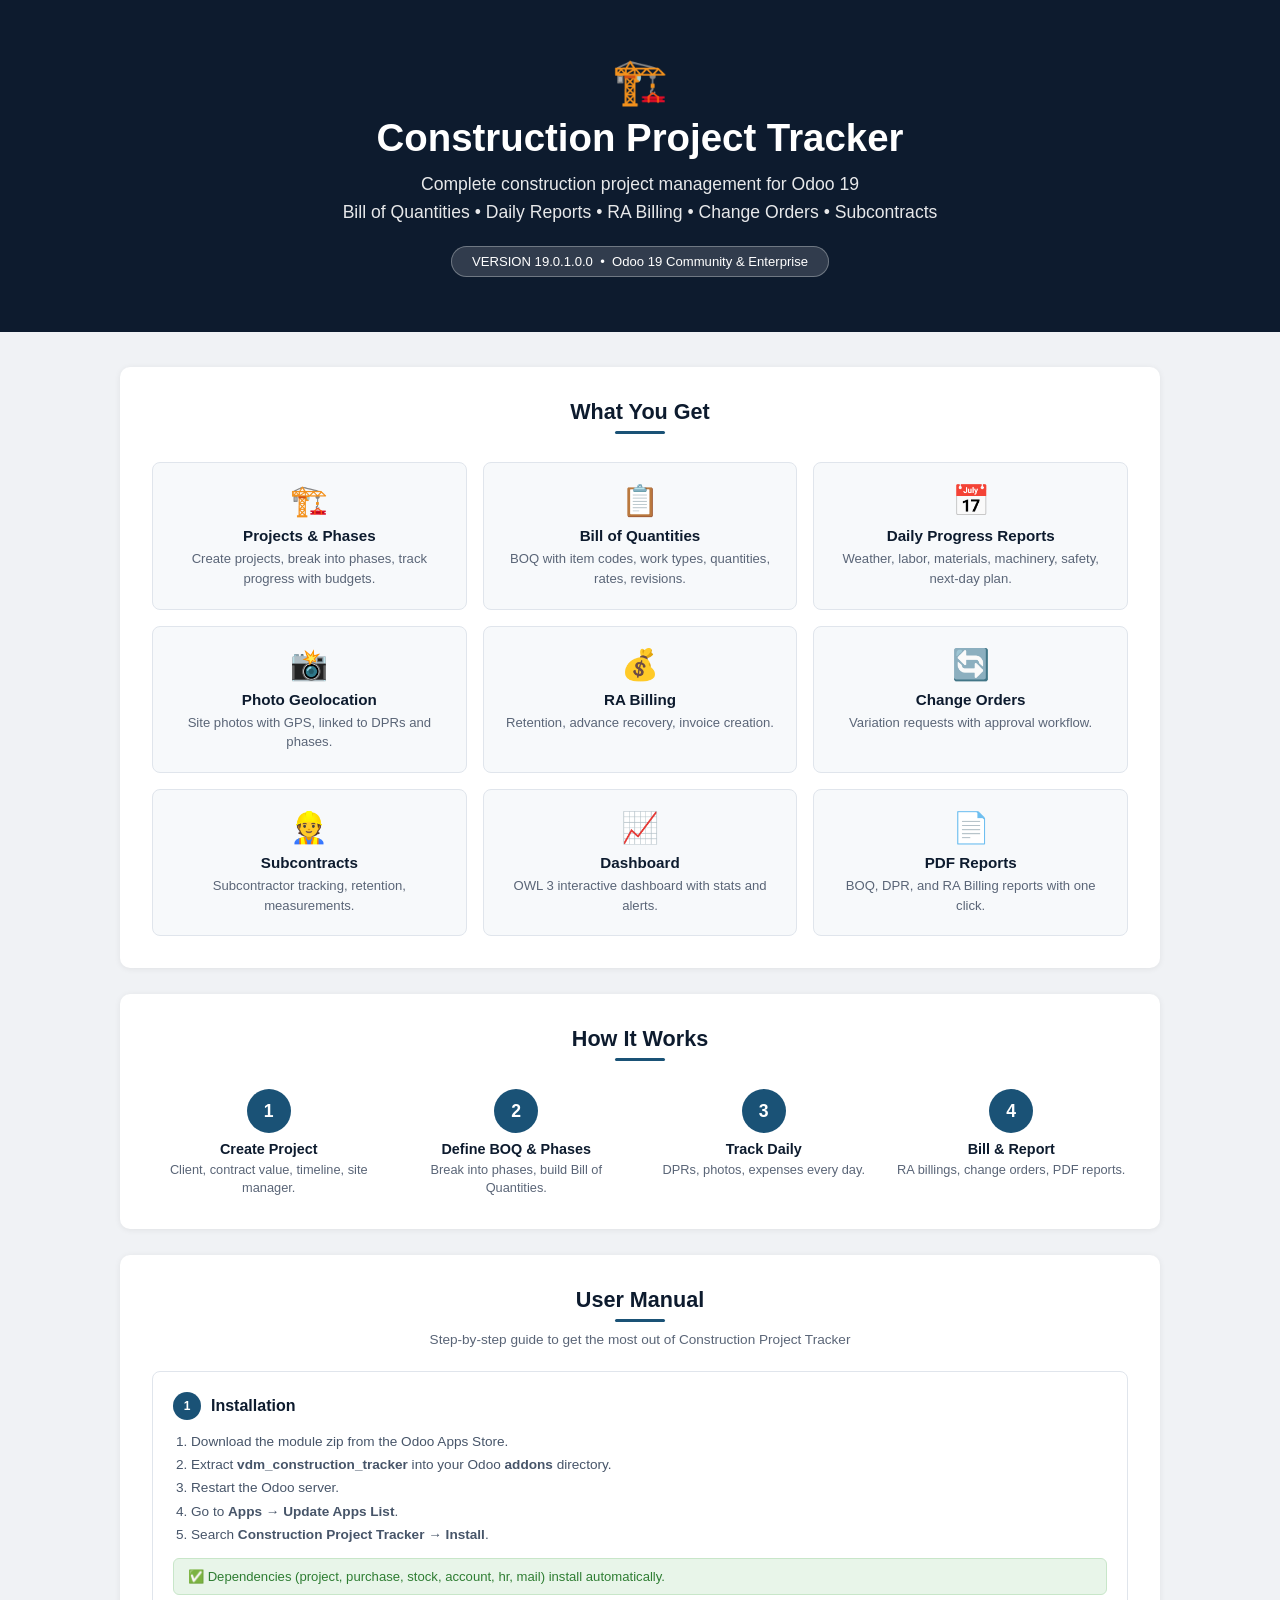
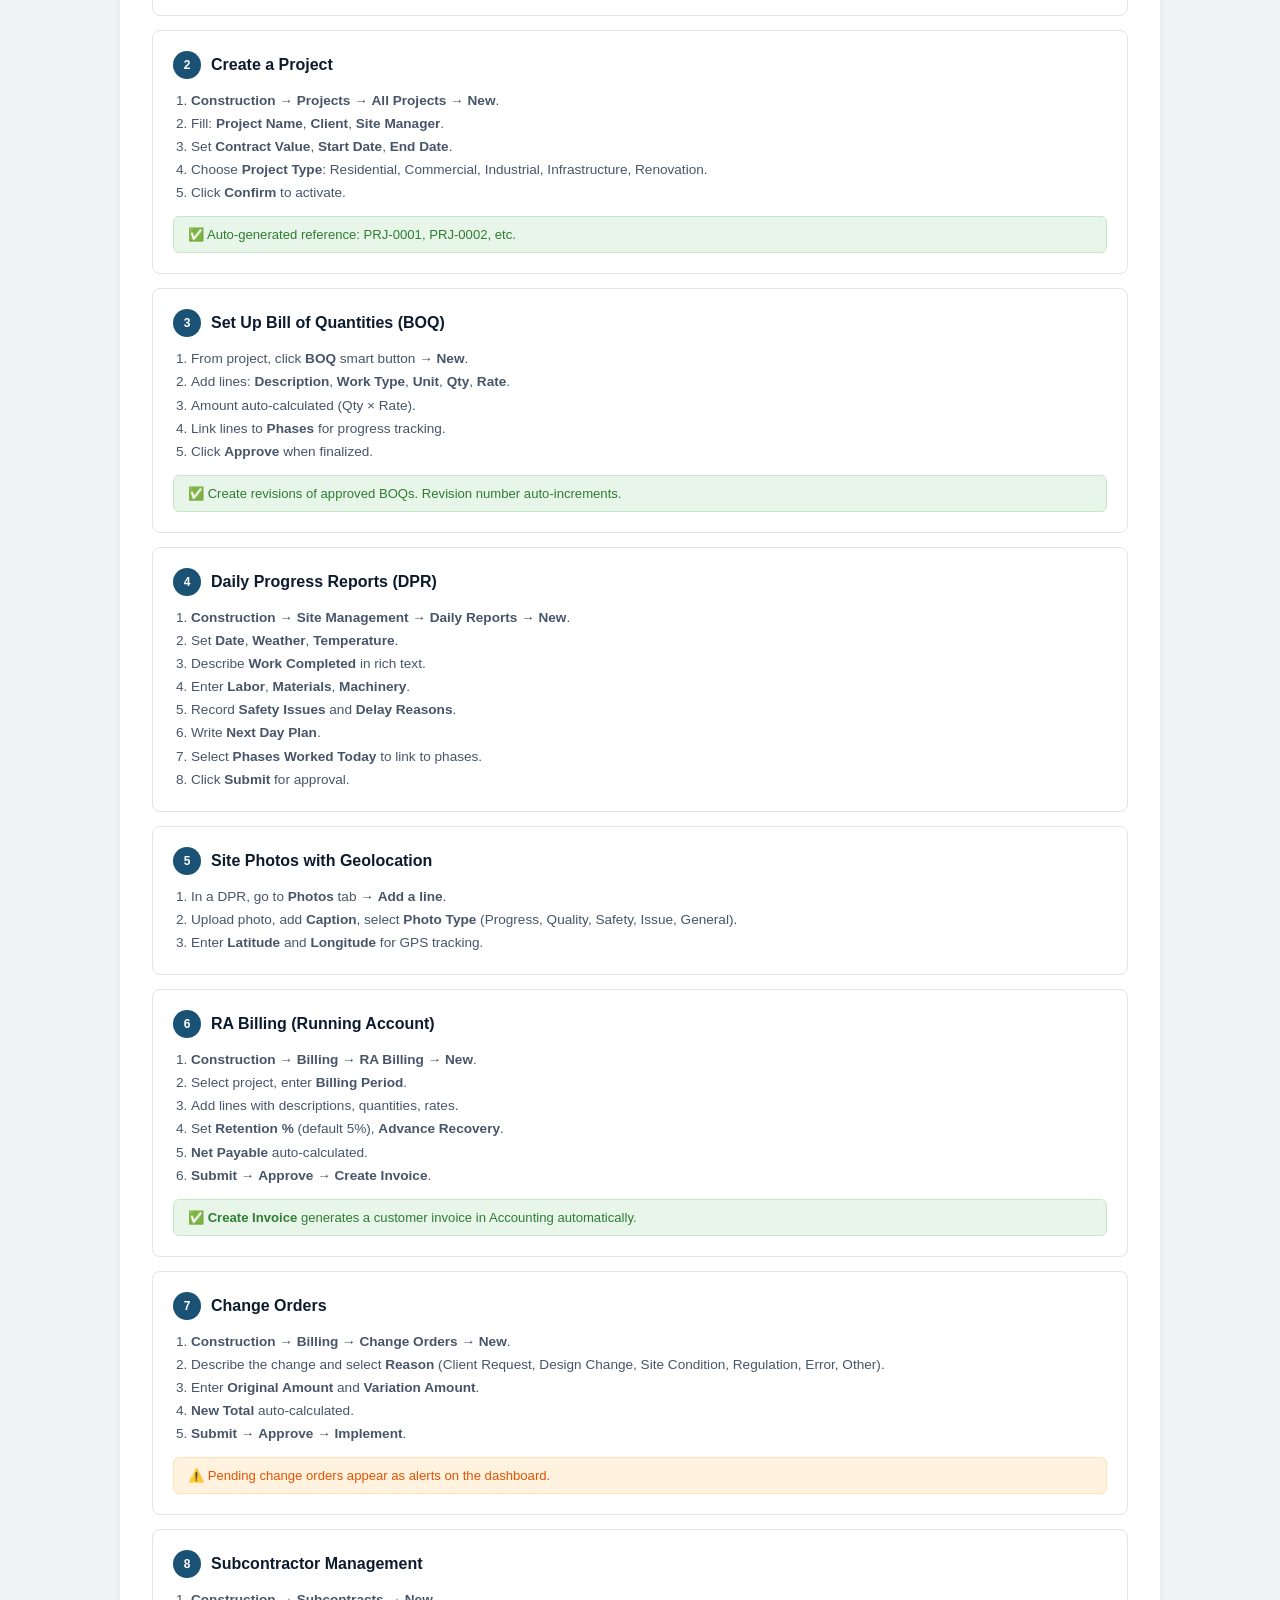
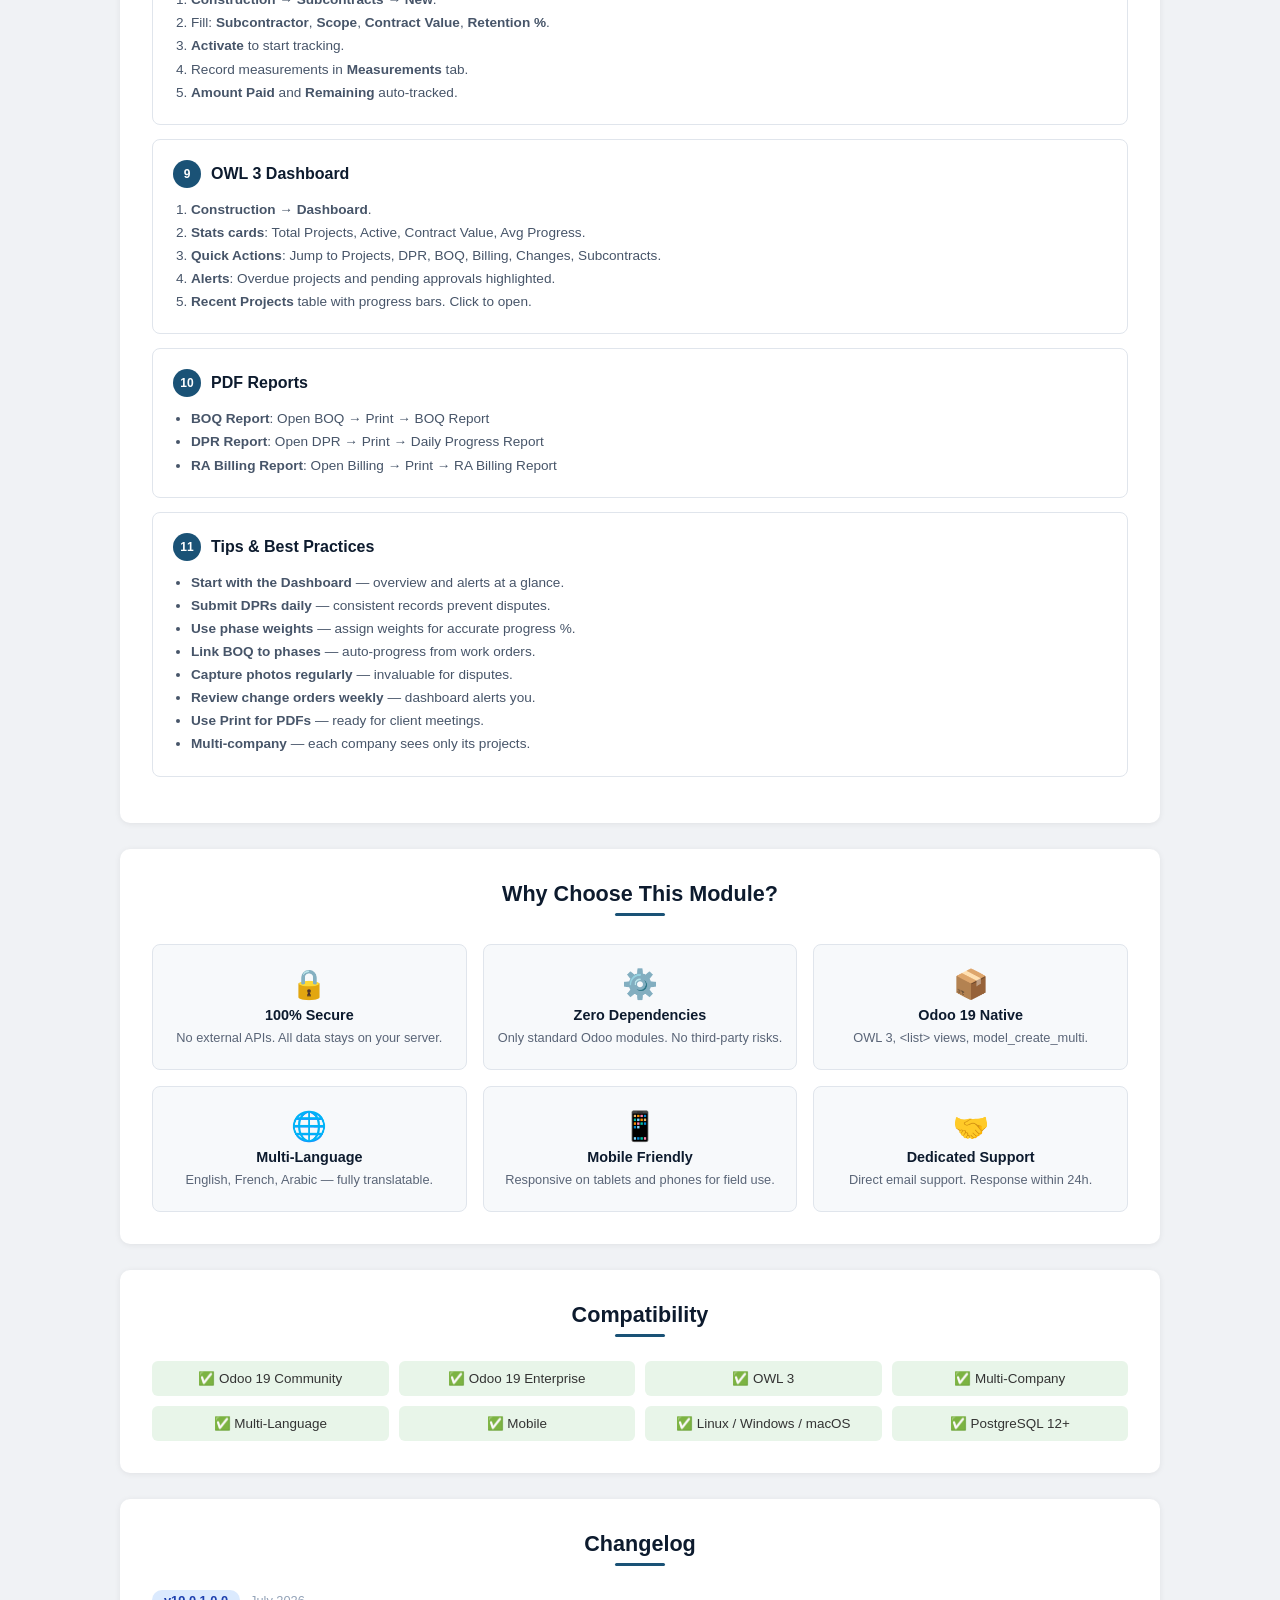
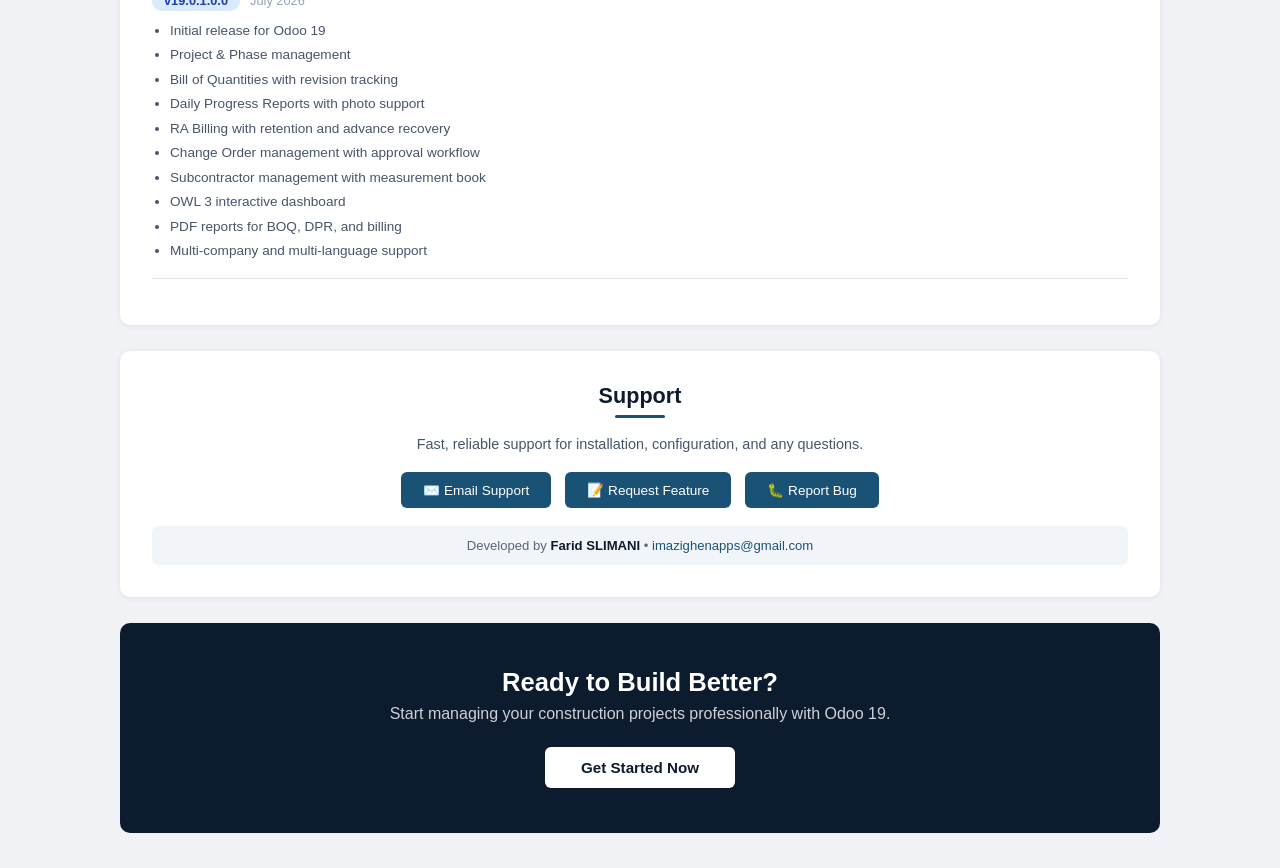
==== commit 56adc3a9: "Add files via upload" ====
--- a/vdm_construction_tracker/static/description/index.html
+++ b/vdm_construction_tracker/static/description/index.html
@@ -5,408 +5,346 @@
     <meta name="viewport" content="width=device-width, initial-scale=1.0"/>
     <title>Construction Project Tracker - Odoo 19 Module</title>
 </head>
-<body style="margin:0;padding:0;font-family:'Segoe UI',Tahoma,Geneva,Verdana,sans-serif;background:#f4f6f9;color:#333">
-
-<!-- ============================================================ -->
-<!-- HERO SECTION                                                  -->
-<!-- ============================================================ -->
-<div style="background:linear-gradient(135deg,#0a1628 0%,#162d50 40%,#1a5276 100%);color:#fff;padding:60px 40px;text-align:center">
-    <div style="max-width:900px;margin:0 auto">
-        <div style="font-size:3rem;margin-bottom:10px">&#x1F3D7;&#xFE0F;</div>
-        <h1 style="font-size:2.6rem;margin:0 0 12px 0;font-weight:800;letter-spacing:-0.5px">Construction Project Tracker</h1>
-        <p style="font-size:1.15rem;opacity:0.9;line-height:1.7;margin:0 0 25px 0">Complete construction project management for Odoo 19.<br/>Bill of Quantities &bull; Daily Reports &bull; RA Billing &bull; Change Orders &bull; Subcontracts</p>
-        <div style="display:inline-block;background:rgba(255,255,255,0.12);border:1px solid rgba(255,255,255,0.25);padding:8px 24px;border-radius:20px;font-size:0.85rem;letter-spacing:0.5px">VERSION 19.0.1.0.0 &nbsp;&bull;&nbsp; Odoo 19 Community &amp; Enterprise</div>
-    </div>
-</div>
-
-<!-- ============================================================ -->
-<!-- MAIN CONTAINER                                                -->
-<!-- ============================================================ -->
-<div style="max-width:1060px;margin:0 auto;padding:40px 20px">
-
-<!-- ============================================================ -->
-<!-- 1. FEATURES                                                   -->
-<!-- ============================================================ -->
-<div style="background:#fff;border-radius:12px;padding:36px;margin-bottom:30px;box-shadow:0 1px 8px rgba(0,0,0,0.06)">
-    <div style="text-align:center;margin-bottom:30px">
-        <h2 style="color:#0a1628;font-size:1.5rem;margin:0 0 8px 0">What You Get</h2>
-        <div style="width:60px;height:3px;background:#1a5276;margin:0 auto;border-radius:2px"></div>
-    </div>
-
-    <div style="display:grid;grid-template-columns:repeat(3,1fr);gap:20px">
-        <!-- 1 -->
-        <div style="background:#f8fafc;border:1px solid #e2e8f0;border-radius:10px;padding:22px;text-align:center">
-            <div style="font-size:2rem;margin-bottom:10px">&#x1F3D7;&#xFE0F;</div>
-            <h3 style="color:#0a1628;font-size:1rem;margin:0 0 6px 0">Projects &amp; Phases</h3>
-            <p style="color:#64748b;font-size:0.85rem;line-height:1.5;margin:0">Create projects, break into phases, track progress with budgets per phase.</p>
-        </div>
-        <!-- 2 -->
-        <div style="background:#f8fafc;border:1px solid #e2e8f0;border-radius:10px;padding:22px;text-align:center">
-            <div style="font-size:2rem;margin-bottom:10px">&#x1F4CB;</div>
-            <h3 style="color:#0a1628;font-size:1rem;margin:0 0 6px 0">Bill of Quantities</h3>
-            <p style="color:#64748b;font-size:0.85rem;line-height:1.5;margin:0">BOQ with item codes, work types, quantities, unit rates, and revision tracking.</p>
-        </div>
-        <!-- 3 -->
-        <div style="background:#f8fafc;border:1px solid #e2e8f0;border-radius:10px;padding:22px;text-align:center">
-            <div style="font-size:2rem;margin-bottom:10px">&#x1F4C5;</div>
-            <h3 style="color:#0a1628;font-size:1rem;margin:0 0 6px 0">Daily Progress Reports</h3>
-            <p style="color:#64748b;font-size:0.85rem;line-height:1.5;margin:0">Daily site diary: weather, labor, materials, machinery, safety, next-day plan.</p>
-        </div>
-        <!-- 4 -->
-        <div style="background:#f8fafc;border:1px solid #e2e8f0;border-radius:10px;padding:22px;text-align:center">
-            <div style="font-size:2rem;margin-bottom:10px">&#x1F4F8;</div>
-            <h3 style="color:#0a1628;font-size:1rem;margin:0 0 6px 0">Photo Geolocation</h3>
-            <p style="color:#64748b;font-size:0.85rem;line-height:1.5;margin:0">Capture site photos with GPS, linked to DPRs. Organize by type.</p>
-        </div>
-        <!-- 5 -->
-        <div style="background:#f8fafc;border:1px solid #e2e8f0;border-radius:10px;padding:22px;text-align:center">
-            <div style="font-size:2rem;margin-bottom:10px">&#x1F4B0;</div>
-            <h3 style="color:#0a1628;font-size:1rem;margin:0 0 6px 0">RA Billing</h3>
-            <p style="color:#64748b;font-size:0.85rem;line-height:1.5;margin:0">Running Account billing with retention, advance recovery, invoice creation.</p>
-        </div>
-        <!-- 6 -->
-        <div style="background:#f8fafc;border:1px solid #e2e8f0;border-radius:10px;padding:22px;text-align:center">
-            <div style="font-size:2rem;margin-bottom:10px">&#x1F504;</div>
-            <h3 style="color:#0a1628;font-size:1rem;margin:0 0 6px 0">Change Orders</h3>
-            <p style="color:#64748b;font-size:0.85rem;line-height:1.5;margin:0">Variation requests with approval workflow and budget impact tracking.</p>
-        </div>
-        <!-- 7 -->
-        <div style="background:#f8fafc;border:1px solid #e2e8f0;border-radius:10px;padding:22px;text-align:center">
-            <div style="font-size:2rem;margin-bottom:10px">&#x1F477;</div>
-            <h3 style="color:#0a1628;font-size:1rem;margin:0 0 6px 0">Subcontracts</h3>
-            <p style="color:#64748b;font-size:0.85rem;line-height:1.5;margin:0">Track subcontractors, retention, payments, and measurement books.</p>
-        </div>
-        <!-- 8 -->
-        <div style="background:#f8fafc;border:1px solid #e2e8f0;border-radius:10px;padding:22px;text-align:center">
-            <div style="font-size:2rem;margin-bottom:10px">&#x1F4C8;</div>
-            <h3 style="color:#0a1628;font-size:1rem;margin:0 0 6px 0">Dashboard</h3>
-            <p style="color:#64748b;font-size:0.85rem;line-height:1.5;margin:0">OWL 3 interactive dashboard with stats, alerts, and quick actions.</p>
-        </div>
-        <!-- 9 -->
-        <div style="background:#f8fafc;border:1px solid #e2e8f0;border-radius:10px;padding:22px;text-align:center">
-            <div style="font-size:2rem;margin-bottom:10px">&#x1F4C4;</div>
-            <h3 style="color:#0a1628;font-size:1rem;margin:0 0 6px 0">PDF Reports</h3>
-            <p style="color:#64748b;font-size:0.85rem;line-height:1.5;margin:0">Generate BOQ, DPR, and RA Billing reports with one click.</p>
-        </div>
-    </div>
-</div>
-
-<!-- ============================================================ -->
-<!-- 2. HOW IT WORKS                                               -->
-<!-- ============================================================ -->
-<div style="background:#fff;border-radius:12px;padding:36px;margin-bottom:30px;box-shadow:0 1px 8px rgba(0,0,0,0.06)">
-    <div style="text-align:center;margin-bottom:30px">
-        <h2 style="color:#0a1628;font-size:1.5rem;margin:0 0 8px 0">How It Works</h2>
-        <div style="width:60px;height:3px;background:#1a5276;margin:0 auto;border-radius:2px"></div>
-    </div>
-
-    <div style="display:grid;grid-template-columns:repeat(4,1fr);gap:16px;text-align:center">
+<body style="margin:0;padding:0;font-family:Arial,Helvetica,sans-serif;background:#f0f2f5;color:#333">
+
+<!-- HERO -->
+<div style="background:#0d1b2e;color:#fff;padding:55px 30px;text-align:center">
+    <div style="max-width:850px;margin:0 auto">
+        <div style="font-size:2.8rem;margin-bottom:8px">&#x1F3D7;&#xFE0F;</div>
+        <h1 style="font-size:2.4rem;margin:0 0 10px 0;font-weight:700">Construction Project Tracker</h1>
+        <p style="font-size:1.1rem;opacity:0.9;line-height:1.6;margin:0 0 20px 0">Complete construction project management for Odoo 19<br/>Bill of Quantities &bull; Daily Reports &bull; RA Billing &bull; Change Orders &bull; Subcontracts</p>
+        <span style="display:inline-block;background:rgba(255,255,255,0.15);border:1px solid rgba(255,255,255,0.3);padding:7px 20px;border-radius:18px;font-size:0.82rem">VERSION 19.0.1.0.0 &nbsp;&bull;&nbsp; Odoo 19 Community &amp; Enterprise</span>
+    </div>
+</div>
+
+<!-- CONTAINER -->
+<div style="max-width:1040px;margin:0 auto;padding:35px 18px">
+
+<!-- 1. FEATURES -->
+<div style="background:#fff;border-radius:10px;padding:32px;margin-bottom:26px;box-shadow:0 1px 6px rgba(0,0,0,0.07)">
+    <h2 style="color:#0d1b2e;font-size:1.35rem;margin:0 0 6px 0;text-align:center">What You Get</h2>
+    <div style="width:50px;height:3px;background:#1a5276;margin:0 auto 28px auto;border-radius:2px"></div>
+    <div style="display:grid;grid-template-columns:repeat(3,1fr);gap:16px">
+        <div style="background:#f7f9fb;border:1px solid #e0e5ec;border-radius:8px;padding:20px;text-align:center">
+            <div style="font-size:1.9rem;margin-bottom:8px">&#x1F3D7;&#xFE0F;</div>
+            <h3 style="color:#0d1b2e;font-size:0.95rem;margin:0 0 5px 0">Projects &amp; Phases</h3>
+            <p style="color:#5a6577;font-size:0.82rem;line-height:1.5;margin:0">Create projects, break into phases, track progress with budgets.</p>
+        </div>
+        <div style="background:#f7f9fb;border:1px solid #e0e5ec;border-radius:8px;padding:20px;text-align:center">
+            <div style="font-size:1.9rem;margin-bottom:8px">&#x1F4CB;</div>
+            <h3 style="color:#0d1b2e;font-size:0.95rem;margin:0 0 5px 0">Bill of Quantities</h3>
+            <p style="color:#5a6577;font-size:0.82rem;line-height:1.5;margin:0">BOQ with item codes, work types, quantities, rates, revisions.</p>
+        </div>
+        <div style="background:#f7f9fb;border:1px solid #e0e5ec;border-radius:8px;padding:20px;text-align:center">
+            <div style="font-size:1.9rem;margin-bottom:8px">&#x1F4C5;</div>
+            <h3 style="color:#0d1b2e;font-size:0.95rem;margin:0 0 5px 0">Daily Progress Reports</h3>
+            <p style="color:#5a6577;font-size:0.82rem;line-height:1.5;margin:0">Weather, labor, materials, machinery, safety, next-day plan.</p>
+        </div>
+        <div style="background:#f7f9fb;border:1px solid #e0e5ec;border-radius:8px;padding:20px;text-align:center">
+            <div style="font-size:1.9rem;margin-bottom:8px">&#x1F4F8;</div>
+            <h3 style="color:#0d1b2e;font-size:0.95rem;margin:0 0 5px 0">Photo Geolocation</h3>
+            <p style="color:#5a6577;font-size:0.82rem;line-height:1.5;margin:0">Site photos with GPS, linked to DPRs and phases.</p>
+        </div>
+        <div style="background:#f7f9fb;border:1px solid #e0e5ec;border-radius:8px;padding:20px;text-align:center">
+            <div style="font-size:1.9rem;margin-bottom:8px">&#x1F4B0;</div>
+            <h3 style="color:#0d1b2e;font-size:0.95rem;margin:0 0 5px 0">RA Billing</h3>
+            <p style="color:#5a6577;font-size:0.82rem;line-height:1.5;margin:0">Retention, advance recovery, invoice creation.</p>
+        </div>
+        <div style="background:#f7f9fb;border:1px solid #e0e5ec;border-radius:8px;padding:20px;text-align:center">
+            <div style="font-size:1.9rem;margin-bottom:8px">&#x1F504;</div>
+            <h3 style="color:#0d1b2e;font-size:0.95rem;margin:0 0 5px 0">Change Orders</h3>
+            <p style="color:#5a6577;font-size:0.82rem;line-height:1.5;margin:0">Variation requests with approval workflow.</p>
+        </div>
+        <div style="background:#f7f9fb;border:1px solid #e0e5ec;border-radius:8px;padding:20px;text-align:center">
+            <div style="font-size:1.9rem;margin-bottom:8px">&#x1F477;</div>
+            <h3 style="color:#0d1b2e;font-size:0.95rem;margin:0 0 5px 0">Subcontracts</h3>
+            <p style="color:#5a6577;font-size:0.82rem;line-height:1.5;margin:0">Subcontractor tracking, retention, measurements.</p>
+        </div>
+        <div style="background:#f7f9fb;border:1px solid #e0e5ec;border-radius:8px;padding:20px;text-align:center">
+            <div style="font-size:1.9rem;margin-bottom:8px">&#x1F4C8;</div>
+            <h3 style="color:#0d1b2e;font-size:0.95rem;margin:0 0 5px 0">Dashboard</h3>
+            <p style="color:#5a6577;font-size:0.82rem;line-height:1.5;margin:0">OWL 3 interactive dashboard with stats and alerts.</p>
+        </div>
+        <div style="background:#f7f9fb;border:1px solid #e0e5ec;border-radius:8px;padding:20px;text-align:center">
+            <div style="font-size:1.9rem;margin-bottom:8px">&#x1F4C4;</div>
+            <h3 style="color:#0d1b2e;font-size:0.95rem;margin:0 0 5px 0">PDF Reports</h3>
+            <p style="color:#5a6577;font-size:0.82rem;line-height:1.5;margin:0">BOQ, DPR, and RA Billing reports with one click.</p>
+        </div>
+    </div>
+</div>
+
+<!-- 2. HOW IT WORKS -->
+<div style="background:#fff;border-radius:10px;padding:32px;margin-bottom:26px;box-shadow:0 1px 6px rgba(0,0,0,0.07)">
+    <h2 style="color:#0d1b2e;font-size:1.35rem;margin:0 0 6px 0;text-align:center">How It Works</h2>
+    <div style="width:50px;height:3px;background:#1a5276;margin:0 auto 28px auto;border-radius:2px"></div>
+    <div style="display:grid;grid-template-columns:repeat(4,1fr);gap:14px;text-align:center">
         <div>
-            <div style="display:inline-flex;width:48px;height:48px;align-items:center;justify-content:center;background:#1a5276;color:#fff;border-radius:50%;font-size:1.2rem;font-weight:700;margin-bottom:10px">1</div>
-            <h4 style="color:#0a1628;font-size:0.95rem;margin:0 0 4px 0">Create Project</h4>
-            <p style="color:#64748b;font-size:0.82rem;line-height:1.4;margin:0">Set up client, contract value, timeline, and site manager.</p>
+            <div style="display:inline-flex;width:44px;height:44px;align-items:center;justify-content:center;background:#1a5276;color:#fff;border-radius:50%;font-size:1.1rem;font-weight:700;margin-bottom:8px">1</div>
+            <h4 style="color:#0d1b2e;font-size:0.9rem;margin:0 0 4px 0">Create Project</h4>
+            <p style="color:#5a6577;font-size:0.8rem;line-height:1.4;margin:0">Client, contract value, timeline, site manager.</p>
         </div>
         <div>
-            <div style="display:inline-flex;width:48px;height:48px;align-items:center;justify-content:center;background:#1a5276;color:#fff;border-radius:50%;font-size:1.2rem;font-weight:700;margin-bottom:10px">2</div>
-            <h4 style="color:#0a1628;font-size:0.95rem;margin:0 0 4px 0">Define BOQ &amp; Phases</h4>
-            <p style="color:#64748b;font-size:0.82rem;line-height:1.4;margin:0">Break into phases and build your Bill of Quantities.</p>
+            <div style="display:inline-flex;width:44px;height:44px;align-items:center;justify-content:center;background:#1a5276;color:#fff;border-radius:50%;font-size:1.1rem;font-weight:700;margin-bottom:8px">2</div>
+            <h4 style="color:#0d1b2e;font-size:0.9rem;margin:0 0 4px 0">Define BOQ &amp; Phases</h4>
+            <p style="color:#5a6577;font-size:0.8rem;line-height:1.4;margin:0">Break into phases, build Bill of Quantities.</p>
         </div>
         <div>
-            <div style="display:inline-flex;width:48px;height:48px;align-items:center;justify-content:center;background:#1a5276;color:#fff;border-radius:50%;font-size:1.2rem;font-weight:700;margin-bottom:10px">3</div>
-            <h4 style="color:#0a1628;font-size:0.95rem;margin:0 0 4px 0">Track Daily</h4>
-            <p style="color:#64748b;font-size:0.82rem;line-height:1.4;margin:0">Submit DPRs, capture photos, log expenses every day.</p>
+            <div style="display:inline-flex;width:44px;height:44px;align-items:center;justify-content:center;background:#1a5276;color:#fff;border-radius:50%;font-size:1.1rem;font-weight:700;margin-bottom:8px">3</div>
+            <h4 style="color:#0d1b2e;font-size:0.9rem;margin:0 0 4px 0">Track Daily</h4>
+            <p style="color:#5a6577;font-size:0.8rem;line-height:1.4;margin:0">DPRs, photos, expenses every day.</p>
         </div>
         <div>
-            <div style="display:inline-flex;width:48px;height:48px;align-items:center;justify-content:center;background:#1a5276;color:#fff;border-radius:50%;font-size:1.2rem;font-weight:700;margin-bottom:10px">4</div>
-            <h4 style="color:#0a1628;font-size:0.95rem;margin:0 0 4px 0">Bill &amp; Report</h4>
-            <p style="color:#64748b;font-size:0.82rem;line-height:1.4;margin:0">Create billings, handle changes, generate PDF reports.</p>
-        </div>
-    </div>
-</div>
-
-<!-- ============================================================ -->
-<!-- 3. USER MANUAL                                                -->
-<!-- ============================================================ -->
-<div style="background:#fff;border-radius:12px;padding:36px;margin-bottom:30px;box-shadow:0 1px 8px rgba(0,0,0,0.06)">
-    <div style="text-align:center;margin-bottom:30px">
-        <h2 style="color:#0a1628;font-size:1.5rem;margin:0 0 8px 0">User Manual</h2>
-        <div style="width:60px;height:3px;background:#1a5276;margin:0 auto;border-radius:2px"></div>
-        <p style="color:#64748b;font-size:0.9rem;margin:10px 0 0 0">Step-by-step guide to get the most out of Construction Project Tracker</p>
-    </div>
-
-    <!-- 1. Installation -->
-    <div style="border:1px solid #e2e8f0;border-radius:10px;padding:24px;margin-bottom:16px">
-        <div style="display:flex;align-items:center;gap:12px;margin-bottom:12px">
-            <div style="min-width:32px;height:32px;background:#1a5276;color:#fff;border-radius:50%;display:flex;align-items:center;justify-content:center;font-size:0.8rem;font-weight:700">1</div>
-            <h3 style="color:#0a1628;font-size:1.05rem;margin:0">Installation</h3>
-        </div>
-        <div style="color:#475569;font-size:0.9rem;line-height:1.7">
-            <ol style="margin:0;padding-left:20px">
-                <li style="margin-bottom:4px">Download the module zip from the Odoo Apps Store.</li>
-                <li style="margin-bottom:4px">Extract <code style="background:#f1f5f9;padding:2px 6px;border-radius:4px;font-size:0.85rem">vdm_construction_tracker</code> into your Odoo <code style="background:#f1f5f9;padding:2px 6px;border-radius:4px;font-size:0.85rem">addons</code> directory.</li>
-                <li style="margin-bottom:4px">Restart the Odoo server.</li>
-                <li style="margin-bottom:4px">Go to <strong>Apps</strong> &rarr; <strong>Update Apps List</strong>.</li>
-                <li style="margin-bottom:4px">Search <strong>Construction Project Tracker</strong> &rarr; <strong>Install</strong>.</li>
-            </ol>
-        </div>
-        <div style="background:#ecfdf5;border:1px solid #a7f3d0;border-radius:8px;padding:12px 16px;margin-top:14px;font-size:0.85rem;color:#065f46">&#x2705; Dependencies (project, purchase, stock, account, hr, mail) are installed automatically.</div>
-    </div>
-
-    <!-- 2. Create Project -->
-    <div style="border:1px solid #e2e8f0;border-radius:10px;padding:24px;margin-bottom:16px">
-        <div style="display:flex;align-items:center;gap:12px;margin-bottom:12px">
-            <div style="min-width:32px;height:32px;background:#1a5276;color:#fff;border-radius:50%;display:flex;align-items:center;justify-content:center;font-size:0.8rem;font-weight:700">2</div>
-            <h3 style="color:#0a1628;font-size:1.05rem;margin:0">Create a Project</h3>
-        </div>
-        <div style="color:#475569;font-size:0.9rem;line-height:1.7">
-            <ol style="margin:0;padding-left:20px">
-                <li style="margin-bottom:4px"><strong>Construction</strong> &rarr; <strong>Projects</strong> &rarr; <strong>All Projects</strong> &rarr; <strong>New</strong>.</li>
-                <li style="margin-bottom:4px">Fill in: <strong>Project Name</strong>, <strong>Client</strong>, <strong>Site Manager</strong>.</li>
-                <li style="margin-bottom:4px">Set <strong>Contract Value</strong>, <strong>Start Date</strong>, <strong>End Date</strong>.</li>
-                <li style="margin-bottom:4px">Choose <strong>Project Type</strong>: Residential, Commercial, Industrial, Infrastructure, Renovation.</li>
-                <li style="margin-bottom:4px">Click <strong>Confirm</strong> to activate.</li>
-            </ol>
-        </div>
-        <div style="background:#ecfdf5;border:1px solid #a7f3d0;border-radius:8px;padding:12px 16px;margin-top:14px;font-size:0.85rem;color:#065f46">&#x2705; Auto-generated reference: PRJ-0001, PRJ-0002, etc.</div>
-    </div>
-
-    <!-- 3. BOQ -->
-    <div style="border:1px solid #e2e8f0;border-radius:10px;padding:24px;margin-bottom:16px">
-        <div style="display:flex;align-items:center;gap:12px;margin-bottom:12px">
-            <div style="min-width:32px;height:32px;background:#1a5276;color:#fff;border-radius:50%;display:flex;align-items:center;justify-content:center;font-size:0.8rem;font-weight:700">3</div>
-            <h3 style="color:#0a1628;font-size:1.05rem;margin:0">Set Up Bill of Quantities (BOQ)</h3>
-        </div>
-        <div style="color:#475569;font-size:0.9rem;line-height:1.7">
-            <ol style="margin:0;padding-left:20px">
-                <li style="margin-bottom:4px">From project, click <strong>BOQ</strong> smart button &rarr; <strong>New</strong>.</li>
-                <li style="margin-bottom:4px">Add lines: <strong>Description</strong>, <strong>Work Type</strong>, <strong>Unit</strong>, <strong>Qty</strong>, <strong>Rate</strong>.</li>
-                <li style="margin-bottom:4px">Amount auto-calculated (Qty &times; Rate).</li>
-                <li style="margin-bottom:4px">Link lines to <strong>Phases</strong> for progress tracking.</li>
-                <li style="margin-bottom:4px">Click <strong>Approve</strong> when finalized.</li>
-            </ol>
-        </div>
-        <div style="background:#ecfdf5;border:1px solid #a7f3d0;border-radius:8px;padding:12px 16px;margin-top:14px;font-size:0.85rem;color:#065f46">&#x2705; Create revisions of approved BOQs. Revision number auto-increments.</div>
-    </div>
-
-    <!-- 4. DPR -->
-    <div style="border:1px solid #e2e8f0;border-radius:10px;padding:24px;margin-bottom:16px">
-        <div style="display:flex;align-items:center;gap:12px;margin-bottom:12px">
-            <div style="min-width:32px;height:32px;background:#1a5276;color:#fff;border-radius:50%;display:flex;align-items:center;justify-content:center;font-size:0.8rem;font-weight:700">4</div>
-            <h3 style="color:#0a1628;font-size:1.05rem;margin:0">Daily Progress Reports (DPR)</h3>
-        </div>
-        <div style="color:#475569;font-size:0.9rem;line-height:1.7">
-            <ol style="margin:0;padding-left:20px">
-                <li style="margin-bottom:4px"><strong>Construction</strong> &rarr; <strong>Site Management</strong> &rarr; <strong>Daily Reports</strong> &rarr; <strong>New</strong>.</li>
-                <li style="margin-bottom:4px">Set <strong>Date</strong>, <strong>Weather</strong>, <strong>Temperature</strong>.</li>
-                <li style="margin-bottom:4px">Describe <strong>Work Completed</strong> in rich text.</li>
-                <li style="margin-bottom:4px">Enter <strong>Labor</strong>, <strong>Materials</strong>, <strong>Machinery</strong>.</li>
-                <li style="margin-bottom:4px">Record <strong>Safety Issues</strong> and <strong>Delay Reasons</strong>.</li>
-                <li style="margin-bottom:4px">Write <strong>Next Day Plan</strong>.</li>
-                <li style="margin-bottom:4px">Select <strong>Phases Worked Today</strong> to link to phases.</li>
-                <li style="margin-bottom:4px">Click <strong>Submit</strong> for approval.</li>
-            </ol>
-        </div>
-    </div>
-
-    <!-- 5. Photos -->
-    <div style="border:1px solid #e2e8f0;border-radius:10px;padding:24px;margin-bottom:16px">
-        <div style="display:flex;align-items:center;gap:12px;margin-bottom:12px">
-            <div style="min-width:32px;height:32px;background:#1a5276;color:#fff;border-radius:50%;display:flex;align-items:center;justify-content:center;font-size:0.8rem;font-weight:700">5</div>
-            <h3 style="color:#0a1628;font-size:1.05rem;margin:0">Site Photos with Geolocation</h3>
-        </div>
-        <div style="color:#475569;font-size:0.9rem;line-height:1.7">
-            <ol style="margin:0;padding-left:20px">
-                <li style="margin-bottom:4px">In a DPR, go to <strong>Photos</strong> tab &rarr; <strong>Add a line</strong>.</li>
-                <li style="margin-bottom:4px">Upload photo, add <strong>Caption</strong>, select <strong>Photo Type</strong> (Progress, Quality, Safety, Issue, General).</li>
-                <li style="margin-bottom:4px">Enter <strong>Latitude</strong> and <strong>Longitude</strong> for GPS tracking.</li>
-            </ol>
-        </div>
-    </div>
-
-    <!-- 6. Billing -->
-    <div style="border:1px solid #e2e8f0;border-radius:10px;padding:24px;margin-bottom:16px">
-        <div style="display:flex;align-items:center;gap:12px;margin-bottom:12px">
-            <div style="min-width:32px;height:32px;background:#1a5276;color:#fff;border-radius:50%;display:flex;align-items:center;justify-content:center;font-size:0.8rem;font-weight:700">6</div>
-            <h3 style="color:#0a1628;font-size:1.05rem;margin:0">RA Billing (Running Account)</h3>
-        </div>
-        <div style="color:#475569;font-size:0.9rem;line-height:1.7">
-            <ol style="margin:0;padding-left:20px">
-                <li style="margin-bottom:4px"><strong>Construction</strong> &rarr; <strong>Billing</strong> &rarr; <strong>RA Billing</strong> &rarr; <strong>New</strong>.</li>
-                <li style="margin-bottom:4px">Select project, enter <strong>Billing Period</strong>.</li>
-                <li style="margin-bottom:4px">Add lines with descriptions, quantities, rates.</li>
-                <li style="margin-bottom:4px">Set <strong>Retention %</strong> (default 5%), <strong>Advance Recovery</strong>.</li>
-                <li style="margin-bottom:4px"><strong>Net Payable</strong> auto-calculated.</li>
-                <li style="margin-bottom:4px"><strong>Submit</strong> &rarr; <strong>Approve</strong> &rarr; <strong>Create Invoice</strong>.</li>
-            </ol>
-        </div>
-        <div style="background:#ecfdf5;border:1px solid #a7f3d0;border-radius:8px;padding:12px 16px;margin-top:14px;font-size:0.85rem;color:#065f46">&#x2705; <strong>Create Invoice</strong> generates a customer invoice in Accounting automatically.</div>
-    </div>
-
-    <!-- 7. Change Orders -->
-    <div style="border:1px solid #e2e8f0;border-radius:10px;padding:24px;margin-bottom:16px">
-        <div style="display:flex;align-items:center;gap:12px;margin-bottom:12px">
-            <div style="min-width:32px;height:32px;background:#1a5276;color:#fff;border-radius:50%;display:flex;align-items:center;justify-content:center;font-size:0.8rem;font-weight:700">7</div>
-            <h3 style="color:#0a1628;font-size:1.05rem;margin:0">Change Orders</h3>
-        </div>
-        <div style="color:#475569;font-size:0.9rem;line-height:1.7">
-            <ol style="margin:0;padding-left:20px">
-                <li style="margin-bottom:4px"><strong>Construction</strong> &rarr; <strong>Billing</strong> &rarr; <strong>Change Orders</strong> &rarr; <strong>New</strong>.</li>
-                <li style="margin-bottom:4px">Describe the change and select <strong>Reason</strong> (Client Request, Design Change, Site Condition, Regulation, Error, Other).</li>
-                <li style="margin-bottom:4px">Enter <strong>Original Amount</strong> and <strong>Variation Amount</strong>.</li>
-                <li style="margin-bottom:4px"><strong>New Total</strong> auto-calculated.</li>
-                <li style="margin-bottom:4px"><strong>Submit</strong> &rarr; <strong>Approve</strong> &rarr; <strong>Implement</strong>.</li>
-            </ol>
-        </div>
-        <div style="background:#fef3c7;border:1px solid #fcd34d;border-radius:8px;padding:12px 16px;margin-top:14px;font-size:0.85rem;color:#92400e">&#x26A0;&#xFE0F; Pending change orders appear as alerts on the dashboard.</div>
-    </div>
-
-    <!-- 8. Subcontracts -->
-    <div style="border:1px solid #e2e8f0;border-radius:10px;padding:24px;margin-bottom:16px">
-        <div style="display:flex;align-items:center;gap:12px;margin-bottom:12px">
-            <div style="min-width:32px;height:32px;background:#1a5276;color:#fff;border-radius:50%;display:flex;align-items:center;justify-content:center;font-size:0.8rem;font-weight:700">8</div>
-            <h3 style="color:#0a1628;font-size:1.05rem;margin:0">Subcontractor Management</h3>
-        </div>
-        <div style="color:#475569;font-size:0.9rem;line-height:1.7">
-            <ol style="margin:0;padding-left:20px">
-                <li style="margin-bottom:4px"><strong>Construction</strong> &rarr; <strong>Subcontracts</strong> &rarr; <strong>New</strong>.</li>
-                <li style="margin-bottom:4px">Fill: <strong>Subcontractor</strong>, <strong>Scope</strong>, <strong>Contract Value</strong>, <strong>Retention %</strong>.</li>
-                <li style="margin-bottom:4px"><strong>Activate</strong> to start tracking.</li>
-                <li style="margin-bottom:4px">Record measurements in <strong>Measurements</strong> tab.</li>
-                <li style="margin-bottom:4px"><strong>Amount Paid</strong> and <strong>Remaining</strong> auto-tracked.</li>
-            </ol>
-        </div>
-    </div>
-
-    <!-- 9. Dashboard -->
-    <div style="border:1px solid #e2e8f0;border-radius:10px;padding:24px;margin-bottom:16px">
-        <div style="display:flex;align-items:center;gap:12px;margin-bottom:12px">
-            <div style="min-width:32px;height:32px;background:#1a5276;color:#fff;border-radius:50%;display:flex;align-items:center;justify-content:center;font-size:0.8rem;font-weight:700">9</div>
-            <h3 style="color:#0a1628;font-size:1.05rem;margin:0">OWL 3 Dashboard</h3>
-        </div>
-        <div style="color:#475569;font-size:0.9rem;line-height:1.7">
-            <ol style="margin:0;padding-left:20px">
-                <li style="margin-bottom:4px"><strong>Construction</strong> &rarr; <strong>Dashboard</strong>.</li>
-                <li style="margin-bottom:4px"><strong>Stats cards</strong>: Total Projects, Active, Contract Value, Avg Progress.</li>
-                <li style="margin-bottom:4px"><strong>Quick Actions</strong>: Jump to Projects, DPR, BOQ, Billing, Changes, Subcontracts.</li>
-                <li style="margin-bottom:4px"><strong>Alerts</strong>: Overdue projects and pending approvals highlighted.</li>
-                <li style="margin-bottom:4px"><strong>Recent Projects</strong> table with progress bars. Click to open.</li>
-            </ol>
-        </div>
-    </div>
-
-    <!-- 10. Reports -->
-    <div style="border:1px solid #e2e8f0;border-radius:10px;padding:24px;margin-bottom:16px">
-        <div style="display:flex;align-items:center;gap:12px;margin-bottom:12px">
-            <div style="min-width:32px;height:32px;background:#1a5276;color:#fff;border-radius:50%;display:flex;align-items:center;justify-content:center;font-size:0.8rem;font-weight:700">10</div>
-            <h3 style="color:#0a1628;font-size:1.05rem;margin:0">PDF Reports</h3>
-        </div>
-        <div style="color:#475569;font-size:0.9rem;line-height:1.7">
-            <ul style="margin:0;padding-left:20px">
-                <li style="margin-bottom:4px"><strong>BOQ Report</strong>: Open BOQ &rarr; Print &rarr; BOQ Report</li>
-                <li style="margin-bottom:4px"><strong>DPR Report</strong>: Open DPR &rarr; Print &rarr; Daily Progress Report</li>
-                <li style="margin-bottom:4px"><strong>RA Billing Report</strong>: Open Billing &rarr; Print &rarr; RA Billing Report</li>
-            </ul>
-        </div>
-    </div>
-
-    <!-- 11. Tips -->
-    <div style="border:1px solid #e2e8f0;border-radius:10px;padding:24px;margin-bottom:16px">
-        <div style="display:flex;align-items:center;gap:12px;margin-bottom:12px">
-            <div style="min-width:32px;height:32px;background:#1a5276;color:#fff;border-radius:50%;display:flex;align-items:center;justify-content:center;font-size:0.8rem;font-weight:700">11</div>
-            <h3 style="color:#0a1628;font-size:1.05rem;margin:0">Tips &amp; Best Practices</h3>
-        </div>
-        <div style="color:#475569;font-size:0.9rem;line-height:1.7">
-            <ul style="margin:0;padding-left:20px">
-                <li style="margin-bottom:4px"><strong>Start with the Dashboard</strong> &mdash; overview and alerts at a glance.</li>
-                <li style="margin-bottom:4px"><strong>Submit DPRs daily</strong> &mdash; consistent records prevent disputes.</li>
-                <li style="margin-bottom:4px"><strong>Use phase weights</strong> &mdash; assign weights for accurate progress %.</li>
-                <li style="margin-bottom:4px"><strong>Link BOQ to phases</strong> &mdash; auto-progress from work orders.</li>
-                <li style="margin-bottom:4px"><strong>Capture photos regularly</strong> &mdash; invaluable for disputes.</li>
-                <li style="margin-bottom:4px"><strong>Review change orders weekly</strong> &mdash; dashboard alerts you.</li>
-                <li style="margin-bottom:4px"><strong>Use Print for PDFs</strong> &mdash; ready for client meetings.</li>
-                <li style="margin-bottom:4px"><strong>Multi-company</strong> &mdash; each company sees only its projects.</li>
-            </ul>
-        </div>
-    </div>
-</div>
-
-<!-- ============================================================ -->
-<!-- 4. WHY CHOOSE US                                              -->
-<!-- ============================================================ -->
-<div style="background:#fff;border-radius:12px;padding:36px;margin-bottom:30px;box-shadow:0 1px 8px rgba(0,0,0,0.06)">
-    <div style="text-align:center;margin-bottom:30px">
-        <h2 style="color:#0a1628;font-size:1.5rem;margin:0 0 8px 0">Why Choose This Module?</h2>
-        <div style="width:60px;height:3px;background:#1a5276;margin:0 auto;border-radius:2px"></div>
-    </div>
-
-    <div style="display:grid;grid-template-columns:repeat(3,1fr);gap:20px">
-        <div style="text-align:center;padding:24px 16px;background:#f8fafc;border:1px solid #e2e8f0;border-radius:10px">
-            <div style="font-size:2rem;margin-bottom:8px">&#x1F512;</div>
-            <h4 style="color:#0a1628;font-size:0.95rem;margin:0 0 6px 0">100% Secure</h4>
-            <p style="color:#64748b;font-size:0.83rem;line-height:1.5;margin:0">No external APIs. All data stays on your server.</p>
-        </div>
-        <div style="text-align:center;padding:24px 16px;background:#f8fafc;border:1px solid #e2e8f0;border-radius:10px">
-            <div style="font-size:2rem;margin-bottom:8px">&#x2699;&#xFE0F;</div>
-            <h4 style="color:#0a1628;font-size:0.95rem;margin:0 0 6px 0">Zero Dependencies</h4>
-            <p style="color:#64748b;font-size:0.83rem;line-height:1.5;margin:0">Only standard Odoo modules. No third-party risks.</p>
-        </div>
-        <div style="text-align:center;padding:24px 16px;background:#f8fafc;border:1px solid #e2e8f0;border-radius:10px">
-            <div style="font-size:2rem;margin-bottom:8px">&#x1F4E6;</div>
-            <h4 style="color:#0a1628;font-size:0.95rem;margin:0 0 6px 0">Odoo 19 Native</h4>
-            <p style="color:#64748b;font-size:0.83rem;line-height:1.5;margin:0">OWL 3, &lt;list&gt; views, model_create_multi. Future-proof.</p>
-        </div>
-        <div style="text-align:center;padding:24px 16px;background:#f8fafc;border:1px solid #e2e8f0;border-radius:10px">
-            <div style="font-size:2rem;margin-bottom:8px">&#x1F310;</div>
-            <h4 style="color:#0a1628;font-size:0.95rem;margin:0 0 6px 0">Multi-Language</h4>
-            <p style="color:#64748b;font-size:0.83rem;line-height:1.5;margin:0">English, French, Arabic &mdash; fully translatable.</p>
-        </div>
-        <div style="text-align:center;padding:24px 16px;background:#f8fafc;border:1px solid #e2e8f0;border-radius:10px">
-            <div style="font-size:2rem;margin-bottom:8px">&#x1F4F1;</div>
-            <h4 style="color:#0a1628;font-size:0.95rem;margin:0 0 6px 0">Mobile Friendly</h4>
-            <p style="color:#64748b;font-size:0.83rem;line-height:1.5;margin:0">Responsive on tablets and phones for field use.</p>
-        </div>
-        <div style="text-align:center;padding:24px 16px;background:#f8fafc;border:1px solid #e2e8f0;border-radius:10px">
-            <div style="font-size:2rem;margin-bottom:8px">&#x1F91D;</div>
-            <h4 style="color:#0a1628;font-size:0.95rem;margin:0 0 6px 0">Dedicated Support</h4>
-            <p style="color:#64748b;font-size:0.83rem;line-height:1.5;margin:0">Direct email support. Response within 24h.</p>
-        </div>
-    </div>
-</div>
-
-<!-- ============================================================ -->
-<!-- 5. COMPATIBILITY                                              -->
-<!-- ============================================================ -->
-<div style="background:#fff;border-radius:12px;padding:36px;margin-bottom:30px;box-shadow:0 1px 8px rgba(0,0,0,0.06)">
-    <div style="text-align:center;margin-bottom:24px">
-        <h2 style="color:#0a1628;font-size:1.5rem;margin:0 0 8px 0">Compatibility</h2>
-        <div style="width:60px;height:3px;background:#1a5276;margin:0 auto;border-radius:2px"></div>
-    </div>
-    <div style="display:grid;grid-template-columns:repeat(4,1fr);gap:12px;text-align:center">
-        <div style="padding:12px;background:#ecfdf5;border-radius:8px;font-size:0.88rem;font-weight:500">&#x2705; Odoo 19 Community</div>
-        <div style="padding:12px;background:#ecfdf5;border-radius:8px;font-size:0.88rem;font-weight:500">&#x2705; Odoo 19 Enterprise</div>
-        <div style="padding:12px;background:#ecfdf5;border-radius:8px;font-size:0.88rem;font-weight:500">&#x2705; OWL 3</div>
-        <div style="padding:12px;background:#ecfdf5;border-radius:8px;font-size:0.88rem;font-weight:500">&#x2705; Multi-Company</div>
-        <div style="padding:12px;background:#ecfdf5;border-radius:8px;font-size:0.88rem;font-weight:500">&#x2705; Multi-Language</div>
-        <div style="padding:12px;background:#ecfdf5;border-radius:8px;font-size:0.88rem;font-weight:500">&#x2705; Mobile</div>
-        <div style="padding:12px;background:#ecfdf5;border-radius:8px;font-size:0.88rem;font-weight:500">&#x2705; Linux / Windows / macOS</div>
-        <div style="padding:12px;background:#ecfdf5;border-radius:8px;font-size:0.88rem;font-weight:500">&#x2705; PostgreSQL 12+</div>
-    </div>
-</div>
-
-<!-- ============================================================ -->
-<!-- 6. CHANGELOG                                                  -->
-<!-- ============================================================ -->
-<div style="background:#fff;border-radius:12px;padding:36px;margin-bottom:30px;box-shadow:0 1px 8px rgba(0,0,0,0.06)">
-    <div style="text-align:center;margin-bottom:24px">
-        <h2 style="color:#0a1628;font-size:1.5rem;margin:0 0 8px 0">Changelog</h2>
-        <div style="width:60px;height:3px;background:#1a5276;margin:0 auto;border-radius:2px"></div>
-    </div>
-    <div style="border-bottom:1px solid #e2e8f0;padding-bottom:16px;margin-bottom:16px">
-        <div style="display:flex;align-items:center;gap:12px;margin-bottom:10px">
-            <span style="background:#dbeafe;color:#1e40af;padding:4px 14px;border-radius:12px;font-size:0.82rem;font-weight:600">v19.0.1.0.0</span>
-            <span style="color:#94a3b8;font-size:0.82rem">July 2026</span>
-        </div>
-        <ul style="margin:0;padding-left:20px;color:#475569;font-size:0.88rem;line-height:1.8">
+            <div style="display:inline-flex;width:44px;height:44px;align-items:center;justify-content:center;background:#1a5276;color:#fff;border-radius:50%;font-size:1.1rem;font-weight:700;margin-bottom:8px">4</div>
+            <h4 style="color:#0d1b2e;font-size:0.9rem;margin:0 0 4px 0">Bill &amp; Report</h4>
+            <p style="color:#5a6577;font-size:0.8rem;line-height:1.4;margin:0">RA billings, change orders, PDF reports.</p>
+        </div>
+    </div>
+</div>
+
+<!-- 3. USER MANUAL -->
+<div style="background:#fff;border-radius:10px;padding:32px;margin-bottom:26px;box-shadow:0 1px 6px rgba(0,0,0,0.07)">
+    <h2 style="color:#0d1b2e;font-size:1.35rem;margin:0 0 6px 0;text-align:center">User Manual</h2>
+    <div style="width:50px;height:3px;background:#1a5276;margin:0 auto 10px auto;border-radius:2px"></div>
+    <p style="color:#5a6577;font-size:0.85rem;text-align:center;margin:0 0 24px 0">Step-by-step guide to get the most out of Construction Project Tracker</p>
+
+    <!-- 1 Installation -->
+    <div style="border:1px solid #e0e5ec;border-radius:8px;padding:20px;margin-bottom:14px">
+        <div style="display:flex;align-items:center;gap:10px;margin-bottom:10px">
+            <span style="min-width:28px;height:28px;background:#1a5276;color:#fff;border-radius:50%;display:inline-flex;align-items:center;justify-content:center;font-size:0.75rem;font-weight:700">1</span>
+            <h3 style="color:#0d1b2e;font-size:1rem;margin:0">Installation</h3>
+        </div>
+        <ol style="color:#475569;font-size:0.85rem;line-height:1.7;margin:0;padding-left:18px">
+            <li>Download the module zip from the Odoo Apps Store.</li>
+            <li>Extract <b>vdm_construction_tracker</b> into your Odoo <b>addons</b> directory.</li>
+            <li>Restart the Odoo server.</li>
+            <li>Go to <b>Apps</b> &rarr; <b>Update Apps List</b>.</li>
+            <li>Search <b>Construction Project Tracker</b> &rarr; <b>Install</b>.</li>
+        </ol>
+        <div style="background:#e8f5e9;border:1px solid #c8e6c9;border-radius:6px;padding:10px 14px;margin-top:12px;font-size:0.82rem;color:#2e7d32">&#x2705; Dependencies (project, purchase, stock, account, hr, mail) install automatically.</div>
+    </div>
+
+    <!-- 2 Create Project -->
+    <div style="border:1px solid #e0e5ec;border-radius:8px;padding:20px;margin-bottom:14px">
+        <div style="display:flex;align-items:center;gap:10px;margin-bottom:10px">
+            <span style="min-width:28px;height:28px;background:#1a5276;color:#fff;border-radius:50%;display:inline-flex;align-items:center;justify-content:center;font-size:0.75rem;font-weight:700">2</span>
+            <h3 style="color:#0d1b2e;font-size:1rem;margin:0">Create a Project</h3>
+        </div>
+        <ol style="color:#475569;font-size:0.85rem;line-height:1.7;margin:0;padding-left:18px">
+            <li><b>Construction</b> &rarr; <b>Projects</b> &rarr; <b>All Projects</b> &rarr; <b>New</b>.</li>
+            <li>Fill: <b>Project Name</b>, <b>Client</b>, <b>Site Manager</b>.</li>
+            <li>Set <b>Contract Value</b>, <b>Start Date</b>, <b>End Date</b>.</li>
+            <li>Choose <b>Project Type</b>: Residential, Commercial, Industrial, Infrastructure, Renovation.</li>
+            <li>Click <b>Confirm</b> to activate.</li>
+        </ol>
+        <div style="background:#e8f5e9;border:1px solid #c8e6c9;border-radius:6px;padding:10px 14px;margin-top:12px;font-size:0.82rem;color:#2e7d32">&#x2705; Auto-generated reference: PRJ-0001, PRJ-0002, etc.</div>
+    </div>
+
+    <!-- 3 BOQ -->
+    <div style="border:1px solid #e0e5ec;border-radius:8px;padding:20px;margin-bottom:14px">
+        <div style="display:flex;align-items:center;gap:10px;margin-bottom:10px">
+            <span style="min-width:28px;height:28px;background:#1a5276;color:#fff;border-radius:50%;display:inline-flex;align-items:center;justify-content:center;font-size:0.75rem;font-weight:700">3</span>
+            <h3 style="color:#0d1b2e;font-size:1rem;margin:0">Set Up Bill of Quantities (BOQ)</h3>
+        </div>
+        <ol style="color:#475569;font-size:0.85rem;line-height:1.7;margin:0;padding-left:18px">
+            <li>From project, click <b>BOQ</b> smart button &rarr; <b>New</b>.</li>
+            <li>Add lines: <b>Description</b>, <b>Work Type</b>, <b>Unit</b>, <b>Qty</b>, <b>Rate</b>.</li>
+            <li>Amount auto-calculated (Qty &times; Rate).</li>
+            <li>Link lines to <b>Phases</b> for progress tracking.</li>
+            <li>Click <b>Approve</b> when finalized.</li>
+        </ol>
+        <div style="background:#e8f5e9;border:1px solid #c8e6c9;border-radius:6px;padding:10px 14px;margin-top:12px;font-size:0.82rem;color:#2e7d32">&#x2705; Create revisions of approved BOQs. Revision number auto-increments.</div>
+    </div>
+
+    <!-- 4 DPR -->
+    <div style="border:1px solid #e0e5ec;border-radius:8px;padding:20px;margin-bottom:14px">
+        <div style="display:flex;align-items:center;gap:10px;margin-bottom:10px">
+            <span style="min-width:28px;height:28px;background:#1a5276;color:#fff;border-radius:50%;display:inline-flex;align-items:center;justify-content:center;font-size:0.75rem;font-weight:700">4</span>
+            <h3 style="color:#0d1b2e;font-size:1rem;margin:0">Daily Progress Reports (DPR)</h3>
+        </div>
+        <ol style="color:#475569;font-size:0.85rem;line-height:1.7;margin:0;padding-left:18px">
+            <li><b>Construction</b> &rarr; <b>Site Management</b> &rarr; <b>Daily Reports</b> &rarr; <b>New</b>.</li>
+            <li>Set <b>Date</b>, <b>Weather</b>, <b>Temperature</b>.</li>
+            <li>Describe <b>Work Completed</b> in rich text.</li>
+            <li>Enter <b>Labor</b>, <b>Materials</b>, <b>Machinery</b>.</li>
+            <li>Record <b>Safety Issues</b> and <b>Delay Reasons</b>.</li>
+            <li>Write <b>Next Day Plan</b>.</li>
+            <li>Select <b>Phases Worked Today</b> to link to phases.</li>
+            <li>Click <b>Submit</b> for approval.</li>
+        </ol>
+    </div>
+
+    <!-- 5 Photos -->
+    <div style="border:1px solid #e0e5ec;border-radius:8px;padding:20px;margin-bottom:14px">
+        <div style="display:flex;align-items:center;gap:10px;margin-bottom:10px">
+            <span style="min-width:28px;height:28px;background:#1a5276;color:#fff;border-radius:50%;display:inline-flex;align-items:center;justify-content:center;font-size:0.75rem;font-weight:700">5</span>
+            <h3 style="color:#0d1b2e;font-size:1rem;margin:0">Site Photos with Geolocation</h3>
+        </div>
+        <ol style="color:#475569;font-size:0.85rem;line-height:1.7;margin:0;padding-left:18px">
+            <li>In a DPR, go to <b>Photos</b> tab &rarr; <b>Add a line</b>.</li>
+            <li>Upload photo, add <b>Caption</b>, select <b>Photo Type</b> (Progress, Quality, Safety, Issue, General).</li>
+            <li>Enter <b>Latitude</b> and <b>Longitude</b> for GPS tracking.</li>
+        </ol>
+    </div>
+
+    <!-- 6 Billing -->
+    <div style="border:1px solid #e0e5ec;border-radius:8px;padding:20px;margin-bottom:14px">
+        <div style="display:flex;align-items:center;gap:10px;margin-bottom:10px">
+            <span style="min-width:28px;height:28px;background:#1a5276;color:#fff;border-radius:50%;display:inline-flex;align-items:center;justify-content:center;font-size:0.75rem;font-weight:700">6</span>
+            <h3 style="color:#0d1b2e;font-size:1rem;margin:0">RA Billing (Running Account)</h3>
+        </div>
+        <ol style="color:#475569;font-size:0.85rem;line-height:1.7;margin:0;padding-left:18px">
+            <li><b>Construction</b> &rarr; <b>Billing</b> &rarr; <b>RA Billing</b> &rarr; <b>New</b>.</li>
+            <li>Select project, enter <b>Billing Period</b>.</li>
+            <li>Add lines with descriptions, quantities, rates.</li>
+            <li>Set <b>Retention %</b> (default 5%), <b>Advance Recovery</b>.</li>
+            <li><b>Net Payable</b> auto-calculated.</li>
+            <li><b>Submit</b> &rarr; <b>Approve</b> &rarr; <b>Create Invoice</b>.</li>
+        </ol>
+        <div style="background:#e8f5e9;border:1px solid #c8e6c9;border-radius:6px;padding:10px 14px;margin-top:12px;font-size:0.82rem;color:#2e7d32">&#x2705; <b>Create Invoice</b> generates a customer invoice in Accounting automatically.</div>
+    </div>
+
+    <!-- 7 Change Orders -->
+    <div style="border:1px solid #e0e5ec;border-radius:8px;padding:20px;margin-bottom:14px">
+        <div style="display:flex;align-items:center;gap:10px;margin-bottom:10px">
+            <span style="min-width:28px;height:28px;background:#1a5276;color:#fff;border-radius:50%;display:inline-flex;align-items:center;justify-content:center;font-size:0.75rem;font-weight:700">7</span>
+            <h3 style="color:#0d1b2e;font-size:1rem;margin:0">Change Orders</h3>
+        </div>
+        <ol style="color:#475569;font-size:0.85rem;line-height:1.7;margin:0;padding-left:18px">
+            <li><b>Construction</b> &rarr; <b>Billing</b> &rarr; <b>Change Orders</b> &rarr; <b>New</b>.</li>
+            <li>Describe the change and select <b>Reason</b> (Client Request, Design Change, Site Condition, Regulation, Error, Other).</li>
+            <li>Enter <b>Original Amount</b> and <b>Variation Amount</b>.</li>
+            <li><b>New Total</b> auto-calculated.</li>
+            <li><b>Submit</b> &rarr; <b>Approve</b> &rarr; <b>Implement</b>.</li>
+        </ol>
+        <div style="background:#fff3e0;border:1px solid #ffe0b2;border-radius:6px;padding:10px 14px;margin-top:12px;font-size:0.82rem;color:#e65100">&#x26A0;&#xFE0F; Pending change orders appear as alerts on the dashboard.</div>
+    </div>
+
+    <!-- 8 Subcontracts -->
+    <div style="border:1px solid #e0e5ec;border-radius:8px;padding:20px;margin-bottom:14px">
+        <div style="display:flex;align-items:center;gap:10px;margin-bottom:10px">
+            <span style="min-width:28px;height:28px;background:#1a5276;color:#fff;border-radius:50%;display:inline-flex;align-items:center;justify-content:center;font-size:0.75rem;font-weight:700">8</span>
+            <h3 style="color:#0d1b2e;font-size:1rem;margin:0">Subcontractor Management</h3>
+        </div>
+        <ol style="color:#475569;font-size:0.85rem;line-height:1.7;margin:0;padding-left:18px">
+            <li><b>Construction</b> &rarr; <b>Subcontracts</b> &rarr; <b>New</b>.</li>
+            <li>Fill: <b>Subcontractor</b>, <b>Scope</b>, <b>Contract Value</b>, <b>Retention %</b>.</li>
+            <li><b>Activate</b> to start tracking.</li>
+            <li>Record measurements in <b>Measurements</b> tab.</li>
+            <li><b>Amount Paid</b> and <b>Remaining</b> auto-tracked.</li>
+        </ol>
+    </div>
+
+    <!-- 9 Dashboard -->
+    <div style="border:1px solid #e0e5ec;border-radius:8px;padding:20px;margin-bottom:14px">
+        <div style="display:flex;align-items:center;gap:10px;margin-bottom:10px">
+            <span style="min-width:28px;height:28px;background:#1a5276;color:#fff;border-radius:50%;display:inline-flex;align-items:center;justify-content:center;font-size:0.75rem;font-weight:700">9</span>
+            <h3 style="color:#0d1b2e;font-size:1rem;margin:0">OWL 3 Dashboard</h3>
+        </div>
+        <ol style="color:#475569;font-size:0.85rem;line-height:1.7;margin:0;padding-left:18px">
+            <li><b>Construction</b> &rarr; <b>Dashboard</b>.</li>
+            <li><b>Stats cards</b>: Total Projects, Active, Contract Value, Avg Progress.</li>
+            <li><b>Quick Actions</b>: Jump to Projects, DPR, BOQ, Billing, Changes, Subcontracts.</li>
+            <li><b>Alerts</b>: Overdue projects and pending approvals highlighted.</li>
+            <li><b>Recent Projects</b> table with progress bars. Click to open.</li>
+        </ol>
+    </div>
+
+    <!-- 10 Reports -->
+    <div style="border:1px solid #e0e5ec;border-radius:8px;padding:20px;margin-bottom:14px">
+        <div style="display:flex;align-items:center;gap:10px;margin-bottom:10px">
+            <span style="min-width:28px;height:28px;background:#1a5276;color:#fff;border-radius:50%;display:inline-flex;align-items:center;justify-content:center;font-size:0.75rem;font-weight:700">10</span>
+            <h3 style="color:#0d1b2e;font-size:1rem;margin:0">PDF Reports</h3>
+        </div>
+        <ul style="color:#475569;font-size:0.85rem;line-height:1.7;margin:0;padding-left:18px">
+            <li><b>BOQ Report</b>: Open BOQ &rarr; Print &rarr; BOQ Report</li>
+            <li><b>DPR Report</b>: Open DPR &rarr; Print &rarr; Daily Progress Report</li>
+            <li><b>RA Billing Report</b>: Open Billing &rarr; Print &rarr; RA Billing Report</li>
+        </ul>
+    </div>
+
+    <!-- 11 Tips -->
+    <div style="border:1px solid #e0e5ec;border-radius:8px;padding:20px;margin-bottom:14px">
+        <div style="display:flex;align-items:center;gap:10px;margin-bottom:10px">
+            <span style="min-width:28px;height:28px;background:#1a5276;color:#fff;border-radius:50%;display:inline-flex;align-items:center;justify-content:center;font-size:0.75rem;font-weight:700">11</span>
+            <h3 style="color:#0d1b2e;font-size:1rem;margin:0">Tips &amp; Best Practices</h3>
+        </div>
+        <ul style="color:#475569;font-size:0.85rem;line-height:1.7;margin:0;padding-left:18px">
+            <li><b>Start with the Dashboard</b> &mdash; overview and alerts at a glance.</li>
+            <li><b>Submit DPRs daily</b> &mdash; consistent records prevent disputes.</li>
+            <li><b>Use phase weights</b> &mdash; assign weights for accurate progress %.</li>
+            <li><b>Link BOQ to phases</b> &mdash; auto-progress from work orders.</li>
+            <li><b>Capture photos regularly</b> &mdash; invaluable for disputes.</li>
+            <li><b>Review change orders weekly</b> &mdash; dashboard alerts you.</li>
+            <li><b>Use Print for PDFs</b> &mdash; ready for client meetings.</li>
+            <li><b>Multi-company</b> &mdash; each company sees only its projects.</li>
+        </ul>
+    </div>
+</div>
+
+<!-- 4. WHY CHOOSE US -->
+<div style="background:#fff;border-radius:10px;padding:32px;margin-bottom:26px;box-shadow:0 1px 6px rgba(0,0,0,0.07)">
+    <h2 style="color:#0d1b2e;font-size:1.35rem;margin:0 0 6px 0;text-align:center">Why Choose This Module?</h2>
+    <div style="width:50px;height:3px;background:#1a5276;margin:0 auto 28px auto;border-radius:2px"></div>
+    <div style="display:grid;grid-template-columns:repeat(3,1fr);gap:16px">
+        <div style="text-align:center;padding:22px 14px;background:#f7f9fb;border:1px solid #e0e5ec;border-radius:8px">
+            <div style="font-size:1.8rem;margin-bottom:6px">&#x1F512;</div>
+            <h4 style="color:#0d1b2e;font-size:0.9rem;margin:0 0 5px 0">100% Secure</h4>
+            <p style="color:#5a6577;font-size:0.8rem;line-height:1.5;margin:0">No external APIs. All data stays on your server.</p>
+        </div>
+        <div style="text-align:center;padding:22px 14px;background:#f7f9fb;border:1px solid #e0e5ec;border-radius:8px">
+            <div style="font-size:1.8rem;margin-bottom:6px">&#x2699;&#xFE0F;</div>
+            <h4 style="color:#0d1b2e;font-size:0.9rem;margin:0 0 5px 0">Zero Dependencies</h4>
+            <p style="color:#5a6577;font-size:0.8rem;line-height:1.5;margin:0">Only standard Odoo modules. No third-party risks.</p>
+        </div>
+        <div style="text-align:center;padding:22px 14px;background:#f7f9fb;border:1px solid #e0e5ec;border-radius:8px">
+            <div style="font-size:1.8rem;margin-bottom:6px">&#x1F4E6;</div>
+            <h4 style="color:#0d1b2e;font-size:0.9rem;margin:0 0 5px 0">Odoo 19 Native</h4>
+            <p style="color:#5a6577;font-size:0.8rem;line-height:1.5;margin:0">OWL 3, &lt;list&gt; views, model_create_multi.</p>
+        </div>
+        <div style="text-align:center;padding:22px 14px;background:#f7f9fb;border:1px solid #e0e5ec;border-radius:8px">
+            <div style="font-size:1.8rem;margin-bottom:6px">&#x1F310;</div>
+            <h4 style="color:#0d1b2e;font-size:0.9rem;margin:0 0 5px 0">Multi-Language</h4>
+            <p style="color:#5a6577;font-size:0.8rem;line-height:1.5;margin:0">English, French, Arabic &mdash; fully translatable.</p>
+        </div>
+        <div style="text-align:center;padding:22px 14px;background:#f7f9fb;border:1px solid #e0e5ec;border-radius:8px">
+            <div style="font-size:1.8rem;margin-bottom:6px">&#x1F4F1;</div>
+            <h4 style="color:#0d1b2e;font-size:0.9rem;margin:0 0 5px 0">Mobile Friendly</h4>
+            <p style="color:#5a6577;font-size:0.8rem;line-height:1.5;margin:0">Responsive on tablets and phones for field use.</p>
+        </div>
+        <div style="text-align:center;padding:22px 14px;background:#f7f9fb;border:1px solid #e0e5ec;border-radius:8px">
+            <div style="font-size:1.8rem;margin-bottom:6px">&#x1F91D;</div>
+            <h4 style="color:#0d1b2e;font-size:0.9rem;margin:0 0 5px 0">Dedicated Support</h4>
+            <p style="color:#5a6577;font-size:0.8rem;line-height:1.5;margin:0">Direct email support. Response within 24h.</p>
+        </div>
+    </div>
+</div>
+
+<!-- 5. COMPATIBILITY -->
+<div style="background:#fff;border-radius:10px;padding:32px;margin-bottom:26px;box-shadow:0 1px 6px rgba(0,0,0,0.07)">
+    <h2 style="color:#0d1b2e;font-size:1.35rem;margin:0 0 6px 0;text-align:center">Compatibility</h2>
+    <div style="width:50px;height:3px;background:#1a5276;margin:0 auto 24px auto;border-radius:2px"></div>
+    <div style="display:grid;grid-template-columns:repeat(4,1fr);gap:10px;text-align:center">
+        <div style="padding:10px;background:#e8f5e9;border-radius:6px;font-size:0.84rem;font-weight:500">&#x2705; Odoo 19 Community</div>
+        <div style="padding:10px;background:#e8f5e9;border-radius:6px;font-size:0.84rem;font-weight:500">&#x2705; Odoo 19 Enterprise</div>
+        <div style="padding:10px;background:#e8f5e9;border-radius:6px;font-size:0.84rem;font-weight:500">&#x2705; OWL 3</div>
+        <div style="padding:10px;background:#e8f5e9;border-radius:6px;font-size:0.84rem;font-weight:500">&#x2705; Multi-Company</div>
+        <div style="padding:10px;background:#e8f5e9;border-radius:6px;font-size:0.84rem;font-weight:500">&#x2705; Multi-Language</div>
+        <div style="padding:10px;background:#e8f5e9;border-radius:6px;font-size:0.84rem;font-weight:500">&#x2705; Mobile</div>
+        <div style="padding:10px;background:#e8f5e9;border-radius:6px;font-size:0.84rem;font-weight:500">&#x2705; Linux / Windows / macOS</div>
+        <div style="padding:10px;background:#e8f5e9;border-radius:6px;font-size:0.84rem;font-weight:500">&#x2705; PostgreSQL 12+</div>
+    </div>
+</div>
+
+<!-- 6. CHANGELOG -->
+<div style="background:#fff;border-radius:10px;padding:32px;margin-bottom:26px;box-shadow:0 1px 6px rgba(0,0,0,0.07)">
+    <h2 style="color:#0d1b2e;font-size:1.35rem;margin:0 0 6px 0;text-align:center">Changelog</h2>
+    <div style="width:50px;height:3px;background:#1a5276;margin:0 auto 24px auto;border-radius:2px"></div>
+    <div style="border-bottom:1px solid #e0e5ec;padding-bottom:14px;margin-bottom:14px">
+        <div style="display:flex;align-items:center;gap:10px;margin-bottom:8px">
+            <span style="background:#dbeafe;color:#1e40af;padding:3px 12px;border-radius:10px;font-size:0.8rem;font-weight:600">v19.0.1.0.0</span>
+            <span style="color:#94a3b8;font-size:0.8rem">July 2026</span>
+        </div>
+        <ul style="margin:0;padding-left:18px;color:#475569;font-size:0.85rem;line-height:1.8">
             <li>Initial release for Odoo 19</li>
             <li>Project &amp; Phase management</li>
             <li>Bill of Quantities with revision tracking</li>
@@ -421,34 +359,28 @@
     </div>
 </div>
 
-<!-- ============================================================ -->
-<!-- 7. SUPPORT                                                    -->
-<!-- ============================================================ -->
-<div style="background:#fff;border-radius:12px;padding:36px;margin-bottom:30px;box-shadow:0 1px 8px rgba(0,0,0,0.06);text-align:center">
-    <div style="margin-bottom:24px">
-        <h2 style="color:#0a1628;font-size:1.5rem;margin:0 0 8px 0">Support</h2>
-        <div style="width:60px;height:3px;background:#1a5276;margin:0 auto;border-radius:2px"></div>
-    </div>
-    <p style="color:#475569;font-size:0.95rem;margin:0 0 24px 0;line-height:1.6">Fast, reliable support for installation, configuration, and any questions.</p>
-    <div style="display:flex;justify-content:center;gap:16px;flex-wrap:wrap;margin-bottom:20px">
-        <a href="mailto:imazighenapps@gmail.com" style="display:inline-flex;align-items:center;gap:8px;padding:12px 24px;background:#1a5276;color:#fff;text-decoration:none;border-radius:8px;font-size:0.9rem;font-weight:500">&#x2709;&#xFE0F; Email Support</a>
-        <a href="mailto:imazighenapps@gmail.com" style="display:inline-flex;align-items:center;gap:8px;padding:12px 24px;background:#1a5276;color:#fff;text-decoration:none;border-radius:8px;font-size:0.9rem;font-weight:500">&#x1F4DD; Request Feature</a>
-        <a href="mailto:imazighenapps@gmail.com" style="display:inline-flex;align-items:center;gap:8px;padding:12px 24px;background:#1a5276;color:#fff;text-decoration:none;border-radius:8px;font-size:0.9rem;font-weight:500">&#x1F41B; Report Bug</a>
-    </div>
-    <div style="padding:14px;background:#f1f5f9;border-radius:8px;font-size:0.85rem;color:#64748b">
-        Developed by <strong style="color:#0a1628">Farid SLIMANI</strong> &bull; <a href="mailto:imazighenapps@gmail.com" style="color:#1a5276;text-decoration:none">imazighenapps@gmail.com</a>
-    </div>
-</div>
-
-<!-- ============================================================ -->
-<!-- 8. CTA                                                        -->
-<!-- ============================================================ -->
-<div style="background:linear-gradient(135deg,#0a1628,#1a5276);border-radius:12px;padding:50px 40px;text-align:center;margin-bottom:10px">
-    <h2 style="color:#fff;font-size:1.8rem;margin:0 0 10px 0">Ready to Build Better?</h2>
-    <p style="color:rgba(255,255,255,0.85);font-size:1.05rem;margin:0 0 28px 0">Start managing your construction projects professionally with Odoo 19.</p>
-    <a href="https://apps.odoo.com" style="display:inline-block;padding:14px 40px;background:#fff;color:#0a1628;text-decoration:none;border-radius:8px;font-weight:700;font-size:1rem" target="_blank">Get Started Now</a>
-</div>
-
-</div><!-- /container -->
+<!-- 7. SUPPORT -->
+<div style="background:#fff;border-radius:10px;padding:32px;margin-bottom:26px;box-shadow:0 1px 6px rgba(0,0,0,0.07);text-align:center">
+    <h2 style="color:#0d1b2e;font-size:1.35rem;margin:0 0 6px 0">Support</h2>
+    <div style="width:50px;height:3px;background:#1a5276;margin:0 auto 18px auto;border-radius:2px"></div>
+    <p style="color:#475569;font-size:0.9rem;margin:0 0 20px 0">Fast, reliable support for installation, configuration, and any questions.</p>
+    <div style="display:flex;justify-content:center;gap:14px;flex-wrap:wrap;margin-bottom:18px">
+        <a href="mailto:imazighenapps@gmail.com" style="display:inline-flex;align-items:center;gap:8px;padding:10px 22px;background:#1a5276;color:#fff;text-decoration:none;border-radius:6px;font-size:0.85rem;font-weight:500">&#x2709;&#xFE0F; Email Support</a>
+        <a href="mailto:imazighenapps@gmail.com" style="display:inline-flex;align-items:center;gap:8px;padding:10px 22px;background:#1a5276;color:#fff;text-decoration:none;border-radius:6px;font-size:0.85rem;font-weight:500">&#x1F4DD; Request Feature</a>
+        <a href="mailto:imazighenapps@gmail.com" style="display:inline-flex;align-items:center;gap:8px;padding:10px 22px;background:#1a5276;color:#fff;text-decoration:none;border-radius:6px;font-size:0.85rem;font-weight:500">&#x1F41B; Report Bug</a>
+    </div>
+    <div style="padding:12px;background:#f1f5f9;border-radius:6px;font-size:0.82rem;color:#5a6577">
+        Developed by <b style="color:#0d1b2e">Farid SLIMANI</b> &bull; <a href="mailto:imazighenapps@gmail.com" style="color:#1a5276;text-decoration:none">imazighenapps@gmail.com</a>
+    </div>
+</div>
+
+<!-- 8. CTA -->
+<div style="background:#0d1b2e;border-radius:10px;padding:45px 35px;text-align:center">
+    <h2 style="color:#fff;font-size:1.6rem;margin:0 0 8px 0">Ready to Build Better?</h2>
+    <p style="color:rgba(255,255,255,0.8);font-size:1rem;margin:0 0 24px 0">Start managing your construction projects professionally with Odoo 19.</p>
+    <a href="https://apps.odoo.com" style="display:inline-block;padding:12px 36px;background:#fff;color:#0d1b2e;text-decoration:none;border-radius:6px;font-weight:700;font-size:0.95rem" target="_blank">Get Started Now</a>
+</div>
+
+</div>
 </body>
 </html>
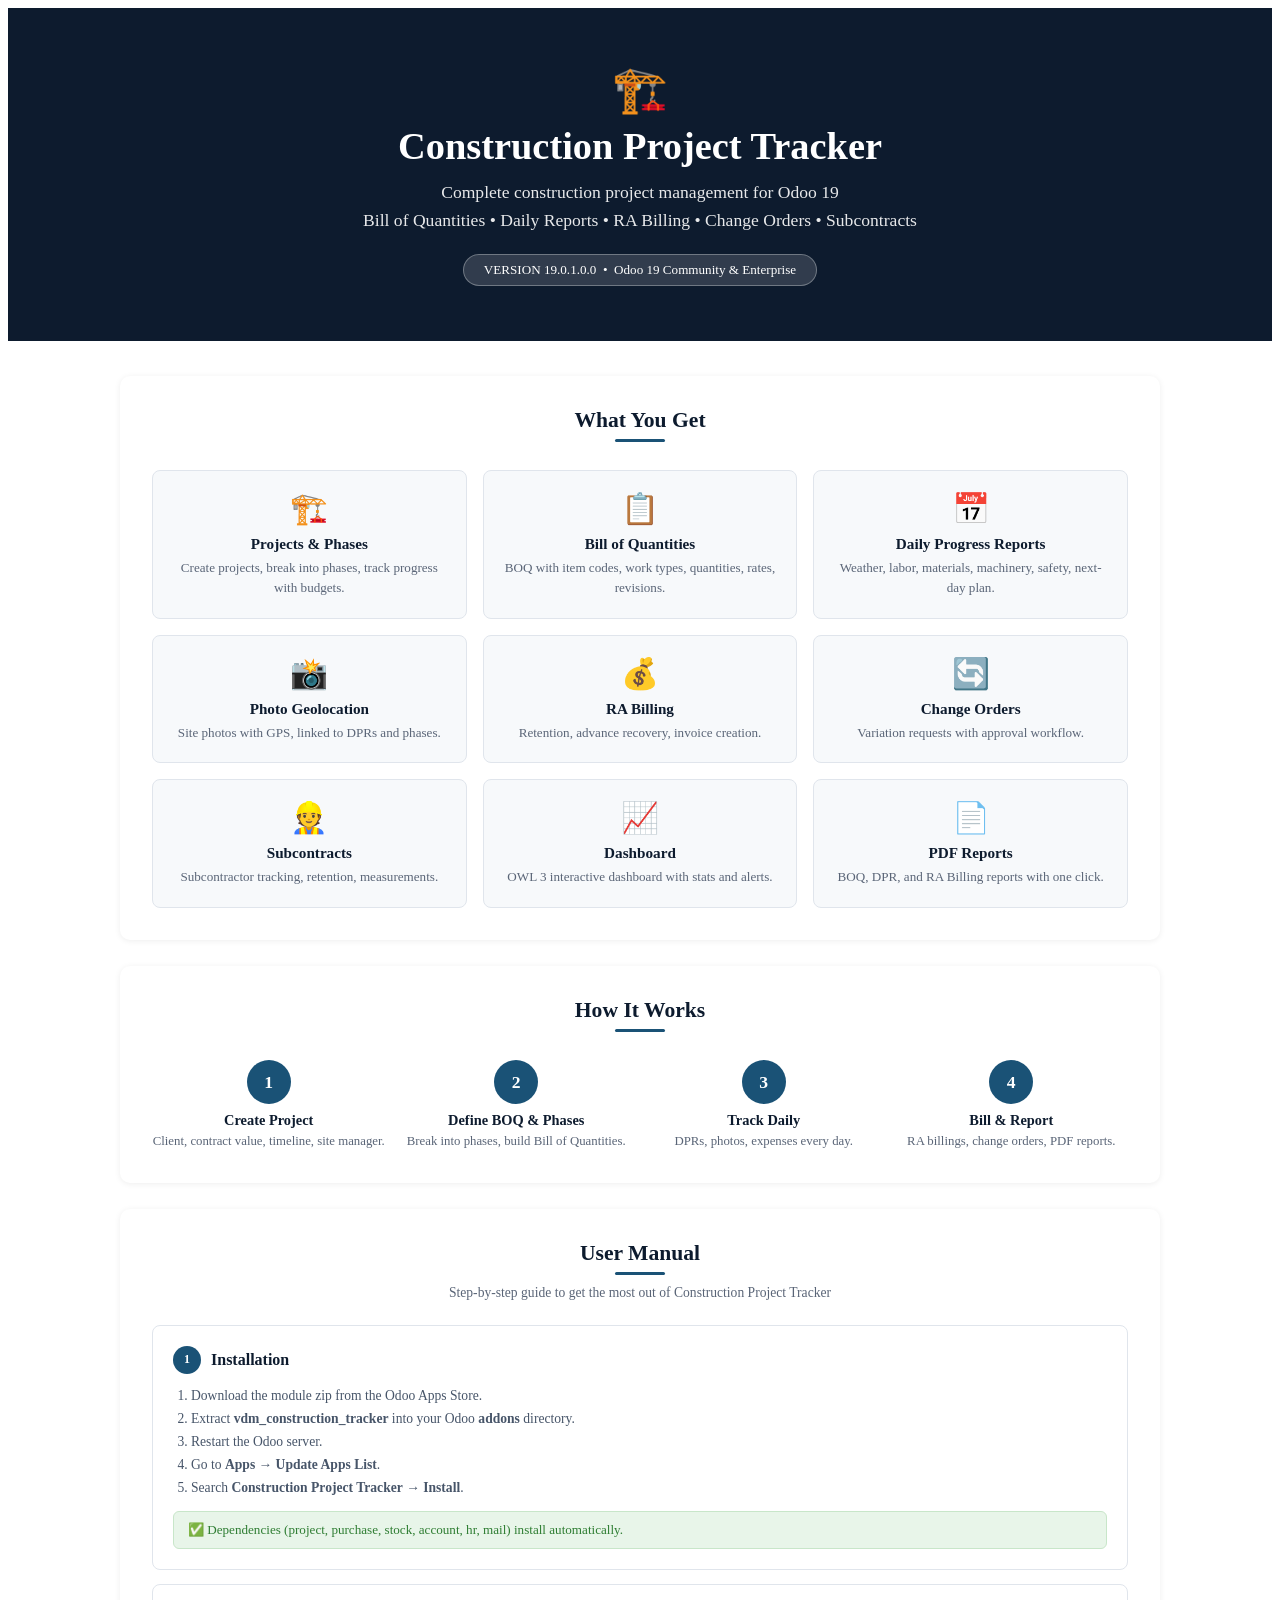
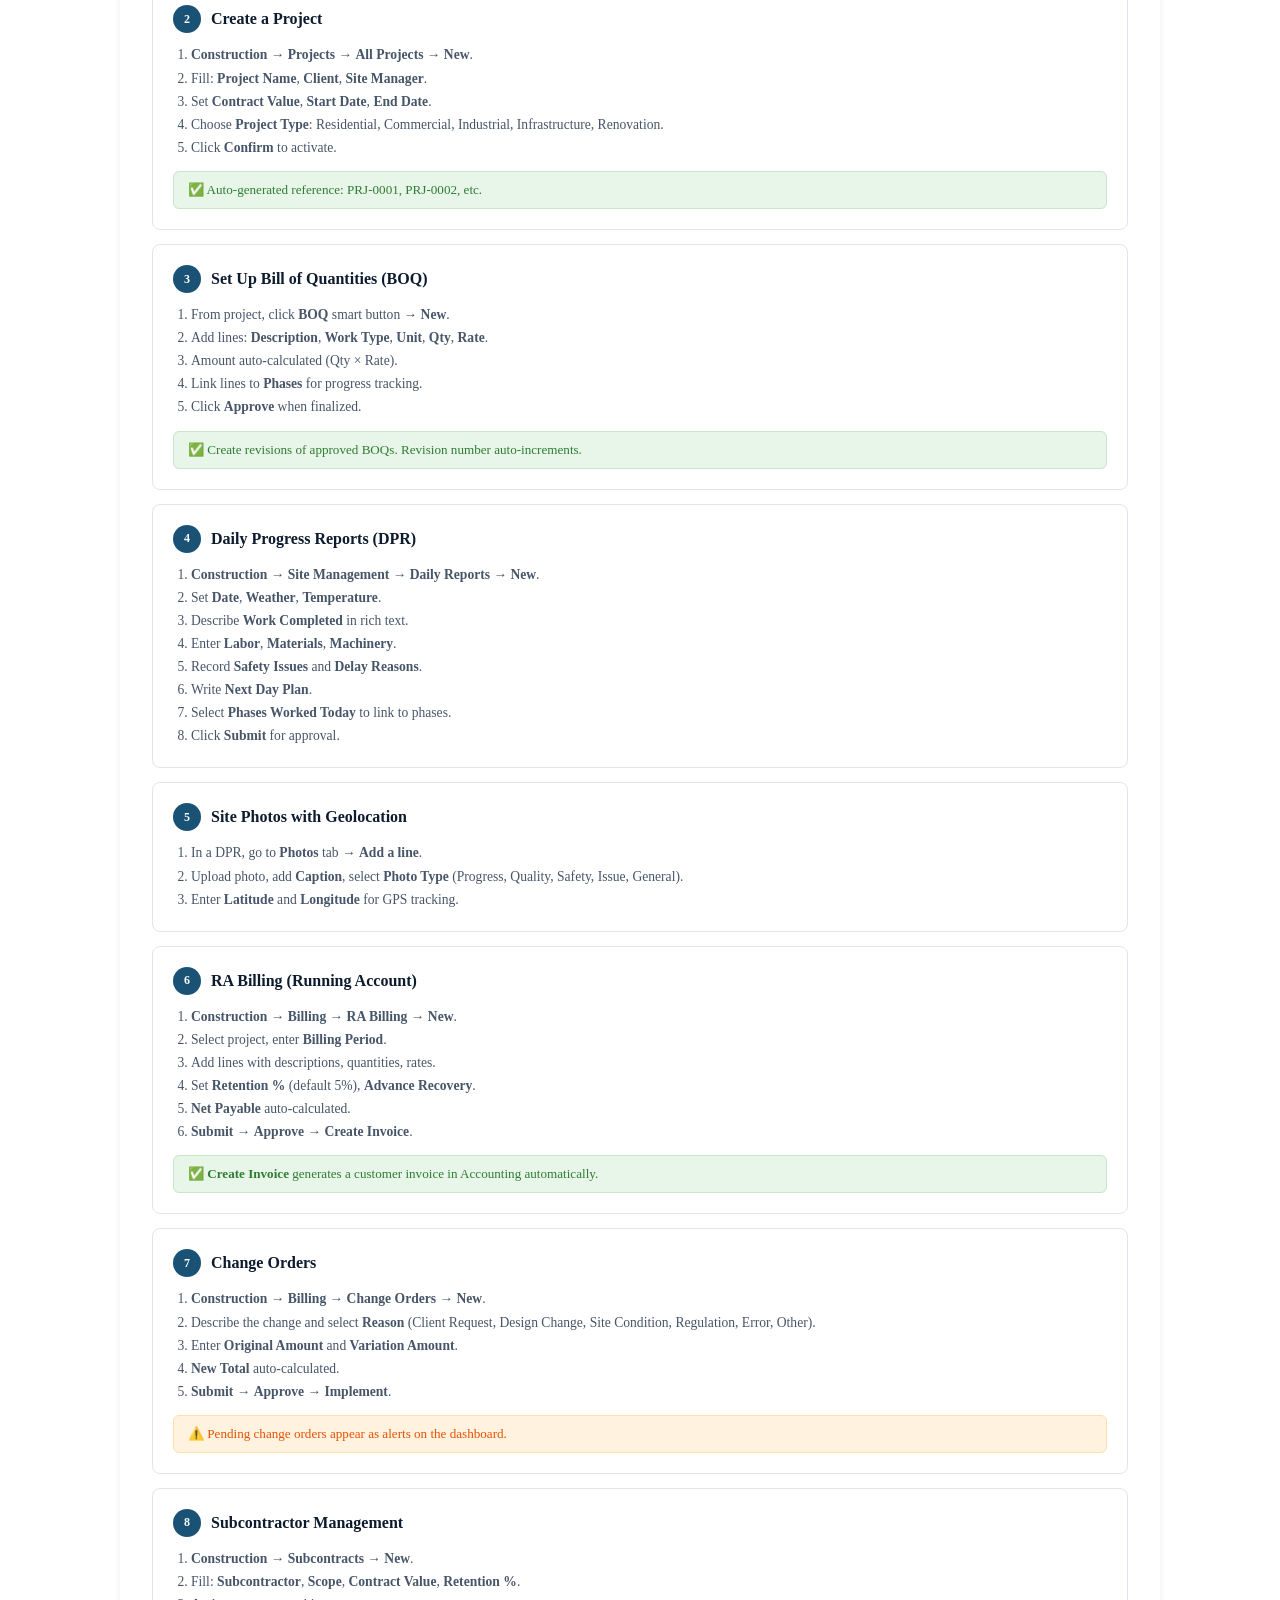
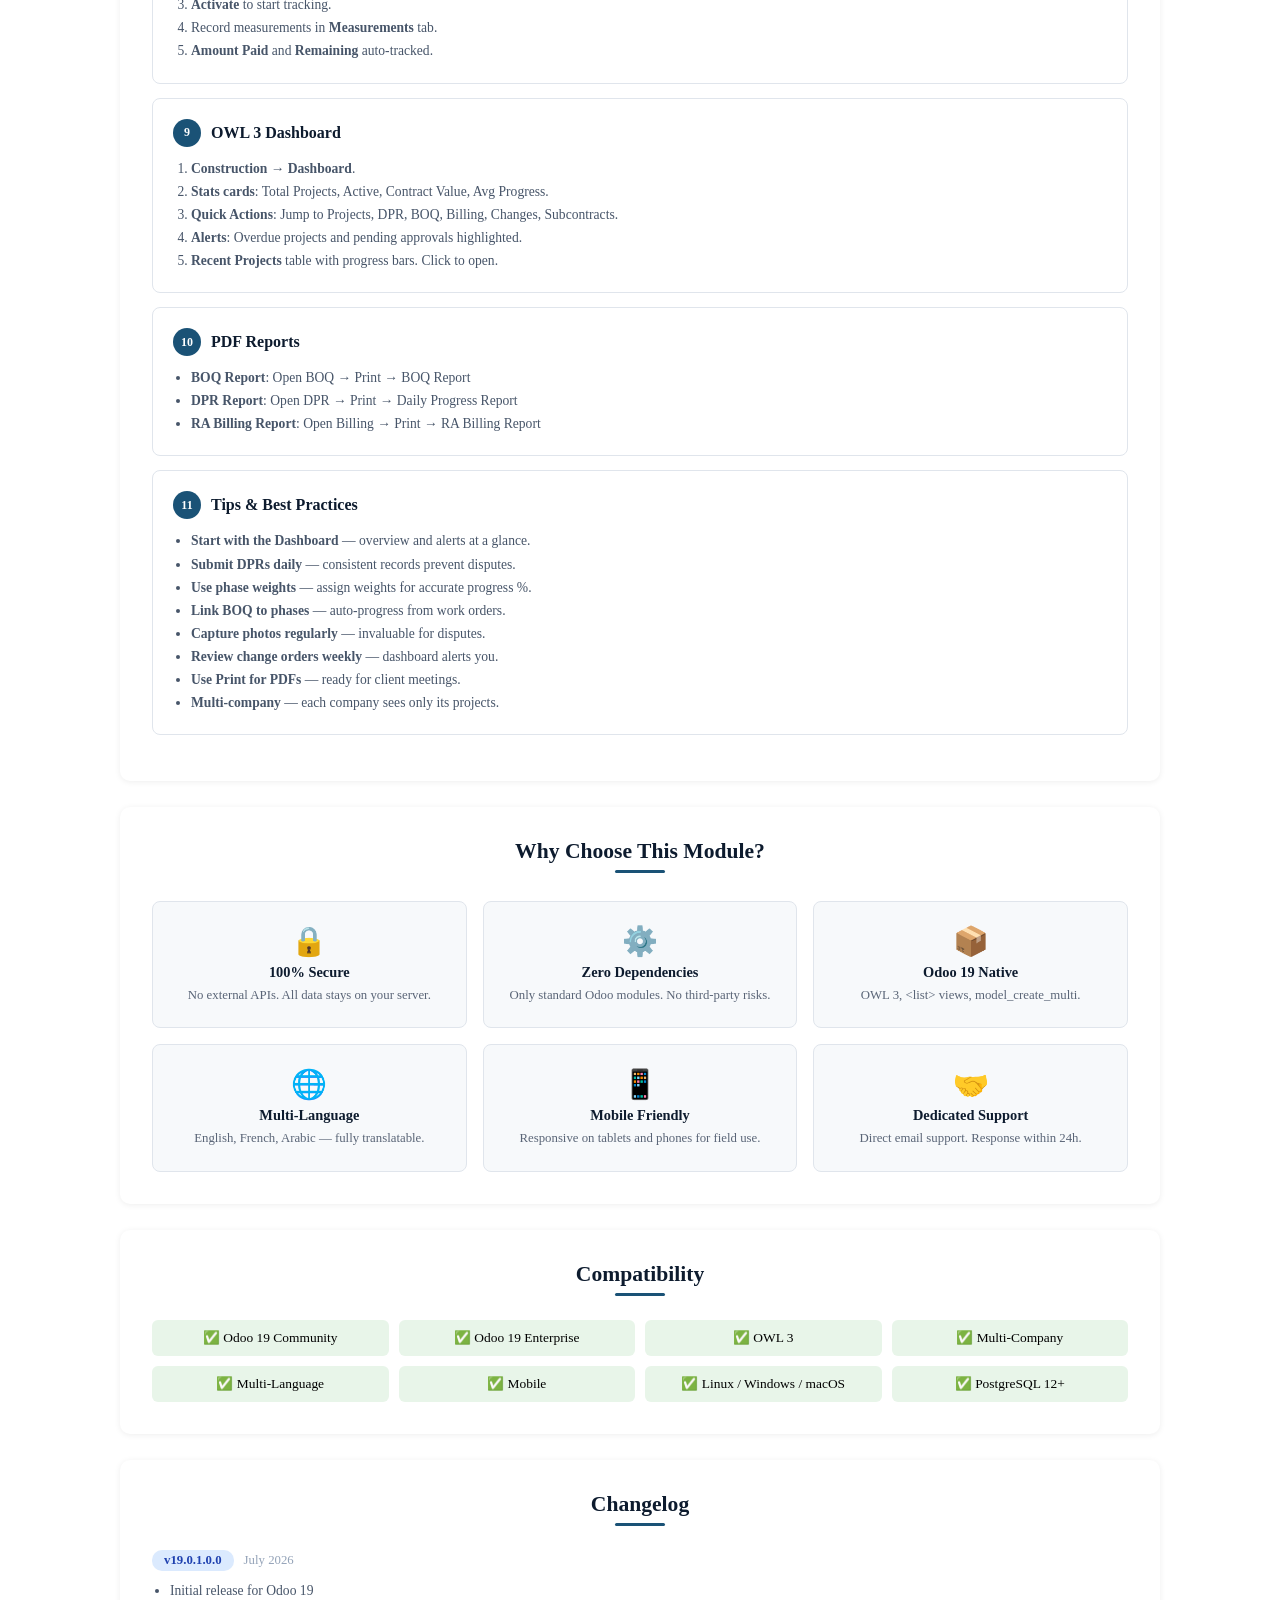
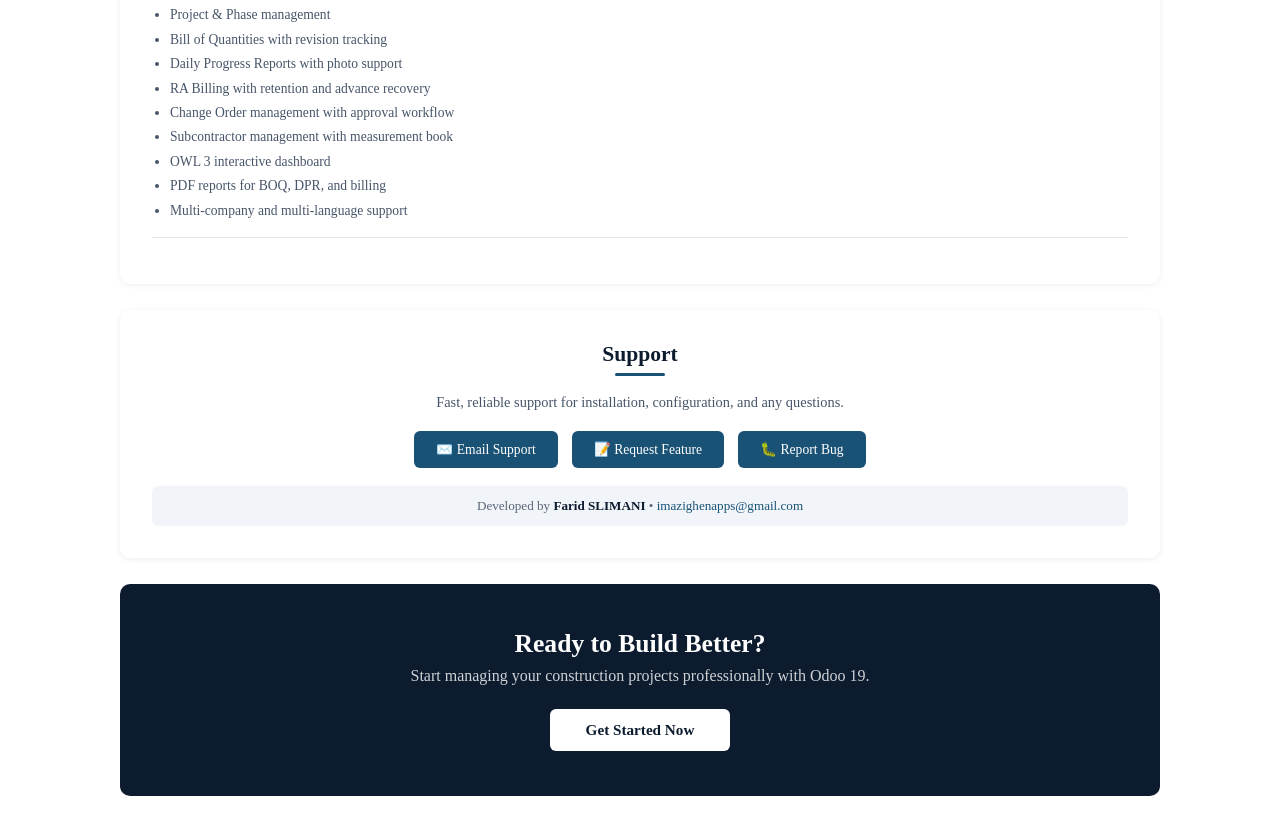
==== commit 99234b5b: "Update index.html" ====
--- a/vdm_construction_tracker/static/description/index.html
+++ b/vdm_construction_tracker/static/description/index.html
@@ -1,12 +1,4 @@
 <!DOCTYPE html>
-<html lang="en">
-<head>
-    <meta charset="UTF-8"/>
-    <meta name="viewport" content="width=device-width, initial-scale=1.0"/>
-    <title>Construction Project Tracker - Odoo 19 Module</title>
-</head>
-<body style="margin:0;padding:0;font-family:Arial,Helvetica,sans-serif;background:#f0f2f5;color:#333">
-
 <!-- HERO -->
 <div style="background:#0d1b2e;color:#fff;padding:55px 30px;text-align:center">
     <div style="max-width:850px;margin:0 auto">
@@ -382,5 +374,3 @@
 </div>
 
 </div>
-</body>
-</html>
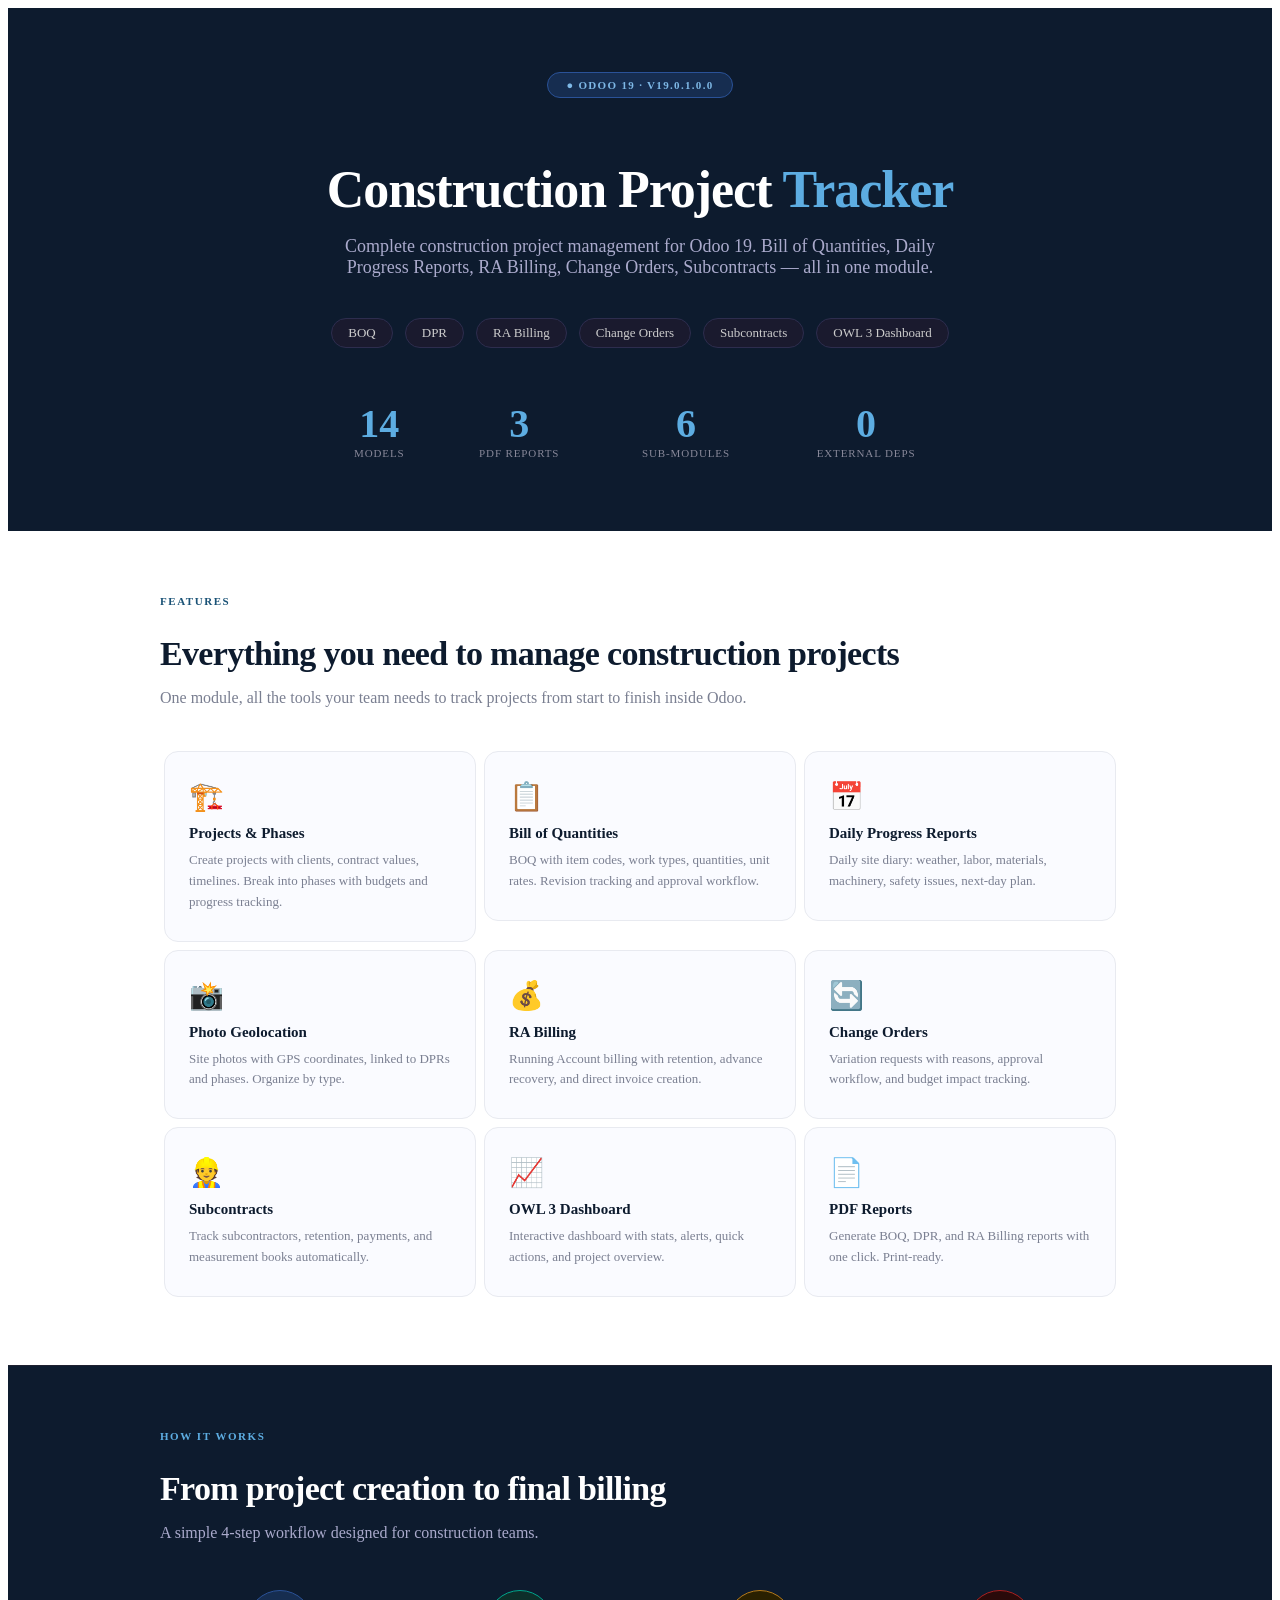
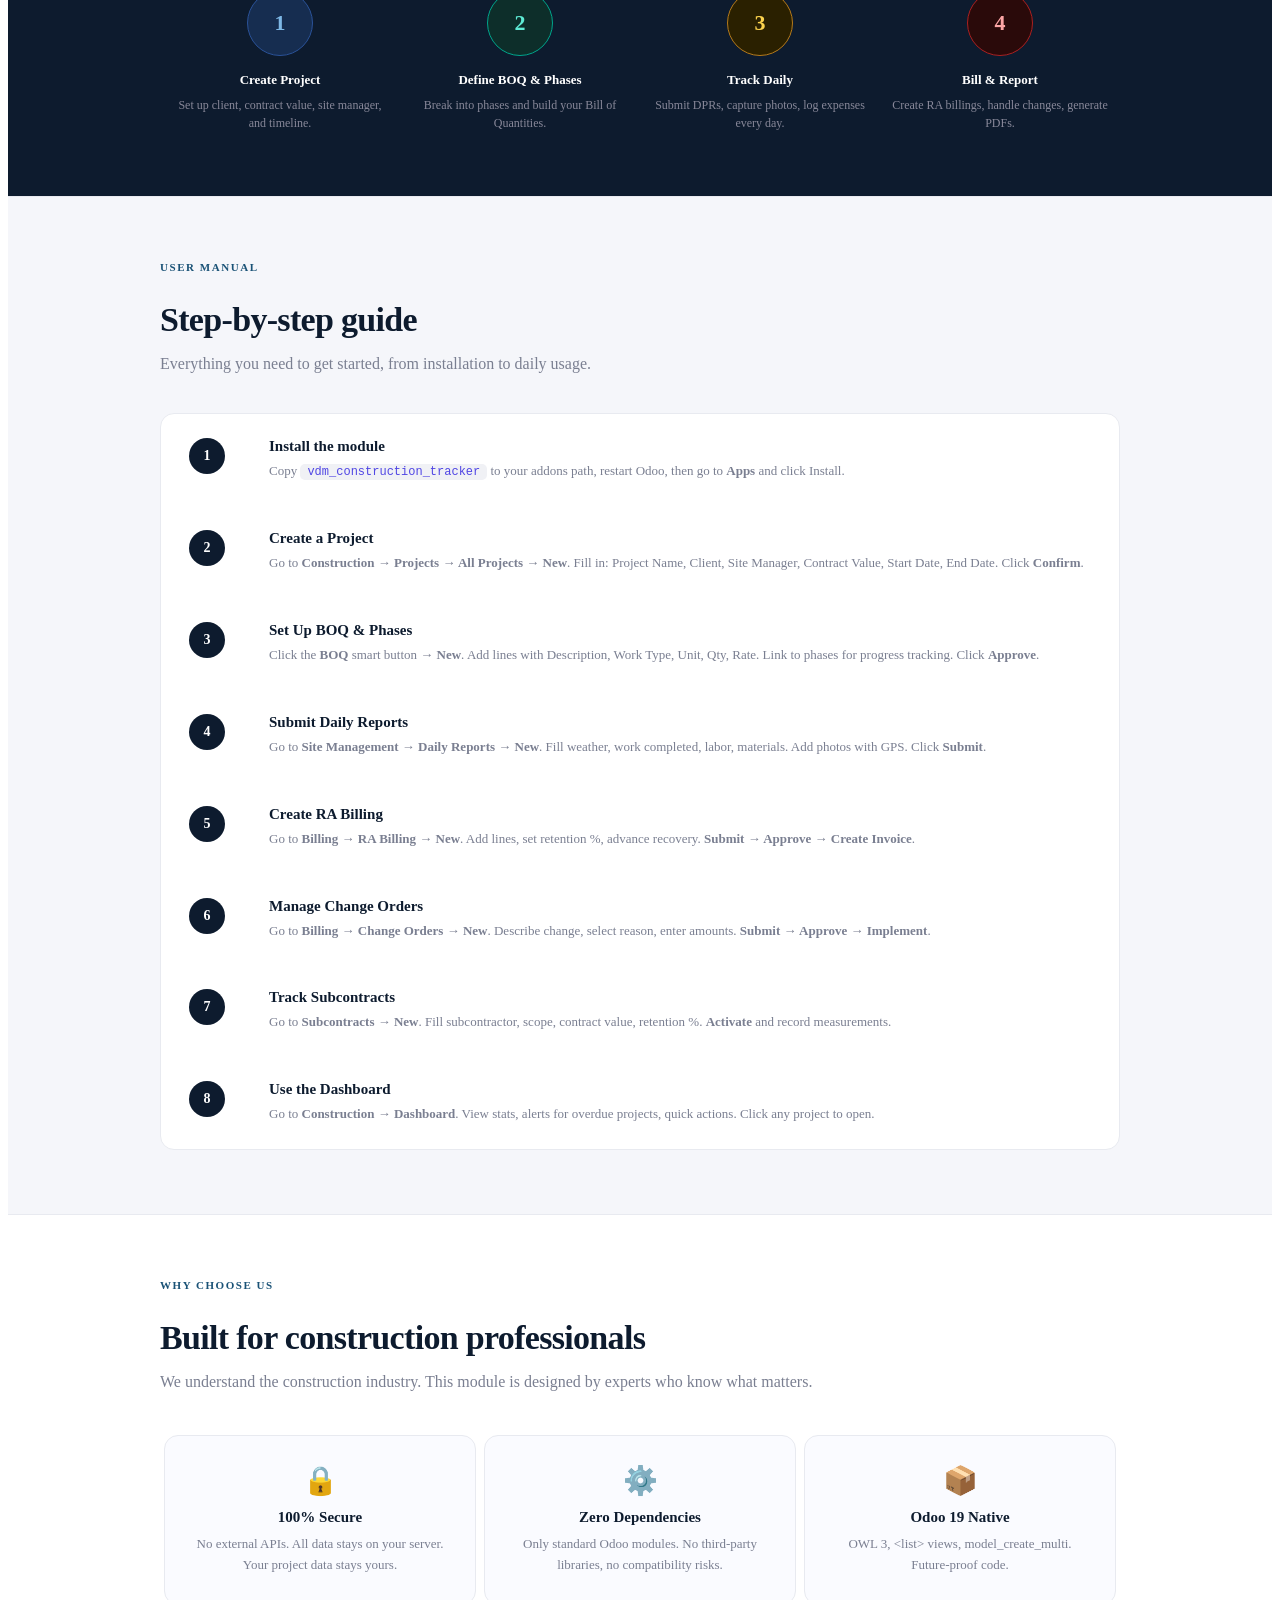
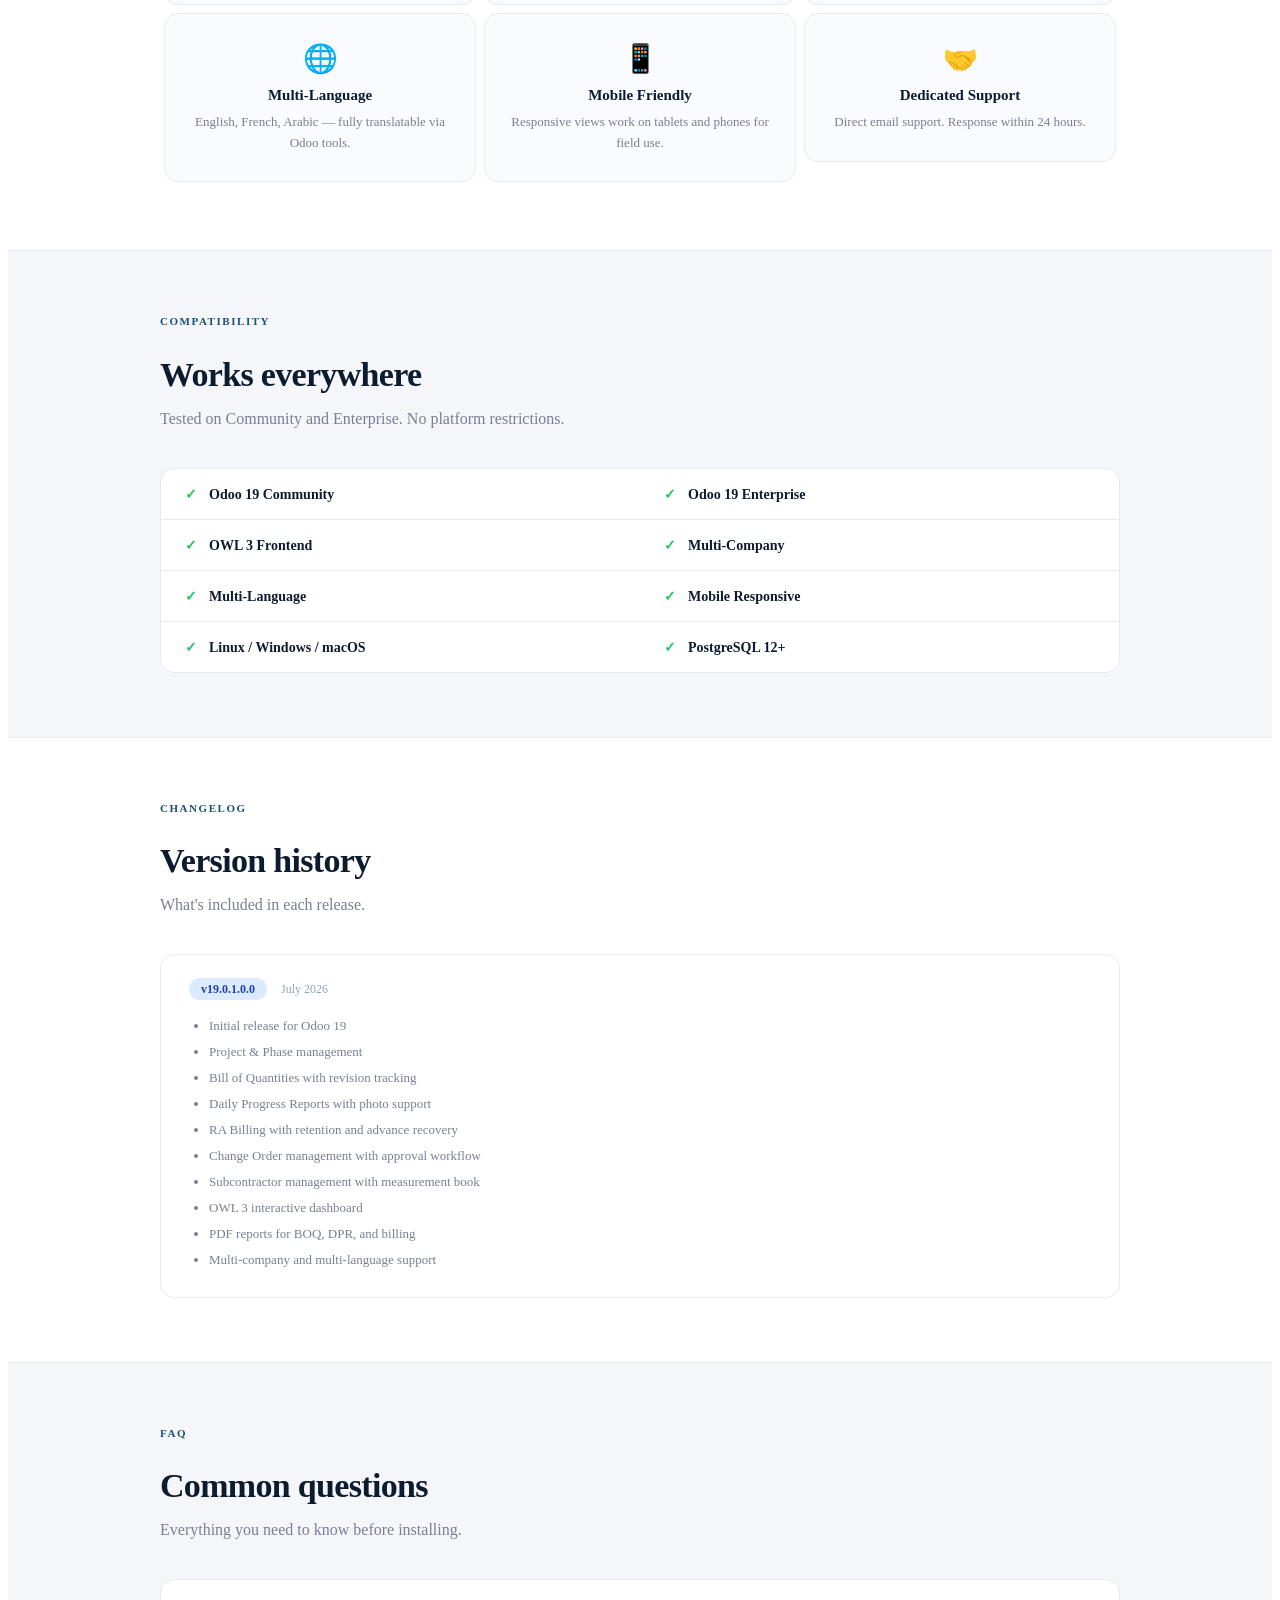
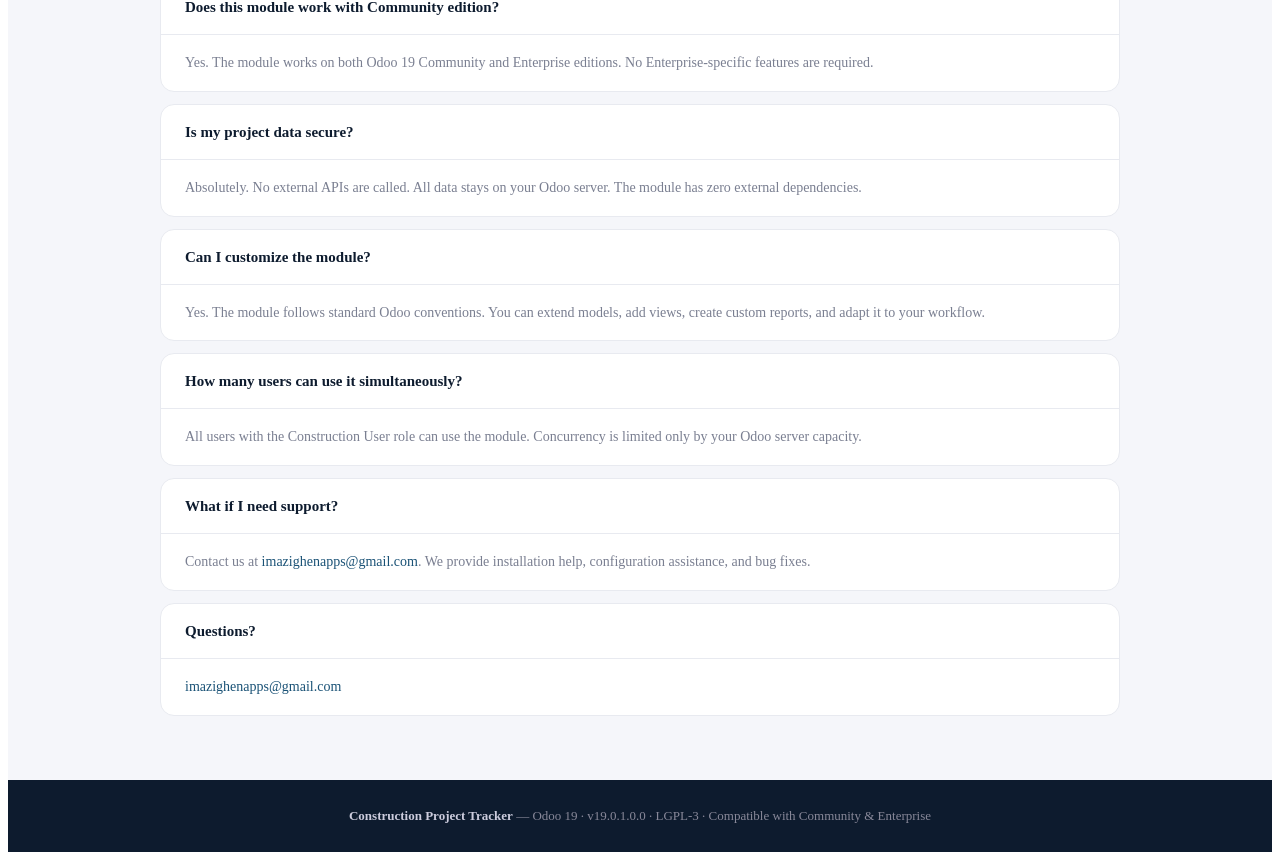
==== commit 7bc92d46: "Update index.html" ====
--- a/vdm_construction_tracker/static/description/index.html
+++ b/vdm_construction_tracker/static/description/index.html
@@ -1,376 +1,428 @@
 <!DOCTYPE html>
+<div>
+
 <!-- HERO -->
-<div style="background:#0d1b2e;color:#fff;padding:55px 30px;text-align:center">
-    <div style="max-width:850px;margin:0 auto">
-        <div style="font-size:2.8rem;margin-bottom:8px">&#x1F3D7;&#xFE0F;</div>
-        <h1 style="font-size:2.4rem;margin:0 0 10px 0;font-weight:700">Construction Project Tracker</h1>
-        <p style="font-size:1.1rem;opacity:0.9;line-height:1.6;margin:0 0 20px 0">Complete construction project management for Odoo 19<br/>Bill of Quantities &bull; Daily Reports &bull; RA Billing &bull; Change Orders &bull; Subcontracts</p>
-        <span style="display:inline-block;background:rgba(255,255,255,0.15);border:1px solid rgba(255,255,255,0.3);padding:7px 20px;border-radius:18px;font-size:0.82rem">VERSION 19.0.1.0.0 &nbsp;&bull;&nbsp; Odoo 19 Community &amp; Enterprise</span>
+<div style="background-color:#0d1b2e; padding:64px 40px 72px; text-align:center;">
+  <div style="display:inline-block; background-color:#162d50; border:1px solid #2a5298; color:#7eb8e6; font-size:11px; font-weight:700; letter-spacing:.12em; text-transform:uppercase; padding:6px 18px; border-radius:100px; margin-bottom:28px;">
+    &#x25CF; Odoo 19 &middot; v19.0.1.0.0
+  </div>
+  <h1 style="font-size:52px; font-weight:800; color:#ffffff; line-height:1.1; letter-spacing:-.02em; margin-bottom:18px;">
+    Construction Project <span style="color:#5dade2;">Tracker</span>
+  </h1>
+  <p style="font-size:18px; color:#aaaacc; max-width:620px; margin:0 auto 36px; font-weight:300;">
+    Complete construction project management for Odoo 19. Bill of Quantities, Daily Progress Reports, RA Billing, Change Orders, Subcontracts &mdash; all in one module.
+  </p>
+  <div style="margin-bottom:48px;">
+    <span style="display:inline-block; background-color:#1a1a2e; border:1px solid #2d2d4e; color:#cccccc; font-size:13px; padding:6px 16px; border-radius:100px; margin:4px;">BOQ</span>
+    <span style="display:inline-block; background-color:#1a1a2e; border:1px solid #2d2d4e; color:#cccccc; font-size:13px; padding:6px 16px; border-radius:100px; margin:4px;">DPR</span>
+    <span style="display:inline-block; background-color:#1a1a2e; border:1px solid #2d2d4e; color:#cccccc; font-size:13px; padding:6px 16px; border-radius:100px; margin:4px;">RA Billing</span>
+    <span style="display:inline-block; background-color:#1a1a2e; border:1px solid #2d2d4e; color:#cccccc; font-size:13px; padding:6px 16px; border-radius:100px; margin:4px;">Change Orders</span>
+    <span style="display:inline-block; background-color:#1a1a2e; border:1px solid #2d2d4e; color:#cccccc; font-size:13px; padding:6px 16px; border-radius:100px; margin:4px;">Subcontracts</span>
+    <span style="display:inline-block; background-color:#1a1a2e; border:1px solid #2d2d4e; color:#cccccc; font-size:13px; padding:6px 16px; border-radius:100px; margin:4px;">OWL 3 Dashboard</span>
+  </div>
+  <table width="100%" cellpadding="0" cellspacing="0" style="max-width:640px; margin:0 auto;">
+    <tr>
+      <td style="text-align:center; padding:0 16px;">
+        <div style="font-size:40px; font-weight:800; color:#5dade2;">14</div>
+        <div style="font-size:11px; color:#888899; letter-spacing:.08em; text-transform:uppercase; font-weight:500;">Models</div>
+      </td>
+      <td style="text-align:center; padding:0 16px;">
+        <div style="font-size:40px; font-weight:800; color:#5dade2;">3</div>
+        <div style="font-size:11px; color:#888899; letter-spacing:.08em; text-transform:uppercase; font-weight:500;">PDF Reports</div>
+      </td>
+      <td style="text-align:center; padding:0 16px;">
+        <div style="font-size:40px; font-weight:800; color:#5dade2;">6</div>
+        <div style="font-size:11px; color:#888899; letter-spacing:.08em; text-transform:uppercase; font-weight:500;">Sub-Modules</div>
+      </td>
+      <td style="text-align:center; padding:0 16px;">
+        <div style="font-size:40px; font-weight:800; color:#5dade2;">0</div>
+        <div style="font-size:11px; color:#888899; letter-spacing:.08em; text-transform:uppercase; font-weight:500;">External Deps</div>
+      </td>
+    </tr>
+  </table>
+</div>
+
+<!-- FEATURES -->
+<div style="padding:64px 40px; background-color:#ffffff;">
+  <div style="max-width:960px; margin:0 auto;">
+    <div style="font-size:11px; font-weight:700; letter-spacing:.14em; text-transform:uppercase; color:#1a5276; margin-bottom:10px;">Features</div>
+    <h2 style="font-size:34px; font-weight:800; color:#0d1b2e; letter-spacing:-.02em; margin-bottom:12px;">Everything you need to manage construction projects</h2>
+    <p style="font-size:16px; color:#7a7f91; margin-bottom:40px; font-weight:300;">One module, all the tools your team needs to track projects from start to finish inside Odoo.</p>
+    <table width="100%" cellpadding="0" cellspacing="0">
+      <tr>
+        <td width="33%" style="padding:4px; vertical-align:top;">
+          <div style="border:1px solid #e8eaf0; border-radius:14px; padding:28px 24px; background-color:#fafbff;">
+            <div style="font-size:28px; margin-bottom:12px;">&#127959;&#65039;</div>
+            <div style="font-size:15px; font-weight:700; color:#0d1b2e; margin-bottom:8px;">Projects &amp; Phases</div>
+            <p style="font-size:13px; color:#7a7f91; line-height:1.6; margin:0;">Create projects with clients, contract values, timelines. Break into phases with budgets and progress tracking.</p>
+          </div>
+        </td>
+        <td width="33%" style="padding:4px; vertical-align:top;">
+          <div style="border:1px solid #e8eaf0; border-radius:14px; padding:28px 24px; background-color:#fafbff;">
+            <div style="font-size:28px; margin-bottom:12px;">&#128203;</div>
+            <div style="font-size:15px; font-weight:700; color:#0d1b2e; margin-bottom:8px;">Bill of Quantities</div>
+            <p style="font-size:13px; color:#7a7f91; line-height:1.6; margin:0;">BOQ with item codes, work types, quantities, unit rates. Revision tracking and approval workflow.</p>
+          </div>
+        </td>
+        <td width="33%" style="padding:4px; vertical-align:top;">
+          <div style="border:1px solid #e8eaf0; border-radius:14px; padding:28px 24px; background-color:#fafbff;">
+            <div style="font-size:28px; margin-bottom:12px;">&#128197;</div>
+            <div style="font-size:15px; font-weight:700; color:#0d1b2e; margin-bottom:8px;">Daily Progress Reports</div>
+            <p style="font-size:13px; color:#7a7f91; line-height:1.6; margin:0;">Daily site diary: weather, labor, materials, machinery, safety issues, next-day plan.</p>
+          </div>
+        </td>
+      </tr>
+      <tr>
+        <td width="33%" style="padding:4px; vertical-align:top;">
+          <div style="border:1px solid #e8eaf0; border-radius:14px; padding:28px 24px; background-color:#fafbff;">
+            <div style="font-size:28px; margin-bottom:12px;">&#128248;</div>
+            <div style="font-size:15px; font-weight:700; color:#0d1b2e; margin-bottom:8px;">Photo Geolocation</div>
+            <p style="font-size:13px; color:#7a7f91; line-height:1.6; margin:0;">Site photos with GPS coordinates, linked to DPRs and phases. Organize by type.</p>
+          </div>
+        </td>
+        <td width="33%" style="padding:4px; vertical-align:top;">
+          <div style="border:1px solid #e8eaf0; border-radius:14px; padding:28px 24px; background-color:#fafbff;">
+            <div style="font-size:28px; margin-bottom:12px;">&#128176;</div>
+            <div style="font-size:15px; font-weight:700; color:#0d1b2e; margin-bottom:8px;">RA Billing</div>
+            <p style="font-size:13px; color:#7a7f91; line-height:1.6; margin:0;">Running Account billing with retention, advance recovery, and direct invoice creation.</p>
+          </div>
+        </td>
+        <td width="33%" style="padding:4px; vertical-align:top;">
+          <div style="border:1px solid #e8eaf0; border-radius:14px; padding:28px 24px; background-color:#fafbff;">
+            <div style="font-size:28px; margin-bottom:12px;">&#128260;</div>
+            <div style="font-size:15px; font-weight:700; color:#0d1b2e; margin-bottom:8px;">Change Orders</div>
+            <p style="font-size:13px; color:#7a7f91; line-height:1.6; margin:0;">Variation requests with reasons, approval workflow, and budget impact tracking.</p>
+          </div>
+        </td>
+      </tr>
+      <tr>
+        <td width="33%" style="padding:4px; vertical-align:top;">
+          <div style="border:1px solid #e8eaf0; border-radius:14px; padding:28px 24px; background-color:#fafbff;">
+            <div style="font-size:28px; margin-bottom:12px;">&#128119;</div>
+            <div style="font-size:15px; font-weight:700; color:#0d1b2e; margin-bottom:8px;">Subcontracts</div>
+            <p style="font-size:13px; color:#7a7f91; line-height:1.6; margin:0;">Track subcontractors, retention, payments, and measurement books automatically.</p>
+          </div>
+        </td>
+        <td width="33%" style="padding:4px; vertical-align:top;">
+          <div style="border:1px solid #e8eaf0; border-radius:14px; padding:28px 24px; background-color:#fafbff;">
+            <div style="font-size:28px; margin-bottom:12px;">&#128200;</div>
+            <div style="font-size:15px; font-weight:700; color:#0d1b2e; margin-bottom:8px;">OWL 3 Dashboard</div>
+            <p style="font-size:13px; color:#7a7f91; line-height:1.6; margin:0;">Interactive dashboard with stats, alerts, quick actions, and project overview.</p>
+          </div>
+        </td>
+        <td width="33%" style="padding:4px; vertical-align:top;">
+          <div style="border:1px solid #e8eaf0; border-radius:14px; padding:28px 24px; background-color:#fafbff;">
+            <div style="font-size:28px; margin-bottom:12px;">&#128196;</div>
+            <div style="font-size:15px; font-weight:700; color:#0d1b2e; margin-bottom:8px;">PDF Reports</div>
+            <p style="font-size:13px; color:#7a7f91; line-height:1.6; margin:0;">Generate BOQ, DPR, and RA Billing reports with one click. Print-ready.</p>
+          </div>
+        </td>
+      </tr>
+    </table>
+  </div>
+</div>
+
+<!-- HOW IT WORKS -->
+<div style="padding:64px 40px; background-color:#0d1b2e; border-top:1px solid #1e2030;">
+  <div style="max-width:960px; margin:0 auto;">
+    <div style="font-size:11px; font-weight:700; letter-spacing:.14em; text-transform:uppercase; color:#5dade2; margin-bottom:10px;">How it works</div>
+    <h2 style="font-size:34px; font-weight:800; color:#ffffff; letter-spacing:-.02em; margin-bottom:12px;">From project creation to final billing</h2>
+    <p style="font-size:16px; color:#aaaacc; margin-bottom:48px; font-weight:300;">A simple 4-step workflow designed for construction teams.</p>
+    <table width="100%" cellpadding="0" cellspacing="0">
+      <tr>
+        <td width="25%" style="padding:0 12px; text-align:center; vertical-align:top;">
+          <div style="width:64px; height:64px; border-radius:50%; background-color:#162d50; border:1px solid #2a5298; margin:0 auto 16px; font-size:22px; font-weight:800; color:#7eb8e6; line-height:64px; text-align:center;">1</div>
+          <div style="font-size:13px; font-weight:700; color:#ffffff; margin-bottom:8px;">Create Project</div>
+          <p style="font-size:12px; color:#888899; line-height:1.5; margin:0;">Set up client, contract value, site manager, and timeline.</p>
+        </td>
+        <td width="25%" style="padding:0 12px; text-align:center; vertical-align:top;">
+          <div style="width:64px; height:64px; border-radius:50%; background-color:#0d2e2a; border:1px solid #00a58c; margin:0 auto 16px; font-size:22px; font-weight:800; color:#5eead4; line-height:64px; text-align:center;">2</div>
+          <div style="font-size:13px; font-weight:700; color:#ffffff; margin-bottom:8px;">Define BOQ &amp; Phases</div>
+          <p style="font-size:12px; color:#888899; line-height:1.5; margin:0;">Break into phases and build your Bill of Quantities.</p>
+        </td>
+        <td width="25%" style="padding:0 12px; text-align:center; vertical-align:top;">
+          <div style="width:64px; height:64px; border-radius:50%; background-color:#2a2000; border:1px solid #b57a1a; margin:0 auto 16px; font-size:22px; font-weight:800; color:#fcd34d; line-height:64px; text-align:center;">3</div>
+          <div style="font-size:13px; font-weight:700; color:#ffffff; margin-bottom:8px;">Track Daily</div>
+          <p style="font-size:12px; color:#888899; line-height:1.5; margin:0;">Submit DPRs, capture photos, log expenses every day.</p>
+        </td>
+        <td width="25%" style="padding:0 12px; text-align:center; vertical-align:top;">
+          <div style="width:64px; height:64px; border-radius:50%; background-color:#2a0a0a; border:1px solid #aa2020; margin:0 auto 16px; font-size:22px; font-weight:800; color:#fca5a5; line-height:64px; text-align:center;">4</div>
+          <div style="font-size:13px; font-weight:700; color:#ffffff; margin-bottom:8px;">Bill &amp; Report</div>
+          <p style="font-size:12px; color:#888899; line-height:1.5; margin:0;">Create RA billings, handle changes, generate PDFs.</p>
+        </td>
+      </tr>
+    </table>
+  </div>
+</div>
+
+<!-- USER MANUAL -->
+<div style="padding:64px 40px; background-color:#f5f6fa; border-top:1px solid #e8eaf0;">
+  <div style="max-width:960px; margin:0 auto;">
+    <div style="font-size:11px; font-weight:700; letter-spacing:.14em; text-transform:uppercase; color:#1a5276; margin-bottom:10px;">User Manual</div>
+    <h2 style="font-size:34px; font-weight:800; color:#0d1b2e; letter-spacing:-.02em; margin-bottom:12px;">Step-by-step guide</h2>
+    <p style="font-size:16px; color:#7a7f91; margin-bottom:40px; font-weight:300;">Everything you need to get started, from installation to daily usage.</p>
+    <table width="100%" cellpadding="0" cellspacing="0" style="border:1px solid #e8eaf0; border-radius:14px; background-color:#ffffff;">
+      <tr style="border-bottom:1px solid #e8eaf0;">
+        <td style="padding:24px 20px 24px 28px; vertical-align:top; width:60px;">
+          <div style="width:36px; height:36px; border-radius:50%; background-color:#0d1b2e; color:#ffffff; font-size:14px; font-weight:800; text-align:center; line-height:36px;">1</div>
+        </td>
+        <td style="padding:24px 28px 24px 0;">
+          <div style="font-size:15px; font-weight:700; color:#0d1b2e; margin-bottom:6px;">Install the module</div>
+          <p style="font-size:13px; color:#7a7f91; line-height:1.6; margin:0;">Copy <code style="background-color:#f0f1f5; color:#5046e4; font-size:12px; padding:1px 7px; border-radius:5px;">vdm_construction_tracker</code> to your addons path, restart Odoo, then go to <strong>Apps</strong> and click Install.</p>
+        </td>
+      </tr>
+      <tr style="border-bottom:1px solid #e8eaf0;">
+        <td style="padding:24px 20px 24px 28px; vertical-align:top;">
+          <div style="width:36px; height:36px; border-radius:50%; background-color:#0d1b2e; color:#ffffff; font-size:14px; font-weight:800; text-align:center; line-height:36px;">2</div>
+        </td>
+        <td style="padding:24px 28px 24px 0;">
+          <div style="font-size:15px; font-weight:700; color:#0d1b2e; margin-bottom:6px;">Create a Project</div>
+          <p style="font-size:13px; color:#7a7f91; line-height:1.6; margin:0;">Go to <strong>Construction &rarr; Projects &rarr; All Projects &rarr; New</strong>. Fill in: Project Name, Client, Site Manager, Contract Value, Start Date, End Date. Click <strong>Confirm</strong>.</p>
+        </td>
+      </tr>
+      <tr style="border-bottom:1px solid #e8eaf0;">
+        <td style="padding:24px 20px 24px 28px; vertical-align:top;">
+          <div style="width:36px; height:36px; border-radius:50%; background-color:#0d1b2e; color:#ffffff; font-size:14px; font-weight:800; text-align:center; line-height:36px;">3</div>
+        </td>
+        <td style="padding:24px 28px 24px 0;">
+          <div style="font-size:15px; font-weight:700; color:#0d1b2e; margin-bottom:6px;">Set Up BOQ &amp; Phases</div>
+          <p style="font-size:13px; color:#7a7f91; line-height:1.6; margin:0;">Click the <strong>BOQ</strong> smart button &rarr; <strong>New</strong>. Add lines with Description, Work Type, Unit, Qty, Rate. Link to phases for progress tracking. Click <strong>Approve</strong>.</p>
+        </td>
+      </tr>
+      <tr style="border-bottom:1px solid #e8eaf0;">
+        <td style="padding:24px 20px 24px 28px; vertical-align:top;">
+          <div style="width:36px; height:36px; border-radius:50%; background-color:#0d1b2e; color:#ffffff; font-size:14px; font-weight:800; text-align:center; line-height:36px;">4</div>
+        </td>
+        <td style="padding:24px 28px 24px 0;">
+          <div style="font-size:15px; font-weight:700; color:#0d1b2e; margin-bottom:6px;">Submit Daily Reports</div>
+          <p style="font-size:13px; color:#7a7f91; line-height:1.6; margin:0;">Go to <strong>Site Management &rarr; Daily Reports &rarr; New</strong>. Fill weather, work completed, labor, materials. Add photos with GPS. Click <strong>Submit</strong>.</p>
+        </td>
+      </tr>
+      <tr style="border-bottom:1px solid #e8eaf0;">
+        <td style="padding:24px 20px 24px 28px; vertical-align:top;">
+          <div style="width:36px; height:36px; border-radius:50%; background-color:#0d1b2e; color:#ffffff; font-size:14px; font-weight:800; text-align:center; line-height:36px;">5</div>
+        </td>
+        <td style="padding:24px 28px 24px 0;">
+          <div style="font-size:15px; font-weight:700; color:#0d1b2e; margin-bottom:6px;">Create RA Billing</div>
+          <p style="font-size:13px; color:#7a7f91; line-height:1.6; margin:0;">Go to <strong>Billing &rarr; RA Billing &rarr; New</strong>. Add lines, set retention %, advance recovery. <strong>Submit &rarr; Approve &rarr; Create Invoice</strong>.</p>
+        </td>
+      </tr>
+      <tr style="border-bottom:1px solid #e8eaf0;">
+        <td style="padding:24px 20px 24px 28px; vertical-align:top;">
+          <div style="width:36px; height:36px; border-radius:50%; background-color:#0d1b2e; color:#ffffff; font-size:14px; font-weight:800; text-align:center; line-height:36px;">6</div>
+        </td>
+        <td style="padding:24px 28px 24px 0;">
+          <div style="font-size:15px; font-weight:700; color:#0d1b2e; margin-bottom:6px;">Manage Change Orders</div>
+          <p style="font-size:13px; color:#7a7f91; line-height:1.6; margin:0;">Go to <strong>Billing &rarr; Change Orders &rarr; New</strong>. Describe change, select reason, enter amounts. <strong>Submit &rarr; Approve &rarr; Implement</strong>.</p>
+        </td>
+      </tr>
+      <tr style="border-bottom:1px solid #e8eaf0;">
+        <td style="padding:24px 20px 24px 28px; vertical-align:top;">
+          <div style="width:36px; height:36px; border-radius:50%; background-color:#0d1b2e; color:#ffffff; font-size:14px; font-weight:800; text-align:center; line-height:36px;">7</div>
+        </td>
+        <td style="padding:24px 28px 24px 0;">
+          <div style="font-size:15px; font-weight:700; color:#0d1b2e; margin-bottom:6px;">Track Subcontracts</div>
+          <p style="font-size:13px; color:#7a7f91; line-height:1.6; margin:0;">Go to <strong>Subcontracts &rarr; New</strong>. Fill subcontractor, scope, contract value, retention %. <strong>Activate</strong> and record measurements.</p>
+        </td>
+      </tr>
+      <tr>
+        <td style="padding:24px 20px 24px 28px; vertical-align:top;">
+          <div style="width:36px; height:36px; border-radius:50%; background-color:#0d1b2e; color:#ffffff; font-size:14px; font-weight:800; text-align:center; line-height:36px;">8</div>
+        </td>
+        <td style="padding:24px 28px 24px 0;">
+          <div style="font-size:15px; font-weight:700; color:#0d1b2e; margin-bottom:6px;">Use the Dashboard</div>
+          <p style="font-size:13px; color:#7a7f91; line-height:1.6; margin:0;">Go to <strong>Construction &rarr; Dashboard</strong>. View stats, alerts for overdue projects, quick actions. Click any project to open.</p>
+        </td>
+      </tr>
+    </table>
+  </div>
+</div>
+
+<!-- WHY CHOOSE US -->
+<div style="padding:64px 40px; background-color:#ffffff; border-top:1px solid #e8eaf0;">
+  <div style="max-width:960px; margin:0 auto;">
+    <div style="font-size:11px; font-weight:700; letter-spacing:.14em; text-transform:uppercase; color:#1a5276; margin-bottom:10px;">Why Choose Us</div>
+    <h2 style="font-size:34px; font-weight:800; color:#0d1b2e; letter-spacing:-.02em; margin-bottom:12px;">Built for construction professionals</h2>
+    <p style="font-size:16px; color:#7a7f91; margin-bottom:40px; font-weight:300;">We understand the construction industry. This module is designed by experts who know what matters.</p>
+    <table width="100%" cellpadding="0" cellspacing="0">
+      <tr>
+        <td width="33%" style="padding:4px; vertical-align:top;">
+          <div style="border:1px solid #e8eaf0; border-radius:14px; padding:28px 24px; background-color:#fafbff; text-align:center;">
+            <div style="font-size:28px; margin-bottom:12px;">&#128274;</div>
+            <div style="font-size:15px; font-weight:700; color:#0d1b2e; margin-bottom:8px;">100% Secure</div>
+            <p style="font-size:13px; color:#7a7f91; line-height:1.6; margin:0;">No external APIs. All data stays on your server. Your project data stays yours.</p>
+          </div>
+        </td>
+        <td width="33%" style="padding:4px; vertical-align:top;">
+          <div style="border:1px solid #e8eaf0; border-radius:14px; padding:28px 24px; background-color:#fafbff; text-align:center;">
+            <div style="font-size:28px; margin-bottom:12px;">&#9881;&#65039;</div>
+            <div style="font-size:15px; font-weight:700; color:#0d1b2e; margin-bottom:8px;">Zero Dependencies</div>
+            <p style="font-size:13px; color:#7a7f91; line-height:1.6; margin:0;">Only standard Odoo modules. No third-party libraries, no compatibility risks.</p>
+          </div>
+        </td>
+        <td width="33%" style="padding:4px; vertical-align:top;">
+          <div style="border:1px solid #e8eaf0; border-radius:14px; padding:28px 24px; background-color:#fafbff; text-align:center;">
+            <div style="font-size:28px; margin-bottom:12px;">&#128230;</div>
+            <div style="font-size:15px; font-weight:700; color:#0d1b2e; margin-bottom:8px;">Odoo 19 Native</div>
+            <p style="font-size:13px; color:#7a7f91; line-height:1.6; margin:0;">OWL 3, &lt;list&gt; views, model_create_multi. Future-proof code.</p>
+          </div>
+        </td>
+      </tr>
+      <tr>
+        <td width="33%" style="padding:4px; vertical-align:top;">
+          <div style="border:1px solid #e8eaf0; border-radius:14px; padding:28px 24px; background-color:#fafbff; text-align:center;">
+            <div style="font-size:28px; margin-bottom:12px;">&#127760;</div>
+            <div style="font-size:15px; font-weight:700; color:#0d1b2e; margin-bottom:8px;">Multi-Language</div>
+            <p style="font-size:13px; color:#7a7f91; line-height:1.6; margin:0;">English, French, Arabic &mdash; fully translatable via Odoo tools.</p>
+          </div>
+        </td>
+        <td width="33%" style="padding:4px; vertical-align:top;">
+          <div style="border:1px solid #e8eaf0; border-radius:14px; padding:28px 24px; background-color:#fafbff; text-align:center;">
+            <div style="font-size:28px; margin-bottom:12px;">&#128241;</div>
+            <div style="font-size:15px; font-weight:700; color:#0d1b2e; margin-bottom:8px;">Mobile Friendly</div>
+            <p style="font-size:13px; color:#7a7f91; line-height:1.6; margin:0;">Responsive views work on tablets and phones for field use.</p>
+          </div>
+        </td>
+        <td width="33%" style="padding:4px; vertical-align:top;">
+          <div style="border:1px solid #e8eaf0; border-radius:14px; padding:28px 24px; background-color:#fafbff; text-align:center;">
+            <div style="font-size:28px; margin-bottom:12px;">&#129309;</div>
+            <div style="font-size:15px; font-weight:700; color:#0d1b2e; margin-bottom:8px;">Dedicated Support</div>
+            <p style="font-size:13px; color:#7a7f91; line-height:1.6; margin:0;">Direct email support. Response within 24 hours.</p>
+          </div>
+        </td>
+      </tr>
+    </table>
+  </div>
+</div>
+
+<!-- COMPATIBILITY -->
+<div style="padding:64px 40px; background-color:#f5f6fa; border-top:1px solid #e8eaf0;">
+  <div style="max-width:960px; margin:0 auto;">
+    <div style="font-size:11px; font-weight:700; letter-spacing:.14em; text-transform:uppercase; color:#1a5276; margin-bottom:10px;">Compatibility</div>
+    <h2 style="font-size:34px; font-weight:800; color:#0d1b2e; letter-spacing:-.02em; margin-bottom:12px;">Works everywhere</h2>
+    <p style="font-size:16px; color:#7a7f91; margin-bottom:40px; font-weight:300;">Tested on Community and Enterprise. No platform restrictions.</p>
+    <table width="100%" cellpadding="0" cellspacing="0" style="background-color:#ffffff; border:1px solid #e8eaf0; border-radius:14px;">
+      <tr>
+        <td style="padding:16px 24px; border-bottom:1px solid #e8eaf0; width:50%;">
+          <span style="color:#22c55e; font-weight:700; font-size:14px;">&#10003;</span>
+          <span style="font-size:14px; color:#0d1b2e; font-weight:600; margin-left:8px;">Odoo 19 Community</span>
+        </td>
+        <td style="padding:16px 24px; border-bottom:1px solid #e8eaf0; width:50%;">
+          <span style="color:#22c55e; font-weight:700; font-size:14px;">&#10003;</span>
+          <span style="font-size:14px; color:#0d1b2e; font-weight:600; margin-left:8px;">Odoo 19 Enterprise</span>
+        </td>
+      </tr>
+      <tr>
+        <td style="padding:16px 24px; border-bottom:1px solid #e8eaf0; width:50%;">
+          <span style="color:#22c55e; font-weight:700; font-size:14px;">&#10003;</span>
+          <span style="font-size:14px; color:#0d1b2e; font-weight:600; margin-left:8px;">OWL 3 Frontend</span>
+        </td>
+        <td style="padding:16px 24px; border-bottom:1px solid #e8eaf0; width:50%;">
+          <span style="color:#22c55e; font-weight:700; font-size:14px;">&#10003;</span>
+          <span style="font-size:14px; color:#0d1b2e; font-weight:600; margin-left:8px;">Multi-Company</span>
+        </td>
+      </tr>
+      <tr>
+        <td style="padding:16px 24px; border-bottom:1px solid #e8eaf0; width:50%;">
+          <span style="color:#22c55e; font-weight:700; font-size:14px;">&#10003;</span>
+          <span style="font-size:14px; color:#0d1b2e; font-weight:600; margin-left:8px;">Multi-Language</span>
+        </td>
+        <td style="padding:16px 24px; border-bottom:1px solid #e8eaf0; width:50%;">
+          <span style="color:#22c55e; font-weight:700; font-size:14px;">&#10003;</span>
+          <span style="font-size:14px; color:#0d1b2e; font-weight:600; margin-left:8px;">Mobile Responsive</span>
+        </td>
+      </tr>
+      <tr>
+        <td style="padding:16px 24px; width:50%;">
+          <span style="color:#22c55e; font-weight:700; font-size:14px;">&#10003;</span>
+          <span style="font-size:14px; color:#0d1b2e; font-weight:600; margin-left:8px;">Linux / Windows / macOS</span>
+        </td>
+        <td style="padding:16px 24px; width:50%;">
+          <span style="color:#22c55e; font-weight:700; font-size:14px;">&#10003;</span>
+          <span style="font-size:14px; color:#0d1b2e; font-weight:600; margin-left:8px;">PostgreSQL 12+</span>
+        </td>
+      </tr>
+    </table>
+  </div>
+</div>
+
+<!-- CHANGELOG -->
+<div style="padding:64px 40px; background-color:#ffffff; border-top:1px solid #e8eaf0;">
+  <div style="max-width:960px; margin:0 auto;">
+    <div style="font-size:11px; font-weight:700; letter-spacing:.14em; text-transform:uppercase; color:#1a5276; margin-bottom:10px;">Changelog</div>
+    <h2 style="font-size:34px; font-weight:800; color:#0d1b2e; letter-spacing:-.02em; margin-bottom:12px;">Version history</h2>
+    <p style="font-size:16px; color:#7a7f91; margin-bottom:40px; font-weight:300;">What's included in each release.</p>
+    <div style="border:1px solid #e8eaf0; border-radius:14px; background-color:#ffffff; padding:24px 28px;">
+      <div style="margin-bottom:16px;">
+        <span style="background-color:#dbeafe; color:#1e40af; padding:4px 12px; border-radius:100px; font-size:12px; font-weight:700;">v19.0.1.0.0</span>
+        <span style="color:#94a3b8; font-size:12px; margin-left:10px;">July 2026</span>
+      </div>
+      <ul style="font-size:13px; color:#7a7f91; padding-left:20px; margin:0; line-height:2;">
+        <li>Initial release for Odoo 19</li>
+        <li>Project &amp; Phase management</li>
+        <li>Bill of Quantities with revision tracking</li>
+        <li>Daily Progress Reports with photo support</li>
+        <li>RA Billing with retention and advance recovery</li>
+        <li>Change Order management with approval workflow</li>
+        <li>Subcontractor management with measurement book</li>
+        <li>OWL 3 interactive dashboard</li>
+        <li>PDF reports for BOQ, DPR, and billing</li>
+        <li>Multi-company and multi-language support</li>
+      </ul>
     </div>
-</div>
-
-<!-- CONTAINER -->
-<div style="max-width:1040px;margin:0 auto;padding:35px 18px">
-
-<!-- 1. FEATURES -->
-<div style="background:#fff;border-radius:10px;padding:32px;margin-bottom:26px;box-shadow:0 1px 6px rgba(0,0,0,0.07)">
-    <h2 style="color:#0d1b2e;font-size:1.35rem;margin:0 0 6px 0;text-align:center">What You Get</h2>
-    <div style="width:50px;height:3px;background:#1a5276;margin:0 auto 28px auto;border-radius:2px"></div>
-    <div style="display:grid;grid-template-columns:repeat(3,1fr);gap:16px">
-        <div style="background:#f7f9fb;border:1px solid #e0e5ec;border-radius:8px;padding:20px;text-align:center">
-            <div style="font-size:1.9rem;margin-bottom:8px">&#x1F3D7;&#xFE0F;</div>
-            <h3 style="color:#0d1b2e;font-size:0.95rem;margin:0 0 5px 0">Projects &amp; Phases</h3>
-            <p style="color:#5a6577;font-size:0.82rem;line-height:1.5;margin:0">Create projects, break into phases, track progress with budgets.</p>
-        </div>
-        <div style="background:#f7f9fb;border:1px solid #e0e5ec;border-radius:8px;padding:20px;text-align:center">
-            <div style="font-size:1.9rem;margin-bottom:8px">&#x1F4CB;</div>
-            <h3 style="color:#0d1b2e;font-size:0.95rem;margin:0 0 5px 0">Bill of Quantities</h3>
-            <p style="color:#5a6577;font-size:0.82rem;line-height:1.5;margin:0">BOQ with item codes, work types, quantities, rates, revisions.</p>
-        </div>
-        <div style="background:#f7f9fb;border:1px solid #e0e5ec;border-radius:8px;padding:20px;text-align:center">
-            <div style="font-size:1.9rem;margin-bottom:8px">&#x1F4C5;</div>
-            <h3 style="color:#0d1b2e;font-size:0.95rem;margin:0 0 5px 0">Daily Progress Reports</h3>
-            <p style="color:#5a6577;font-size:0.82rem;line-height:1.5;margin:0">Weather, labor, materials, machinery, safety, next-day plan.</p>
-        </div>
-        <div style="background:#f7f9fb;border:1px solid #e0e5ec;border-radius:8px;padding:20px;text-align:center">
-            <div style="font-size:1.9rem;margin-bottom:8px">&#x1F4F8;</div>
-            <h3 style="color:#0d1b2e;font-size:0.95rem;margin:0 0 5px 0">Photo Geolocation</h3>
-            <p style="color:#5a6577;font-size:0.82rem;line-height:1.5;margin:0">Site photos with GPS, linked to DPRs and phases.</p>
-        </div>
-        <div style="background:#f7f9fb;border:1px solid #e0e5ec;border-radius:8px;padding:20px;text-align:center">
-            <div style="font-size:1.9rem;margin-bottom:8px">&#x1F4B0;</div>
-            <h3 style="color:#0d1b2e;font-size:0.95rem;margin:0 0 5px 0">RA Billing</h3>
-            <p style="color:#5a6577;font-size:0.82rem;line-height:1.5;margin:0">Retention, advance recovery, invoice creation.</p>
-        </div>
-        <div style="background:#f7f9fb;border:1px solid #e0e5ec;border-radius:8px;padding:20px;text-align:center">
-            <div style="font-size:1.9rem;margin-bottom:8px">&#x1F504;</div>
-            <h3 style="color:#0d1b2e;font-size:0.95rem;margin:0 0 5px 0">Change Orders</h3>
-            <p style="color:#5a6577;font-size:0.82rem;line-height:1.5;margin:0">Variation requests with approval workflow.</p>
-        </div>
-        <div style="background:#f7f9fb;border:1px solid #e0e5ec;border-radius:8px;padding:20px;text-align:center">
-            <div style="font-size:1.9rem;margin-bottom:8px">&#x1F477;</div>
-            <h3 style="color:#0d1b2e;font-size:0.95rem;margin:0 0 5px 0">Subcontracts</h3>
-            <p style="color:#5a6577;font-size:0.82rem;line-height:1.5;margin:0">Subcontractor tracking, retention, measurements.</p>
-        </div>
-        <div style="background:#f7f9fb;border:1px solid #e0e5ec;border-radius:8px;padding:20px;text-align:center">
-            <div style="font-size:1.9rem;margin-bottom:8px">&#x1F4C8;</div>
-            <h3 style="color:#0d1b2e;font-size:0.95rem;margin:0 0 5px 0">Dashboard</h3>
-            <p style="color:#5a6577;font-size:0.82rem;line-height:1.5;margin:0">OWL 3 interactive dashboard with stats and alerts.</p>
-        </div>
-        <div style="background:#f7f9fb;border:1px solid #e0e5ec;border-radius:8px;padding:20px;text-align:center">
-            <div style="font-size:1.9rem;margin-bottom:8px">&#x1F4C4;</div>
-            <h3 style="color:#0d1b2e;font-size:0.95rem;margin:0 0 5px 0">PDF Reports</h3>
-            <p style="color:#5a6577;font-size:0.82rem;line-height:1.5;margin:0">BOQ, DPR, and RA Billing reports with one click.</p>
-        </div>
-    </div>
-</div>
-
-<!-- 2. HOW IT WORKS -->
-<div style="background:#fff;border-radius:10px;padding:32px;margin-bottom:26px;box-shadow:0 1px 6px rgba(0,0,0,0.07)">
-    <h2 style="color:#0d1b2e;font-size:1.35rem;margin:0 0 6px 0;text-align:center">How It Works</h2>
-    <div style="width:50px;height:3px;background:#1a5276;margin:0 auto 28px auto;border-radius:2px"></div>
-    <div style="display:grid;grid-template-columns:repeat(4,1fr);gap:14px;text-align:center">
-        <div>
-            <div style="display:inline-flex;width:44px;height:44px;align-items:center;justify-content:center;background:#1a5276;color:#fff;border-radius:50%;font-size:1.1rem;font-weight:700;margin-bottom:8px">1</div>
-            <h4 style="color:#0d1b2e;font-size:0.9rem;margin:0 0 4px 0">Create Project</h4>
-            <p style="color:#5a6577;font-size:0.8rem;line-height:1.4;margin:0">Client, contract value, timeline, site manager.</p>
-        </div>
-        <div>
-            <div style="display:inline-flex;width:44px;height:44px;align-items:center;justify-content:center;background:#1a5276;color:#fff;border-radius:50%;font-size:1.1rem;font-weight:700;margin-bottom:8px">2</div>
-            <h4 style="color:#0d1b2e;font-size:0.9rem;margin:0 0 4px 0">Define BOQ &amp; Phases</h4>
-            <p style="color:#5a6577;font-size:0.8rem;line-height:1.4;margin:0">Break into phases, build Bill of Quantities.</p>
-        </div>
-        <div>
-            <div style="display:inline-flex;width:44px;height:44px;align-items:center;justify-content:center;background:#1a5276;color:#fff;border-radius:50%;font-size:1.1rem;font-weight:700;margin-bottom:8px">3</div>
-            <h4 style="color:#0d1b2e;font-size:0.9rem;margin:0 0 4px 0">Track Daily</h4>
-            <p style="color:#5a6577;font-size:0.8rem;line-height:1.4;margin:0">DPRs, photos, expenses every day.</p>
-        </div>
-        <div>
-            <div style="display:inline-flex;width:44px;height:44px;align-items:center;justify-content:center;background:#1a5276;color:#fff;border-radius:50%;font-size:1.1rem;font-weight:700;margin-bottom:8px">4</div>
-            <h4 style="color:#0d1b2e;font-size:0.9rem;margin:0 0 4px 0">Bill &amp; Report</h4>
-            <p style="color:#5a6577;font-size:0.8rem;line-height:1.4;margin:0">RA billings, change orders, PDF reports.</p>
-        </div>
-    </div>
-</div>
-
-<!-- 3. USER MANUAL -->
-<div style="background:#fff;border-radius:10px;padding:32px;margin-bottom:26px;box-shadow:0 1px 6px rgba(0,0,0,0.07)">
-    <h2 style="color:#0d1b2e;font-size:1.35rem;margin:0 0 6px 0;text-align:center">User Manual</h2>
-    <div style="width:50px;height:3px;background:#1a5276;margin:0 auto 10px auto;border-radius:2px"></div>
-    <p style="color:#5a6577;font-size:0.85rem;text-align:center;margin:0 0 24px 0">Step-by-step guide to get the most out of Construction Project Tracker</p>
-
-    <!-- 1 Installation -->
-    <div style="border:1px solid #e0e5ec;border-radius:8px;padding:20px;margin-bottom:14px">
-        <div style="display:flex;align-items:center;gap:10px;margin-bottom:10px">
-            <span style="min-width:28px;height:28px;background:#1a5276;color:#fff;border-radius:50%;display:inline-flex;align-items:center;justify-content:center;font-size:0.75rem;font-weight:700">1</span>
-            <h3 style="color:#0d1b2e;font-size:1rem;margin:0">Installation</h3>
-        </div>
-        <ol style="color:#475569;font-size:0.85rem;line-height:1.7;margin:0;padding-left:18px">
-            <li>Download the module zip from the Odoo Apps Store.</li>
-            <li>Extract <b>vdm_construction_tracker</b> into your Odoo <b>addons</b> directory.</li>
-            <li>Restart the Odoo server.</li>
-            <li>Go to <b>Apps</b> &rarr; <b>Update Apps List</b>.</li>
-            <li>Search <b>Construction Project Tracker</b> &rarr; <b>Install</b>.</li>
-        </ol>
-        <div style="background:#e8f5e9;border:1px solid #c8e6c9;border-radius:6px;padding:10px 14px;margin-top:12px;font-size:0.82rem;color:#2e7d32">&#x2705; Dependencies (project, purchase, stock, account, hr, mail) install automatically.</div>
-    </div>
-
-    <!-- 2 Create Project -->
-    <div style="border:1px solid #e0e5ec;border-radius:8px;padding:20px;margin-bottom:14px">
-        <div style="display:flex;align-items:center;gap:10px;margin-bottom:10px">
-            <span style="min-width:28px;height:28px;background:#1a5276;color:#fff;border-radius:50%;display:inline-flex;align-items:center;justify-content:center;font-size:0.75rem;font-weight:700">2</span>
-            <h3 style="color:#0d1b2e;font-size:1rem;margin:0">Create a Project</h3>
-        </div>
-        <ol style="color:#475569;font-size:0.85rem;line-height:1.7;margin:0;padding-left:18px">
-            <li><b>Construction</b> &rarr; <b>Projects</b> &rarr; <b>All Projects</b> &rarr; <b>New</b>.</li>
-            <li>Fill: <b>Project Name</b>, <b>Client</b>, <b>Site Manager</b>.</li>
-            <li>Set <b>Contract Value</b>, <b>Start Date</b>, <b>End Date</b>.</li>
-            <li>Choose <b>Project Type</b>: Residential, Commercial, Industrial, Infrastructure, Renovation.</li>
-            <li>Click <b>Confirm</b> to activate.</li>
-        </ol>
-        <div style="background:#e8f5e9;border:1px solid #c8e6c9;border-radius:6px;padding:10px 14px;margin-top:12px;font-size:0.82rem;color:#2e7d32">&#x2705; Auto-generated reference: PRJ-0001, PRJ-0002, etc.</div>
-    </div>
-
-    <!-- 3 BOQ -->
-    <div style="border:1px solid #e0e5ec;border-radius:8px;padding:20px;margin-bottom:14px">
-        <div style="display:flex;align-items:center;gap:10px;margin-bottom:10px">
-            <span style="min-width:28px;height:28px;background:#1a5276;color:#fff;border-radius:50%;display:inline-flex;align-items:center;justify-content:center;font-size:0.75rem;font-weight:700">3</span>
-            <h3 style="color:#0d1b2e;font-size:1rem;margin:0">Set Up Bill of Quantities (BOQ)</h3>
-        </div>
-        <ol style="color:#475569;font-size:0.85rem;line-height:1.7;margin:0;padding-left:18px">
-            <li>From project, click <b>BOQ</b> smart button &rarr; <b>New</b>.</li>
-            <li>Add lines: <b>Description</b>, <b>Work Type</b>, <b>Unit</b>, <b>Qty</b>, <b>Rate</b>.</li>
-            <li>Amount auto-calculated (Qty &times; Rate).</li>
-            <li>Link lines to <b>Phases</b> for progress tracking.</li>
-            <li>Click <b>Approve</b> when finalized.</li>
-        </ol>
-        <div style="background:#e8f5e9;border:1px solid #c8e6c9;border-radius:6px;padding:10px 14px;margin-top:12px;font-size:0.82rem;color:#2e7d32">&#x2705; Create revisions of approved BOQs. Revision number auto-increments.</div>
-    </div>
-
-    <!-- 4 DPR -->
-    <div style="border:1px solid #e0e5ec;border-radius:8px;padding:20px;margin-bottom:14px">
-        <div style="display:flex;align-items:center;gap:10px;margin-bottom:10px">
-            <span style="min-width:28px;height:28px;background:#1a5276;color:#fff;border-radius:50%;display:inline-flex;align-items:center;justify-content:center;font-size:0.75rem;font-weight:700">4</span>
-            <h3 style="color:#0d1b2e;font-size:1rem;margin:0">Daily Progress Reports (DPR)</h3>
-        </div>
-        <ol style="color:#475569;font-size:0.85rem;line-height:1.7;margin:0;padding-left:18px">
-            <li><b>Construction</b> &rarr; <b>Site Management</b> &rarr; <b>Daily Reports</b> &rarr; <b>New</b>.</li>
-            <li>Set <b>Date</b>, <b>Weather</b>, <b>Temperature</b>.</li>
-            <li>Describe <b>Work Completed</b> in rich text.</li>
-            <li>Enter <b>Labor</b>, <b>Materials</b>, <b>Machinery</b>.</li>
-            <li>Record <b>Safety Issues</b> and <b>Delay Reasons</b>.</li>
-            <li>Write <b>Next Day Plan</b>.</li>
-            <li>Select <b>Phases Worked Today</b> to link to phases.</li>
-            <li>Click <b>Submit</b> for approval.</li>
-        </ol>
-    </div>
-
-    <!-- 5 Photos -->
-    <div style="border:1px solid #e0e5ec;border-radius:8px;padding:20px;margin-bottom:14px">
-        <div style="display:flex;align-items:center;gap:10px;margin-bottom:10px">
-            <span style="min-width:28px;height:28px;background:#1a5276;color:#fff;border-radius:50%;display:inline-flex;align-items:center;justify-content:center;font-size:0.75rem;font-weight:700">5</span>
-            <h3 style="color:#0d1b2e;font-size:1rem;margin:0">Site Photos with Geolocation</h3>
-        </div>
-        <ol style="color:#475569;font-size:0.85rem;line-height:1.7;margin:0;padding-left:18px">
-            <li>In a DPR, go to <b>Photos</b> tab &rarr; <b>Add a line</b>.</li>
-            <li>Upload photo, add <b>Caption</b>, select <b>Photo Type</b> (Progress, Quality, Safety, Issue, General).</li>
-            <li>Enter <b>Latitude</b> and <b>Longitude</b> for GPS tracking.</li>
-        </ol>
-    </div>
-
-    <!-- 6 Billing -->
-    <div style="border:1px solid #e0e5ec;border-radius:8px;padding:20px;margin-bottom:14px">
-        <div style="display:flex;align-items:center;gap:10px;margin-bottom:10px">
-            <span style="min-width:28px;height:28px;background:#1a5276;color:#fff;border-radius:50%;display:inline-flex;align-items:center;justify-content:center;font-size:0.75rem;font-weight:700">6</span>
-            <h3 style="color:#0d1b2e;font-size:1rem;margin:0">RA Billing (Running Account)</h3>
-        </div>
-        <ol style="color:#475569;font-size:0.85rem;line-height:1.7;margin:0;padding-left:18px">
-            <li><b>Construction</b> &rarr; <b>Billing</b> &rarr; <b>RA Billing</b> &rarr; <b>New</b>.</li>
-            <li>Select project, enter <b>Billing Period</b>.</li>
-            <li>Add lines with descriptions, quantities, rates.</li>
-            <li>Set <b>Retention %</b> (default 5%), <b>Advance Recovery</b>.</li>
-            <li><b>Net Payable</b> auto-calculated.</li>
-            <li><b>Submit</b> &rarr; <b>Approve</b> &rarr; <b>Create Invoice</b>.</li>
-        </ol>
-        <div style="background:#e8f5e9;border:1px solid #c8e6c9;border-radius:6px;padding:10px 14px;margin-top:12px;font-size:0.82rem;color:#2e7d32">&#x2705; <b>Create Invoice</b> generates a customer invoice in Accounting automatically.</div>
-    </div>
-
-    <!-- 7 Change Orders -->
-    <div style="border:1px solid #e0e5ec;border-radius:8px;padding:20px;margin-bottom:14px">
-        <div style="display:flex;align-items:center;gap:10px;margin-bottom:10px">
-            <span style="min-width:28px;height:28px;background:#1a5276;color:#fff;border-radius:50%;display:inline-flex;align-items:center;justify-content:center;font-size:0.75rem;font-weight:700">7</span>
-            <h3 style="color:#0d1b2e;font-size:1rem;margin:0">Change Orders</h3>
-        </div>
-        <ol style="color:#475569;font-size:0.85rem;line-height:1.7;margin:0;padding-left:18px">
-            <li><b>Construction</b> &rarr; <b>Billing</b> &rarr; <b>Change Orders</b> &rarr; <b>New</b>.</li>
-            <li>Describe the change and select <b>Reason</b> (Client Request, Design Change, Site Condition, Regulation, Error, Other).</li>
-            <li>Enter <b>Original Amount</b> and <b>Variation Amount</b>.</li>
-            <li><b>New Total</b> auto-calculated.</li>
-            <li><b>Submit</b> &rarr; <b>Approve</b> &rarr; <b>Implement</b>.</li>
-        </ol>
-        <div style="background:#fff3e0;border:1px solid #ffe0b2;border-radius:6px;padding:10px 14px;margin-top:12px;font-size:0.82rem;color:#e65100">&#x26A0;&#xFE0F; Pending change orders appear as alerts on the dashboard.</div>
-    </div>
-
-    <!-- 8 Subcontracts -->
-    <div style="border:1px solid #e0e5ec;border-radius:8px;padding:20px;margin-bottom:14px">
-        <div style="display:flex;align-items:center;gap:10px;margin-bottom:10px">
-            <span style="min-width:28px;height:28px;background:#1a5276;color:#fff;border-radius:50%;display:inline-flex;align-items:center;justify-content:center;font-size:0.75rem;font-weight:700">8</span>
-            <h3 style="color:#0d1b2e;font-size:1rem;margin:0">Subcontractor Management</h3>
-        </div>
-        <ol style="color:#475569;font-size:0.85rem;line-height:1.7;margin:0;padding-left:18px">
-            <li><b>Construction</b> &rarr; <b>Subcontracts</b> &rarr; <b>New</b>.</li>
-            <li>Fill: <b>Subcontractor</b>, <b>Scope</b>, <b>Contract Value</b>, <b>Retention %</b>.</li>
-            <li><b>Activate</b> to start tracking.</li>
-            <li>Record measurements in <b>Measurements</b> tab.</li>
-            <li><b>Amount Paid</b> and <b>Remaining</b> auto-tracked.</li>
-        </ol>
-    </div>
-
-    <!-- 9 Dashboard -->
-    <div style="border:1px solid #e0e5ec;border-radius:8px;padding:20px;margin-bottom:14px">
-        <div style="display:flex;align-items:center;gap:10px;margin-bottom:10px">
-            <span style="min-width:28px;height:28px;background:#1a5276;color:#fff;border-radius:50%;display:inline-flex;align-items:center;justify-content:center;font-size:0.75rem;font-weight:700">9</span>
-            <h3 style="color:#0d1b2e;font-size:1rem;margin:0">OWL 3 Dashboard</h3>
-        </div>
-        <ol style="color:#475569;font-size:0.85rem;line-height:1.7;margin:0;padding-left:18px">
-            <li><b>Construction</b> &rarr; <b>Dashboard</b>.</li>
-            <li><b>Stats cards</b>: Total Projects, Active, Contract Value, Avg Progress.</li>
-            <li><b>Quick Actions</b>: Jump to Projects, DPR, BOQ, Billing, Changes, Subcontracts.</li>
-            <li><b>Alerts</b>: Overdue projects and pending approvals highlighted.</li>
-            <li><b>Recent Projects</b> table with progress bars. Click to open.</li>
-        </ol>
-    </div>
-
-    <!-- 10 Reports -->
-    <div style="border:1px solid #e0e5ec;border-radius:8px;padding:20px;margin-bottom:14px">
-        <div style="display:flex;align-items:center;gap:10px;margin-bottom:10px">
-            <span style="min-width:28px;height:28px;background:#1a5276;color:#fff;border-radius:50%;display:inline-flex;align-items:center;justify-content:center;font-size:0.75rem;font-weight:700">10</span>
-            <h3 style="color:#0d1b2e;font-size:1rem;margin:0">PDF Reports</h3>
-        </div>
-        <ul style="color:#475569;font-size:0.85rem;line-height:1.7;margin:0;padding-left:18px">
-            <li><b>BOQ Report</b>: Open BOQ &rarr; Print &rarr; BOQ Report</li>
-            <li><b>DPR Report</b>: Open DPR &rarr; Print &rarr; Daily Progress Report</li>
-            <li><b>RA Billing Report</b>: Open Billing &rarr; Print &rarr; RA Billing Report</li>
-        </ul>
-    </div>
-
-    <!-- 11 Tips -->
-    <div style="border:1px solid #e0e5ec;border-radius:8px;padding:20px;margin-bottom:14px">
-        <div style="display:flex;align-items:center;gap:10px;margin-bottom:10px">
-            <span style="min-width:28px;height:28px;background:#1a5276;color:#fff;border-radius:50%;display:inline-flex;align-items:center;justify-content:center;font-size:0.75rem;font-weight:700">11</span>
-            <h3 style="color:#0d1b2e;font-size:1rem;margin:0">Tips &amp; Best Practices</h3>
-        </div>
-        <ul style="color:#475569;font-size:0.85rem;line-height:1.7;margin:0;padding-left:18px">
-            <li><b>Start with the Dashboard</b> &mdash; overview and alerts at a glance.</li>
-            <li><b>Submit DPRs daily</b> &mdash; consistent records prevent disputes.</li>
-            <li><b>Use phase weights</b> &mdash; assign weights for accurate progress %.</li>
-            <li><b>Link BOQ to phases</b> &mdash; auto-progress from work orders.</li>
-            <li><b>Capture photos regularly</b> &mdash; invaluable for disputes.</li>
-            <li><b>Review change orders weekly</b> &mdash; dashboard alerts you.</li>
-            <li><b>Use Print for PDFs</b> &mdash; ready for client meetings.</li>
-            <li><b>Multi-company</b> &mdash; each company sees only its projects.</li>
-        </ul>
-    </div>
-</div>
-
-<!-- 4. WHY CHOOSE US -->
-<div style="background:#fff;border-radius:10px;padding:32px;margin-bottom:26px;box-shadow:0 1px 6px rgba(0,0,0,0.07)">
-    <h2 style="color:#0d1b2e;font-size:1.35rem;margin:0 0 6px 0;text-align:center">Why Choose This Module?</h2>
-    <div style="width:50px;height:3px;background:#1a5276;margin:0 auto 28px auto;border-radius:2px"></div>
-    <div style="display:grid;grid-template-columns:repeat(3,1fr);gap:16px">
-        <div style="text-align:center;padding:22px 14px;background:#f7f9fb;border:1px solid #e0e5ec;border-radius:8px">
-            <div style="font-size:1.8rem;margin-bottom:6px">&#x1F512;</div>
-            <h4 style="color:#0d1b2e;font-size:0.9rem;margin:0 0 5px 0">100% Secure</h4>
-            <p style="color:#5a6577;font-size:0.8rem;line-height:1.5;margin:0">No external APIs. All data stays on your server.</p>
-        </div>
-        <div style="text-align:center;padding:22px 14px;background:#f7f9fb;border:1px solid #e0e5ec;border-radius:8px">
-            <div style="font-size:1.8rem;margin-bottom:6px">&#x2699;&#xFE0F;</div>
-            <h4 style="color:#0d1b2e;font-size:0.9rem;margin:0 0 5px 0">Zero Dependencies</h4>
-            <p style="color:#5a6577;font-size:0.8rem;line-height:1.5;margin:0">Only standard Odoo modules. No third-party risks.</p>
-        </div>
-        <div style="text-align:center;padding:22px 14px;background:#f7f9fb;border:1px solid #e0e5ec;border-radius:8px">
-            <div style="font-size:1.8rem;margin-bottom:6px">&#x1F4E6;</div>
-            <h4 style="color:#0d1b2e;font-size:0.9rem;margin:0 0 5px 0">Odoo 19 Native</h4>
-            <p style="color:#5a6577;font-size:0.8rem;line-height:1.5;margin:0">OWL 3, &lt;list&gt; views, model_create_multi.</p>
-        </div>
-        <div style="text-align:center;padding:22px 14px;background:#f7f9fb;border:1px solid #e0e5ec;border-radius:8px">
-            <div style="font-size:1.8rem;margin-bottom:6px">&#x1F310;</div>
-            <h4 style="color:#0d1b2e;font-size:0.9rem;margin:0 0 5px 0">Multi-Language</h4>
-            <p style="color:#5a6577;font-size:0.8rem;line-height:1.5;margin:0">English, French, Arabic &mdash; fully translatable.</p>
-        </div>
-        <div style="text-align:center;padding:22px 14px;background:#f7f9fb;border:1px solid #e0e5ec;border-radius:8px">
-            <div style="font-size:1.8rem;margin-bottom:6px">&#x1F4F1;</div>
-            <h4 style="color:#0d1b2e;font-size:0.9rem;margin:0 0 5px 0">Mobile Friendly</h4>
-            <p style="color:#5a6577;font-size:0.8rem;line-height:1.5;margin:0">Responsive on tablets and phones for field use.</p>
-        </div>
-        <div style="text-align:center;padding:22px 14px;background:#f7f9fb;border:1px solid #e0e5ec;border-radius:8px">
-            <div style="font-size:1.8rem;margin-bottom:6px">&#x1F91D;</div>
-            <h4 style="color:#0d1b2e;font-size:0.9rem;margin:0 0 5px 0">Dedicated Support</h4>
-            <p style="color:#5a6577;font-size:0.8rem;line-height:1.5;margin:0">Direct email support. Response within 24h.</p>
-        </div>
-    </div>
-</div>
-
-<!-- 5. COMPATIBILITY -->
-<div style="background:#fff;border-radius:10px;padding:32px;margin-bottom:26px;box-shadow:0 1px 6px rgba(0,0,0,0.07)">
-    <h2 style="color:#0d1b2e;font-size:1.35rem;margin:0 0 6px 0;text-align:center">Compatibility</h2>
-    <div style="width:50px;height:3px;background:#1a5276;margin:0 auto 24px auto;border-radius:2px"></div>
-    <div style="display:grid;grid-template-columns:repeat(4,1fr);gap:10px;text-align:center">
-        <div style="padding:10px;background:#e8f5e9;border-radius:6px;font-size:0.84rem;font-weight:500">&#x2705; Odoo 19 Community</div>
-        <div style="padding:10px;background:#e8f5e9;border-radius:6px;font-size:0.84rem;font-weight:500">&#x2705; Odoo 19 Enterprise</div>
-        <div style="padding:10px;background:#e8f5e9;border-radius:6px;font-size:0.84rem;font-weight:500">&#x2705; OWL 3</div>
-        <div style="padding:10px;background:#e8f5e9;border-radius:6px;font-size:0.84rem;font-weight:500">&#x2705; Multi-Company</div>
-        <div style="padding:10px;background:#e8f5e9;border-radius:6px;font-size:0.84rem;font-weight:500">&#x2705; Multi-Language</div>
-        <div style="padding:10px;background:#e8f5e9;border-radius:6px;font-size:0.84rem;font-weight:500">&#x2705; Mobile</div>
-        <div style="padding:10px;background:#e8f5e9;border-radius:6px;font-size:0.84rem;font-weight:500">&#x2705; Linux / Windows / macOS</div>
-        <div style="padding:10px;background:#e8f5e9;border-radius:6px;font-size:0.84rem;font-weight:500">&#x2705; PostgreSQL 12+</div>
-    </div>
-</div>
-
-<!-- 6. CHANGELOG -->
-<div style="background:#fff;border-radius:10px;padding:32px;margin-bottom:26px;box-shadow:0 1px 6px rgba(0,0,0,0.07)">
-    <h2 style="color:#0d1b2e;font-size:1.35rem;margin:0 0 6px 0;text-align:center">Changelog</h2>
-    <div style="width:50px;height:3px;background:#1a5276;margin:0 auto 24px auto;border-radius:2px"></div>
-    <div style="border-bottom:1px solid #e0e5ec;padding-bottom:14px;margin-bottom:14px">
-        <div style="display:flex;align-items:center;gap:10px;margin-bottom:8px">
-            <span style="background:#dbeafe;color:#1e40af;padding:3px 12px;border-radius:10px;font-size:0.8rem;font-weight:600">v19.0.1.0.0</span>
-            <span style="color:#94a3b8;font-size:0.8rem">July 2026</span>
-        </div>
-        <ul style="margin:0;padding-left:18px;color:#475569;font-size:0.85rem;line-height:1.8">
-            <li>Initial release for Odoo 19</li>
-            <li>Project &amp; Phase management</li>
-            <li>Bill of Quantities with revision tracking</li>
-            <li>Daily Progress Reports with photo support</li>
-            <li>RA Billing with retention and advance recovery</li>
-            <li>Change Order management with approval workflow</li>
-            <li>Subcontractor management with measurement book</li>
-            <li>OWL 3 interactive dashboard</li>
-            <li>PDF reports for BOQ, DPR, and billing</li>
-            <li>Multi-company and multi-language support</li>
-        </ul>
-    </div>
-</div>
-
-<!-- 7. SUPPORT -->
-<div style="background:#fff;border-radius:10px;padding:32px;margin-bottom:26px;box-shadow:0 1px 6px rgba(0,0,0,0.07);text-align:center">
-    <h2 style="color:#0d1b2e;font-size:1.35rem;margin:0 0 6px 0">Support</h2>
-    <div style="width:50px;height:3px;background:#1a5276;margin:0 auto 18px auto;border-radius:2px"></div>
-    <p style="color:#475569;font-size:0.9rem;margin:0 0 20px 0">Fast, reliable support for installation, configuration, and any questions.</p>
-    <div style="display:flex;justify-content:center;gap:14px;flex-wrap:wrap;margin-bottom:18px">
-        <a href="mailto:imazighenapps@gmail.com" style="display:inline-flex;align-items:center;gap:8px;padding:10px 22px;background:#1a5276;color:#fff;text-decoration:none;border-radius:6px;font-size:0.85rem;font-weight:500">&#x2709;&#xFE0F; Email Support</a>
-        <a href="mailto:imazighenapps@gmail.com" style="display:inline-flex;align-items:center;gap:8px;padding:10px 22px;background:#1a5276;color:#fff;text-decoration:none;border-radius:6px;font-size:0.85rem;font-weight:500">&#x1F4DD; Request Feature</a>
-        <a href="mailto:imazighenapps@gmail.com" style="display:inline-flex;align-items:center;gap:8px;padding:10px 22px;background:#1a5276;color:#fff;text-decoration:none;border-radius:6px;font-size:0.85rem;font-weight:500">&#x1F41B; Report Bug</a>
-    </div>
-    <div style="padding:12px;background:#f1f5f9;border-radius:6px;font-size:0.82rem;color:#5a6577">
-        Developed by <b style="color:#0d1b2e">Farid SLIMANI</b> &bull; <a href="mailto:imazighenapps@gmail.com" style="color:#1a5276;text-decoration:none">imazighenapps@gmail.com</a>
-    </div>
-</div>
-
-<!-- 8. CTA -->
-<div style="background:#0d1b2e;border-radius:10px;padding:45px 35px;text-align:center">
-    <h2 style="color:#fff;font-size:1.6rem;margin:0 0 8px 0">Ready to Build Better?</h2>
-    <p style="color:rgba(255,255,255,0.8);font-size:1rem;margin:0 0 24px 0">Start managing your construction projects professionally with Odoo 19.</p>
-    <a href="https://apps.odoo.com" style="display:inline-block;padding:12px 36px;background:#fff;color:#0d1b2e;text-decoration:none;border-radius:6px;font-weight:700;font-size:0.95rem" target="_blank">Get Started Now</a>
-</div>
-
-</div>
+  </div>
+</div>
+
+<!-- FAQ -->
+<div style="padding:64px 40px; background-color:#f5f6fa; border-top:1px solid #e8eaf0;">
+  <div style="max-width:960px; margin:0 auto;">
+    <div style="font-size:11px; font-weight:700; letter-spacing:.14em; text-transform:uppercase; color:#1a5276; margin-bottom:10px;">FAQ</div>
+    <h2 style="font-size:34px; font-weight:800; color:#0d1b2e; letter-spacing:-.02em; margin-bottom:12px;">Common questions</h2>
+    <p style="font-size:16px; color:#7a7f91; margin-bottom:40px; font-weight:300;">Everything you need to know before installing.</p>
+    <table width="100%" cellpadding="0" cellspacing="0">
+      <tr><td style="padding-bottom:12px;">
+        <div style="border:1px solid #e8eaf0; border-radius:14px; background-color:#ffffff;">
+          <div style="padding:18px 24px; border-bottom:1px solid #e8eaf0;"><strong style="font-size:15px; color:#0d1b2e;">Does this module work with Community edition?</strong></div>
+          <div style="padding:16px 24px; font-size:14px; color:#7a7f91; line-height:1.7;">Yes. The module works on both Odoo 19 Community and Enterprise editions. No Enterprise-specific features are required.</div>
+        </div>
+      </td></tr>
+      <tr><td style="padding-bottom:12px;">
+        <div style="border:1px solid #e8eaf0; border-radius:14px; background-color:#ffffff;">
+          <div style="padding:18px 24px; border-bottom:1px solid #e8eaf0;"><strong style="font-size:15px; color:#0d1b2e;">Is my project data secure?</strong></div>
+          <div style="padding:16px 24px; font-size:14px; color:#7a7f91; line-height:1.7;">Absolutely. No external APIs are called. All data stays on your Odoo server. The module has zero external dependencies.</div>
+        </div>
+      </td></tr>
+      <tr><td style="padding-bottom:12px;">
+        <div style="border:1px solid #e8eaf0; border-radius:14px; background-color:#ffffff;">
+          <div style="padding:18px 24px; border-bottom:1px solid #e8eaf0;"><strong style="font-size:15px; color:#0d1b2e;">Can I customize the module?</strong></div>
+          <div style="padding:16px 24px; font-size:14px; color:#7a7f91; line-height:1.7;">Yes. The module follows standard Odoo conventions. You can extend models, add views, create custom reports, and adapt it to your workflow.</div>
+        </div>
+      </td></tr>
+      <tr><td style="padding-bottom:12px;">
+        <div style="border:1px solid #e8eaf0; border-radius:14px; background-color:#ffffff;">
+          <div style="padding:18px 24px; border-bottom:1px solid #e8eaf0;"><strong style="font-size:15px; color:#0d1b2e;">How many users can use it simultaneously?</strong></div>
+          <div style="padding:16px 24px; font-size:14px; color:#7a7f91; line-height:1.7;">All users with the Construction User role can use the module. Concurrency is limited only by your Odoo server capacity.</div>
+        </div>
+      </td></tr>
+      <tr><td style="padding-bottom:12px;">
+        <div style="border:1px solid #e8eaf0; border-radius:14px; background-color:#ffffff;">
+          <div style="padding:18px 24px; border-bottom:1px solid #e8eaf0;"><strong style="font-size:15px; color:#0d1b2e;">What if I need support?</strong></div>
+          <div style="padding:16px 24px; font-size:14px; color:#7a7f91; line-height:1.7;">Contact us at <a href="mailto:imazighenapps@gmail.com" style="color:#1a5276; text-decoration:none;">imazighenapps@gmail.com</a>. We provide installation help, configuration assistance, and bug fixes.</div>
+        </div>
+      </td></tr>
+      <tr><td>
+        <div style="border:1px solid #e8eaf0; border-radius:14px; background-color:#ffffff;">
+          <div style="padding:18px 24px; border-bottom:1px solid #e8eaf0;"><strong style="font-size:15px; color:#0d1b2e;">Questions?</strong></div>
+          <div style="padding:16px 24px; font-size:14px; color:#000000; line-height:1.7;"><a href="mailto:imazighenapps@gmail.com" style="color:#1a5276; text-decoration:none;">imazighenapps@gmail.com</a></div>
+        </div>
+      </td></tr>
+    </table>
+  </div>
+</div>
+
+<!-- FOOTER -->
+<div style="background-color:#0d1b2e; text-align:center; padding:28px 40px; font-size:13px; color:#888899;">
+  <strong style="color:#ccccdd;">Construction Project Tracker</strong> &mdash; Odoo 19 &middot; v19.0.1.0.0 &middot; LGPL-3 &middot; Compatible with Community &amp; Enterprise
+</div>
+
+</div>
